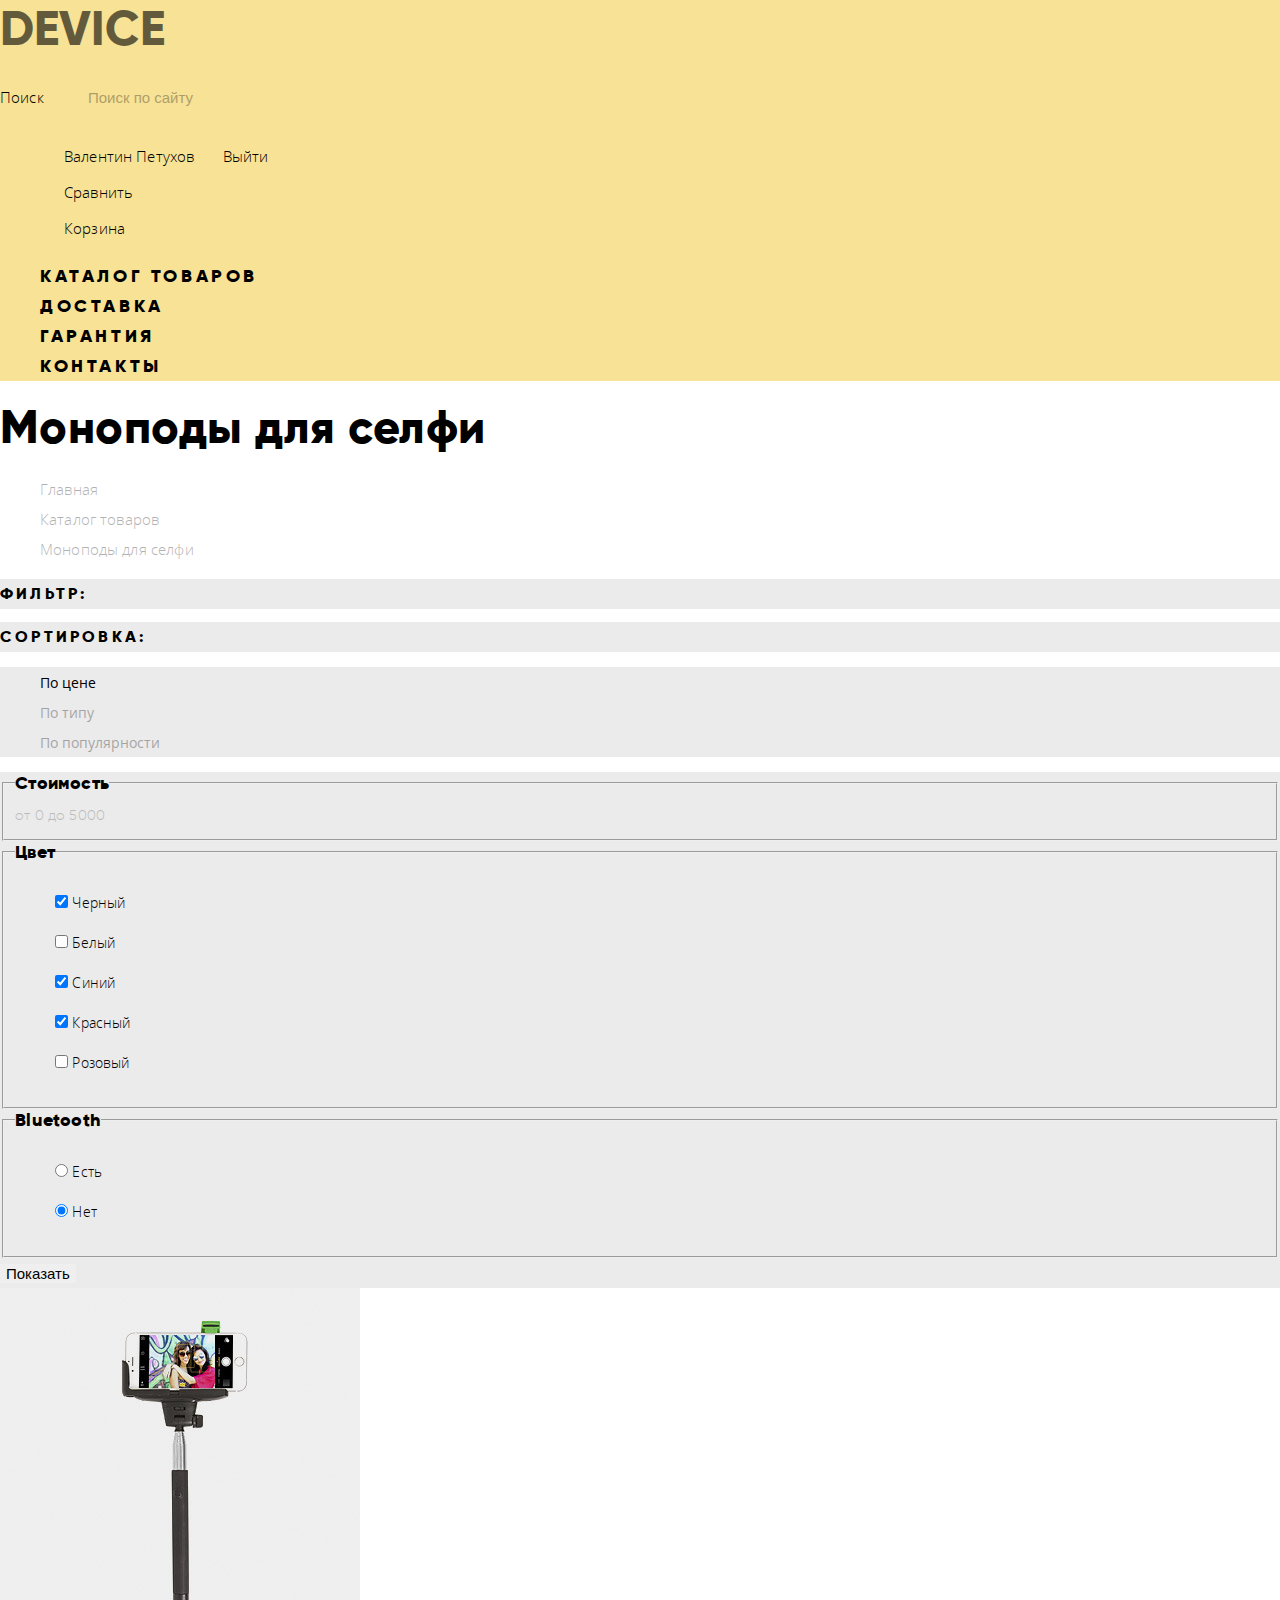
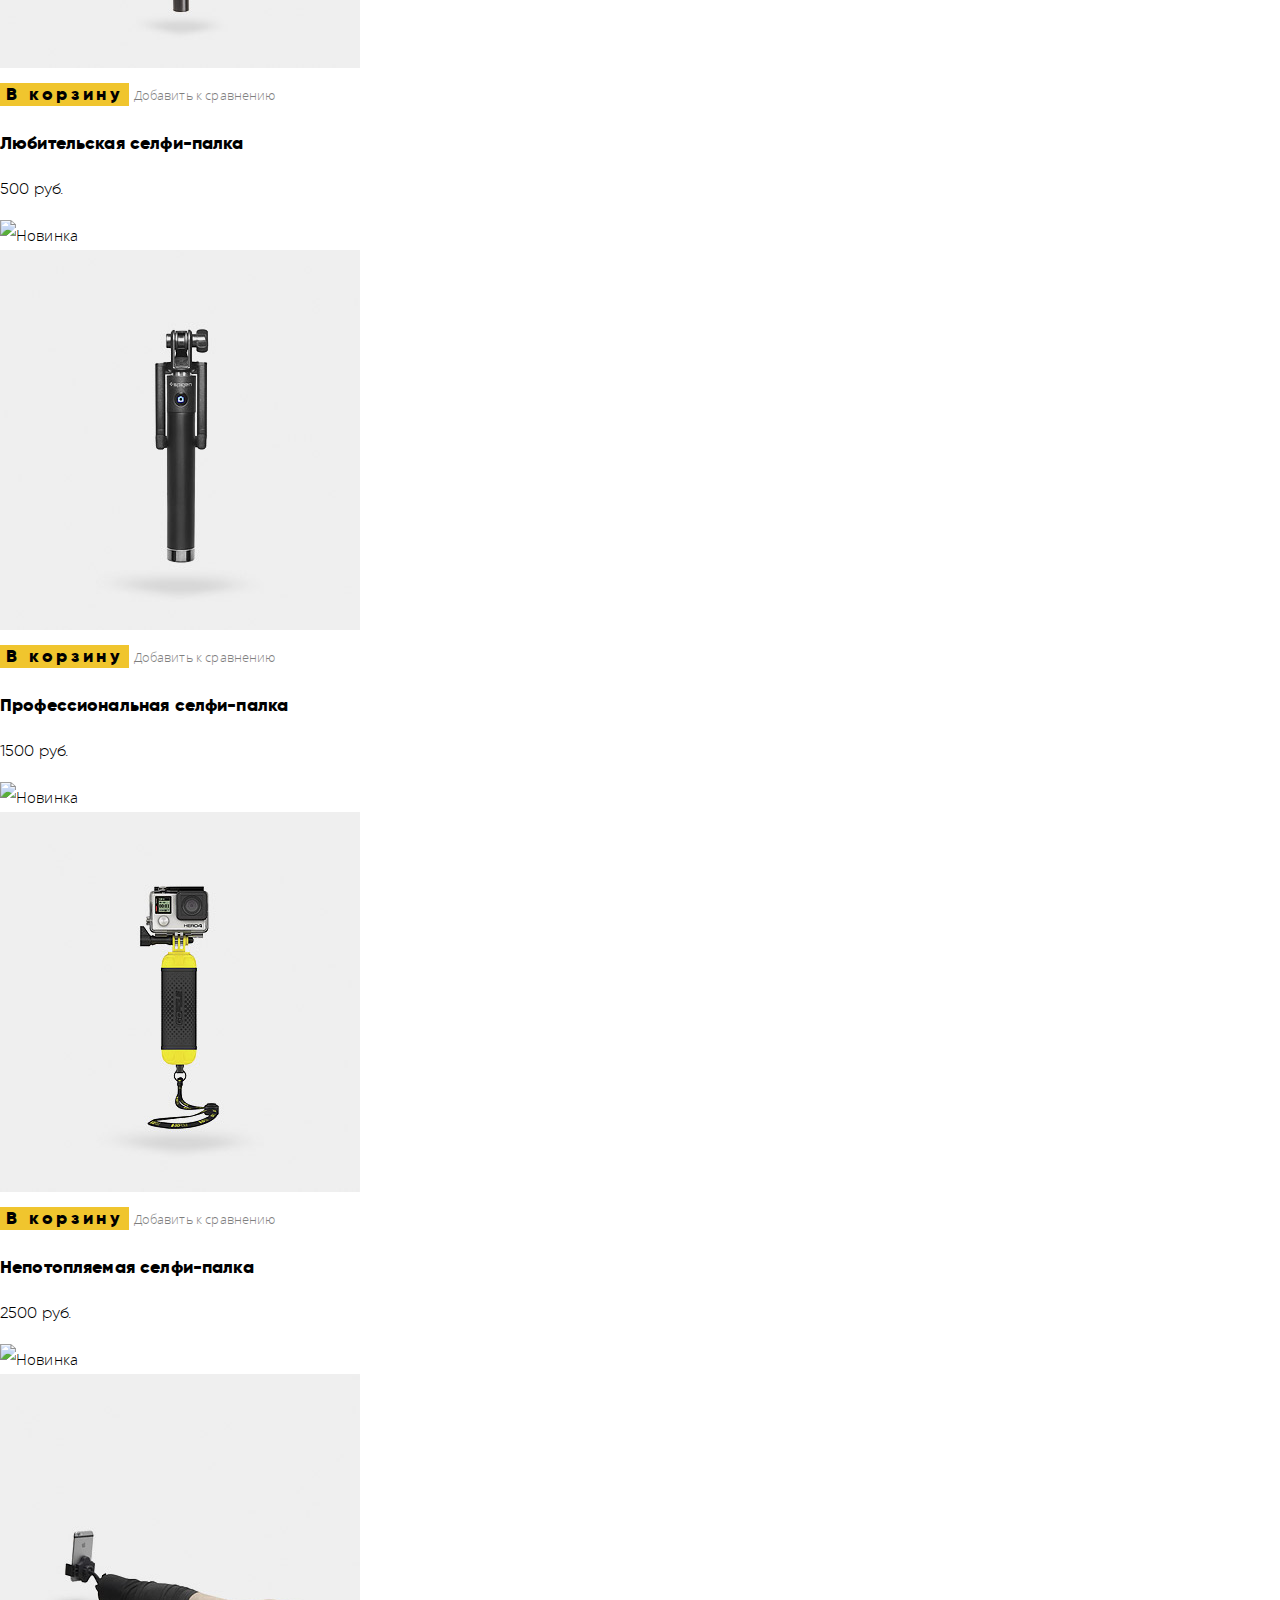
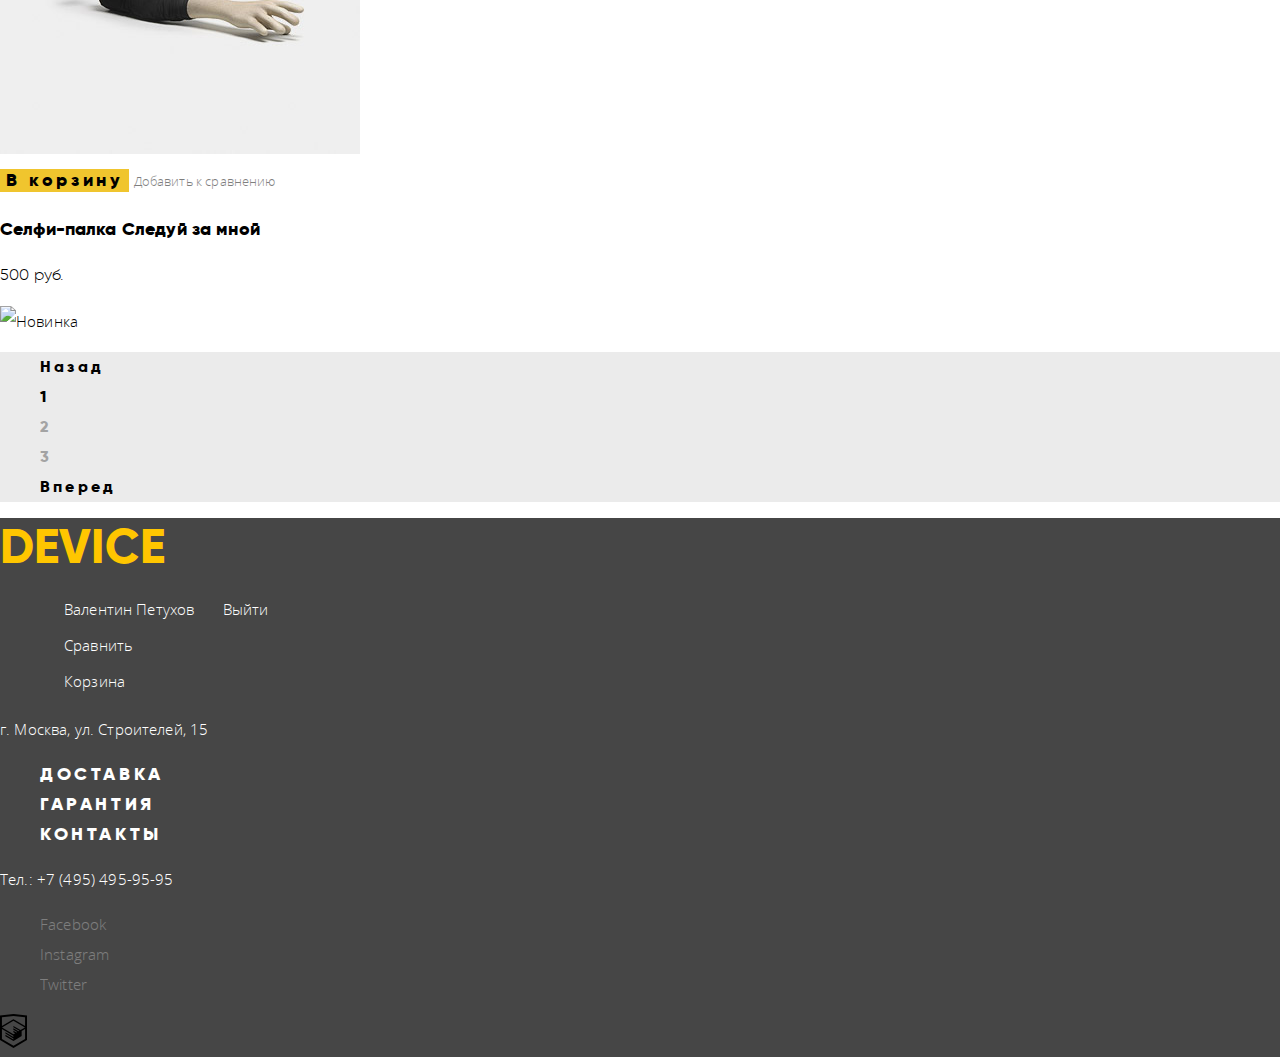
==== catalog.html @ 24349545 "Домашнее задание №5 (Стилизация Часть 5 Заключительная)" ====
<!DOCTYPE html>
<html lang="ru">
<head>
  <meta charset="utf-8">
  <title>Device Catalog</title>
  <link href="css/normalize.css" rel="stylesheet">
  <link href="css/style.css" rel="stylesheet">
</head>
<body>
<header class="main-header">
  <div class="wrapper">
    <a href="#" class="main-header-logo">DEVICE</a>
    <form class="search-form" action="https://echo.htmlacademy.ru" method="post">
      <p class="search-form-item">
        <label class="visually-hidden" for="search-field">Поиск</label>
        <input class="search-form-field" id="search-field" type="search" name="search" placeholder="Поиск по сайту">
        <button class="button" type="submit">Искать</button>
      </p>
    </form>
    <ul class="user-navigation-list">
      <li class="user-navigation-item">
        <a class="user-navigation-link signin" href="profile.html">Валентин Петухов</a>
        <a class="user-navigation-link exit" href="logout.html">Выйти</a>
      </li>
      <li class="user-navigation-item">
        <a class="user-navigation-link compare" href="compare.html">Сравнить</a>
      </li>
      <li class="user-navigation-item">
        <a class="user-navigation-link cart" href="cart.html">Корзина</a>
      </li>
    </ul>
    <nav class="main-navigation">
      <ul class="main-navigation-list">
        <li class="main-navigation-item dropdown">
          <a class="main-navigation-link" href="catalog.html">Каталог товаров</a>
          <ul class="catalog-list">
            <li class="catalog-list-item">
              <a class="catalog-list-link" href="vr.html">Виртуальная реальность</a>
            </li>
            <li class="catalog-list-item">
              <a class="catalog-list-link" href="monopods.html">Моноподы для селфи</a>
            </li>
            <li class="catalog-list-item">
              <a class="catalog-list-link" href="actioncams.html">Экшн-камеры</a>
            </li>
            <li class="catalog-list-item">
              <a class="catalog-list-link" href="bracelets.html">Фитнес-браслеты</a>
            </li>
            <li class="catalog-list-item">
              <a class="catalog-list-link" href="smartwatches.html">Умные часы</a>
            </li>
            <li class="catalog-list-item">
              <a class="catalog-list-link" href="quadrocopters.html">Квадрокоптеры</a>
            </li>
          </ul>
        </li>
        <li class="main-navigation-item">
          <a class="main-navigation-link" href="delivery.html">Доставка</a>
        </li>
        <li class="main-navigation-item">
          <a class="main-navigation-link" href="warranty.html">Гарантия</a>
        </li>
        <li class="main-navigation-item">
          <a class="main-navigation-link" href="contacts.html">Контакты</a>
        </li>
      </ul>
    </nav>
  </div>
</header>

<main class="main-container">
  <section class="catalog-nav-info wrapper">
    <h1 class="catalog-title">Моноподы для селфи</h1>
    <ul class="breadcrumbs">
      <li class="breadcrumbs-item">
        <a class="breadcrumbs-link" href="index.html">Главная</a>
      </li>
      <li class="breadcrumbs-item">
        <a class="breadcrumbs-link" href="catalog.html">Каталог товаров</a>
      </li>
      <li class="breadcrumbs-item breadcrumbs-item-current">
        <a class="breadcrumbs-link">Моноподы для селфи</a>
      </li>
    </ul>
  </section>
  <section class="catalog-header wrapper">
    <h2 class="filter-title">Фильтр:</h2>
      <div class="catalog-sort">
        <h2 class="sort-title">Сортировка:</h2>
        <ul class="sort-type">
          <li class="sort-type-item">
            <a class="sort-type-link filter-current" href="#">По цене</a>
          </li>
          <li class="sort-type-item">
            <a class="sort-type-link" href="#">По типу</a>
          </li>
          <li class="sort-type-item">
            <a class="sort-type-link" href="#">По популярности</a>
          </li>
        </ul>
        <ul class="sort-direction">
          <li class="sort-direction-item">
            <a class="sort-direction-link triangle-up filter-current"></a>
          </li>
          <li class="sort-direction-item">
            <a class="sort-direction-link triangle-down"></a>
          </li>
        </ul>
      </div>
  </section>
  <section class="catalog-main wrapper">
    <div class="catalog-filter">
      <form class="catalog-filter-form" action="https://echo.htmlacademy.ru" method="post">
        <fieldset>
          <legend>Стоимость</legend>
          <div class="coast-range">
            <div class="scale">
              <div class="scale-set"></div>
            </div>
            <div class="coast-range-toggle toggle-min"></div>
            <div class="coast-range-toggle toggle-max"></div>
          </div>
          <div class="coast-range-count">
            <span>от 0</span>
            <span>до 5000</span>
          </div>
        </fieldset>
        <fieldset>
          <legend>Цвет</legend>
          <ul class="filter-list">
            <li class="filter-option">
              <input class="visually-hidden filter-input filter-input-checkbox" type="checkbox" name="black-color" id="filter-black-color" checked>
              <label for="filter-black-color">Черный</label>
            </li>
            <li class="filter-option">
              <input class="visually-hidden filter-input filter-input-checkbox" type="checkbox" name="white-color" id="filter-white-color">
              <label for="filter-white-color">Белый</label>
            </li>
            <li class="filter-option">
              <input class="visually-hidden filter-input filter-input-checkbox" type="checkbox" name="blue-color" id="filter-blue-color" checked>
              <label for="filter-blue-color">Синий</label>
            </li>
            <li class="filter-option">
              <input class="visually-hidden filter-input filter-input-checkbox" type="checkbox" name="red-color" id="filter-red-color" checked>
              <label for="filter-red-color">Красный</label>
            </li>
            <li class="filter-option">
              <input class="visually-hidden filter-input filter-input-checkbox" type="checkbox" name="pink-color" id="filter-pink-color">
              <label for="filter-pink-color">Розовый</label>
            </li>
          </ul>
        </fieldset>
        <fieldset>
          <legend>Bluetooth</legend>
          <ul class="filter-list">
            <li class="filter-option">
              <input class="visually-hidden filter-input filter-input-radio" type="radio" name="bluetooth-avialability" value="yes" id="filter-bluetooth-yes">
              <label for="filter-bluetooth-yes">Есть</label>
            </li>
            <li class="filter-option">
              <input class="visually-hidden filter-input filter-input-radio" type="radio" name="bluetooth-avialability" value="no" id="filter-bluetooth-no" checked>
              <label for="filter-bluetooth-no">Нет</label>
            </li>
          </ul>
        </fieldset>
        <button class="button" type="submit">Показать</button>
      </form>
    </div>
    <div class="catalog-content">
      <div class="catalog-products">
        <article class="product">
          <a class="product-link" href="#">
            <div class="product-image">
              <img src="img/product-1.jpg" width="360" height="380" alt="(Изображение) Любительская селфи-палка">
            </div>
            <div class="product-layout">
              <button class="button">В корзину</button>
              <a class="product-layout-link" href="#">Добавить к сравнению</a>
            </div>
            <div class="product-info">
              <h2 class="product-title">Любительская селфи-палка</h2>
              <p class="product-price">500 руб.</p>
            </div>
            <div class="product-status status-hidden">
              <img src="new.jpg" width="123" height="123" alt="Новинка">
            </div>
          </a>
        </article>

        <article class="product">
          <a class="product-link" href="#">
            <div class="product-image">
              <img src="img/product-2.jpg" width="360" height="380" alt="(Изображение) Профессиональная селфи-палка">
            </div>
            <div class="product-layout">
              <button class="button">В корзину</button>
              <a class="product-layout-link" href="#">Добавить к сравнению</a>
            </div>
            <div class="product-info">
              <h2 class="product-title">Профессиональная селфи-палка</h2>
              <p class="product-price">1500 руб.</p>
            </div>
            <div class="product-status status-hidden">
              <img src="new.jpg" width="123" height="123" alt="Новинка">
            </div>
          </a>
        </article>

        <article class="product">
          <a class="product-link" href="#">
            <div class="product-image">
              <img src="img/product-3.jpg" width="360" height="380" alt="(Изображение) Непотопляемая селфи-палка">
            </div>
            <div class="product-layout">
              <button class="button">В корзину</button>
              <a class="product-layout-link" href="#">Добавить к сравнению</a>
            </div>
            <div class="product-info">
              <h2 class="product-title">Непотопляемая селфи-палка</h2>
              <p class="product-price">2500 руб.</p>
            </div>
            <div class="product-status status-hidden">
              <img src="new.jpg" width="123" height="123" alt="Новинка">
            </div>
          </a>
        </article>

        <article class="product">
          <a class="product-link" href="#">
            <div class="product-image">
              <img src="img/product-4.jpg" width="360" height="380" alt="(Изображение) Селфи-палка Следуй за мной">
            </div>
            <div class="product-layout">
              <button class="button">В корзину</button>
              <a class="product-layout-link" href="#">Добавить к сравнению</a>
            </div>
            <div class="product-info">
              <h2 class="product-title">Селфи-палка Следуй за мной</h2>
              <p class="product-price">500 руб.</p>
            </div>
            <div class="product-status">
              <img src="new.jpg" width="123" height="123" alt="Новинка">
            </div>
          </a>
        </article>
      </div>
      <ul class="pagination-list">
        <li class="pagination-item previous">
          <a class="pagination-link" href="#">Назад</a>
        </li>
        <li class="pagination-item pagination-item-current">
          <a class="pagination-link">1</a>
        </li>
        <li class="pagination-item">
          <a class="pagination-link" href="#">2</a>
        </li>
        <li class="pagination-item">
          <a class="pagination-link" href="#">3</a>
        </li>
        <li class="pagination-item forward">
          <a class="pagination-link" href="#">Вперед</a>
        </li>
      </ul>
    </div>
  </section>
</main>

<footer class="main-footer">
  <div class="footer-top">
    <a href="index.html" class="main-header-logo">DEVICE</a>
    <ul class="user-navigation-list">
      <li class="user-navigation-item">
        <a class="user-navigation-link signin" href="profile.html">Валентин Петухов</a>
        <a class="user-navigation-link exit" href="logout.html">Выйти</a>
      </li>
      <li class="user-navigation-item">
        <a class="user-navigation-link compare" href="compare.html">Сравнить</a>
      </li>
      <li class="user-navigation-item">
        <a class="user-navigation-link cart" href="cart.html">Корзина</a>
      </li>
    </ul>
  </div>
  <div class="footer-middle">
    <p class="address">г. Москва, ул. Строителей, 15</p>
    <nav class="main-navigation">
      <ul class="main-navigation-list">
        <li class="main-navigation-item">
          <a class="main-navigation-link" href="delivery.html">Доставка</a>
        </li>
        <li class="main-navigation-item">
          <a class="main-navigation-link" href="warranty.html">Гарантия</a>
        </li>
        <li class="main-navigation-item">
          <a class="main-navigation-link" href="contacts.html">Контакты</a>
        </li>
      </ul>
    </nav>
    <a class="phone" href="tel:+74954959595">Тел.: +7 (495) 495-95-95</a>
  </div>
  <div class="footer-bottom">
    <ul class="footer-social">
      <li class="footer-social-item">
        <a class="social-link facebook" href="https://ru-ru.facebook.com">Facebook</a>
      </li>
      <li class="footer-social-item">
        <a class="social-link instagram" href="https://www.instagram.com">Instagram</a>
      </li>
      <li class="footer-social-item">
        <a class="social-link twitter" href="https://twitter.com">Twitter</a>
      </li>
    </ul>
    <a href="https://htmlacademy.ru/intensive/htmlcss"><img src="img/logo-html.svg"></a>
  </div>
</footer>
</body>
</html>
---- css/style.css ----
@font-face {
  font-family: "Gilroy ExtraBold";
  src: url("../fonts/gilroyextrabold.woff2") format("woff2"),
       url("../fonts/gilroyextrabold.woff") format("woff");
  font-weight: normal;
  font-style: normal;
}

@font-face {
  font-family: "Gilroy Light";
  src: url("../fonts/gilroylight.woff2") format("woff2"),
  url("../fonts/gilroylight.woff") format("woff");
  font-weight: normal;
  font-style: normal;
}

@font-face {
  font-family: "Open Sans";
  src: url("../fonts/opensans.woff2") format("woff2"),
  url("../fonts/opensans.woff") format("woff");
  font-weight: normal;
  font-style: normal;
}

@font-face {
  font-family: "Open Sans Light";
  src: url("../fonts/opensanslight.woff2") format("woff2"),
  url("../fonts/opensanslight.woff") format("woff");
  font-weight: normal;
  font-style: normal;
}

body {
  margin: 0;
  padding: 0;

  font-family: "Open Sans Light", Arial, sans-serif;
  font-size: 15px;
  line-height: 30px;
  letter-spacing: .01em;
  color: #000000;
}

a {
  text-decoration: none;
  color: #000000;
}

a:hover:not(.phone):not(.slide-info a):not(.sort-type-link):not(.filter-current):not(.pagination-link) {
  opacity: 0.6;
}

a:focus:not(.phone):not(.sort-type-link):not(.pagination-link) {
  opacity: 0.3;
}

input,
button {
  border: none;
}

h1,
.slide-info h3,
.service-item-title,
.info h2,
.contacts h2 {
  font-family: "Gilroy ExtraBold", Arial, sans-serif;
  font-size: 47px;
  letter-spacing: .01em;
}

h3,
.info > a,
.contacts > a {
  font-family: "Gilroy ExtraBold", Arial, sans-serif;
  font-size: 18px;
  letter-spacing: .01em;
}

/*.visually-hidden {*/
  /*display: none;*/
/*}*/

.main-header {
  background-color: #f7e296;
}

.user-navigation-list,
.main-navigation-list,
.catalog-list,
.slider-control,
.info-list,
.category-list,
.service-navigation,
.brands-list,
.breadcrumbs,
.sort-type,
.sort-direction,
.filter-list,
.pagination-list {
  list-style-type: none;
}

.main-header-logo {
  font-family: "Gilroy ExtraBold", Arial, sans-serif;
  font-size: 48px;
  line-height: 58px; /* 48px * 1.2 */
  text-transform: uppercase;
}

.user-navigation-link,
.search-form-field,
.search-form-field + .button,
.catalog-list-link {
  line-height: 36px;
}

.search-form-field {
  width: 352px;
  line-height: 44px;
  padding-left: 40px;
  color: #000000;
  background-color: transparent;
  border: none;
  border-bottom: 2px solid transparent;
  outline: none;
  opacity: 0.3;
}

.search-form-field:hover {
  opacity: 0.6;
}

.search-form-field::placeholder {
  color: #000000;
}

.search-form-field:focus {
  border-color: #000000;
  opacity: 1;
}

.search-form-item .button {
  margin-left: -4px;
  padding: 5px 17px;
  color: #000000;
  background-color: transparent;
  border: 2px solid #000000;
  outline: none;
  visibility: hidden;
}

.search-form-item .button:hover {
  color: #FFFFFF;
  background-color: #000000;
}

.search-form:hover .search-form-item .button:focus {
  color: rgba(255, 255, 255, 0.6);
}

.search-form-field:focus + .button {
  visibility: visible;
}

.search-form:active .search-form-field {
  border-bottom: 2px solid #000000;
  opacity: 1;
}

.search-form:active .search-form-item .button:active {
  visibility: visible;
}

.user-navigation-link {
  padding-left: 24px;
}

.main-navigation-link {
  font-family: "Gilroy ExtraBold", Arial, sans-serif;
  font-size: 18px;
  letter-spacing: .2em;
  /*line-height: 58px; !* 48px * 1.2 *!*/
  text-transform: uppercase;
}

.user-navigation-link:hover,
.main-navigation-link:hover,
.catalog-list-link:hover {
  opacity: 0.6;
}

.user-navigation-link:active,
.main-navigation-link:active,
.catalog-list-link:active {
  opacity: 0.3;
}

.catalog-list {
  display: none;
}

.dropdown:hover > .catalog-list {
  display: block;
}

/* ================ */

.slide-info > a {
  font-family: "Gilroy ExtraBold", Arial, sans-serif;
  font-size: 18px;
  letter-spacing: .2em;
  text-transform: uppercase;
  background-color: #f0c52e;
}

.info-item .info-value {
  font-family: "Gilroy Light", Arial, sans-serif;
  font-size: 36px;
}

.info-item .info-text {
  font-size: 13px;
  line-height: 20px;
}

.slide-info > a:active {
  opacity: 0.3;
}

.category-item-image {
  background-color: #f7e296;
}

.category-item:hover .category-item-image  {
  background-color: #f0c52e;
}

.category-item-link:active img,
.category-item-link:active .category-item-title {
  opacity: 0.3;
}

.services {
  background-color: #e5e5e5;
}

.service-navigation label {
  font-family: "Gilroy ExtraBold", Arial, sans-serif;
  font-size: 18px;
  letter-spacing: .2em;
  color: #000000;
  background-color: #f0c52e;
}

.service-navigation label:active {
  color: #f7e184;
  background-color: #000000;
}

.service-navigation-current label {
  color: #f7e184;
  background-color: #000000;
}

.brands img {
  filter: grayscale(1);
  opacity: 0.2;
}

.brands-item-link:hover img {
  filter: grayscale(0);
  opacity: 1;
}

.deliveries-link {
  font-family: "Gilroy ExtraBold", Arial, sans-serif;
  font-size: 16px;
  line-height: 40px;
  letter-spacing: 0;
}

.slide-info > a,
.info > a,
.contacts > a {
  color: #000000;
  background-color: #f0c52e;
  letter-spacing: .2em;
}

.slide-info > a:active,
.info > a:active,
.contacts > a:active {
  color: #f7e184;
  background-color: #000000;
  opacity: 1;
}

.breadcrumbs-item {
  opacity: 0.3;
}

.breadcrumbs-item:hover {
  opacity: 0.6;
}

.breadcrumbs-item:active {
  opacity: 0.1;
}

.filter-title,
.sort-title {
  font-family: "Gilroy ExtraBold", Arial, sans-serif;
  font-size: 16px;
  letter-spacing: 0.2em;
  text-transform: uppercase;
  background-color: rgba(0, 0, 0, 0.08);
}

.catalog-filter {
  background-color: rgba(0, 0, 0, 0.08);
}

.sort-type {
  background-color: rgba(0, 0, 0, 0.08);
}

.sort-type-link {
  font-family: "Open Sans", Arial, sans-serif;
  font-size: 14px;
  line-height: 18px;
  letter-spacing: 0;
  opacity: 0.3;
}

.sort-type-link:hover:not(.filter-current) {
  opacity: 0.6;
}

.sort-type-link:active:hover,
.filter-current {
  opacity: 1;
}

legend {
  font-family: "Gilroy ExtraBold", Arial, sans-serif;
  font-size: 18px;
  line-height: normal;
  letter-spacing: .01em;
}

.coast-range-count span {
  font-family: "Gilroy Light", Arial, sans-serif;
  font-size: 14px;
  line-height: 22px;
  opacity: 0.2;
}

.filter-option label {
  font-size: 14px;
  line-height: 40px;
}

.filter-option:hover {
  opacity: 0.6;
}

.filter-input:disabled,
.filter-input:disabled + label {
  opacity: 0.25;
}

.product:hover .product-image {
  opacity: 0.7;
}

.product-image {
  cursor: pointer;
}

.product-title {
  font-family: "Gilroy ExtraBold", Arial, sans-serif;
  font-size: 18px;
}

.product-price {
  font-family: "Gilroy Light", Arial, sans-serif;
  font-size: 16px;
}

.product-layout button {
  font-family: "Gilroy ExtraBold", Arial, sans-serif;
  font-size: 18px;
  letter-spacing: .2em;
  color: #000000;
  background-color: #f0c52e;
}

.product-layout button:active {
  color: rgba(0, 0, 0, 0.3);
}

.product-layout-link {
  font-size: 13px;
  line-height: 36px;
  opacity: 0.5;
}

.product-layout-link:hover {
  opacity: 1;
}

.product-layout-link:active {
  opacity: 0.2;
}

.pagination-list {
  font-family: "Gilroy ExtraBold", Arial, sans-serif;
  font-size: 16px;
  letter-spacing: .2em;
  background-color: rgba(0, 0, 0, 0.08);
}

.pagination-link {
  opacity: 0.3;
}

.pagination-link:hover {
  opacity: 0.6;
}

.pagination-link:active,
.pagination-link:focus {
  opacity: 1;
}

.pagination-item-current > .pagination-link,
.pagination-item-current > .pagination-link:hover,
.pagination-item-current > .pagination-link:active {
  opacity: 1;
}

.previous > .pagination-link,
.forward > .pagination-link {
  opacity: 1;
}

.previous:hover,
.forward:hover {
  background-color: rgba(0, 0, 0, 0.08);
}

.previous > .pagination-link:active,
.forward > .pagination-link:active {
  opacity: 0.3;
}


.write-us-form label,
.modal button {
  font-family: "Gilroy ExtraBold", Arial, sans-serif;
  font-size: 18px;
  line-height: 18px;
  letter-spacing: 0;
}

.modal button {
  letter-spacing: .2em;
  color: #000000;
  background-color: #f0c52e;
}

.modal button:active {
  color: #f7e184;
  background-color: #000000;
}

.modal input,
.modal textarea {
  font-family: "Open Sans Light", Arial, sans-serif;
  font-size: 14px;
  line-height: 18px;
  background-color: #e5e5e5;
  opacity: 0.5;
}

.modal input:hover,
.modal textarea:hover {
  opacity: 0.8;
}

.modal input:focus,
.modal textarea:focus {
  border: 2px solid rgba(240, 197, 46, 0.5);
  background-color: #FFFFFF;
  opacity: 1;
  outline: none;
}

.modal input:invalid,
.modal textarea:invalid {
  background-color: #edb5b5;
  border: none;
}

.modal input:invalid:hover,
.modal input:invalid:focus,
.modal textarea:invalid:hover,
.modal textarea:invalid:focus {
  opacity: 0.5;
}
/* ================ */

.main-footer {
  background-color: #464646;
}

.main-footer a,
.main-footer p {
  color: #FFFFFF;
}

.main-footer .main-header-logo {
  color: #ffc600
}

.footer-social {
  list-style-type: none;
}

.footer-social .social-link {
  opacity: 0.3;
}

.footer-social .social-link:hover {
 opacity: 1;
}

.footer-social .social-link:active {
  opacity: 0.1;
}

.footer-bottom > a:hover {
  opacity: 0.6;
}

.footer-bottom > a:active {
  opacity: 0.3;
}
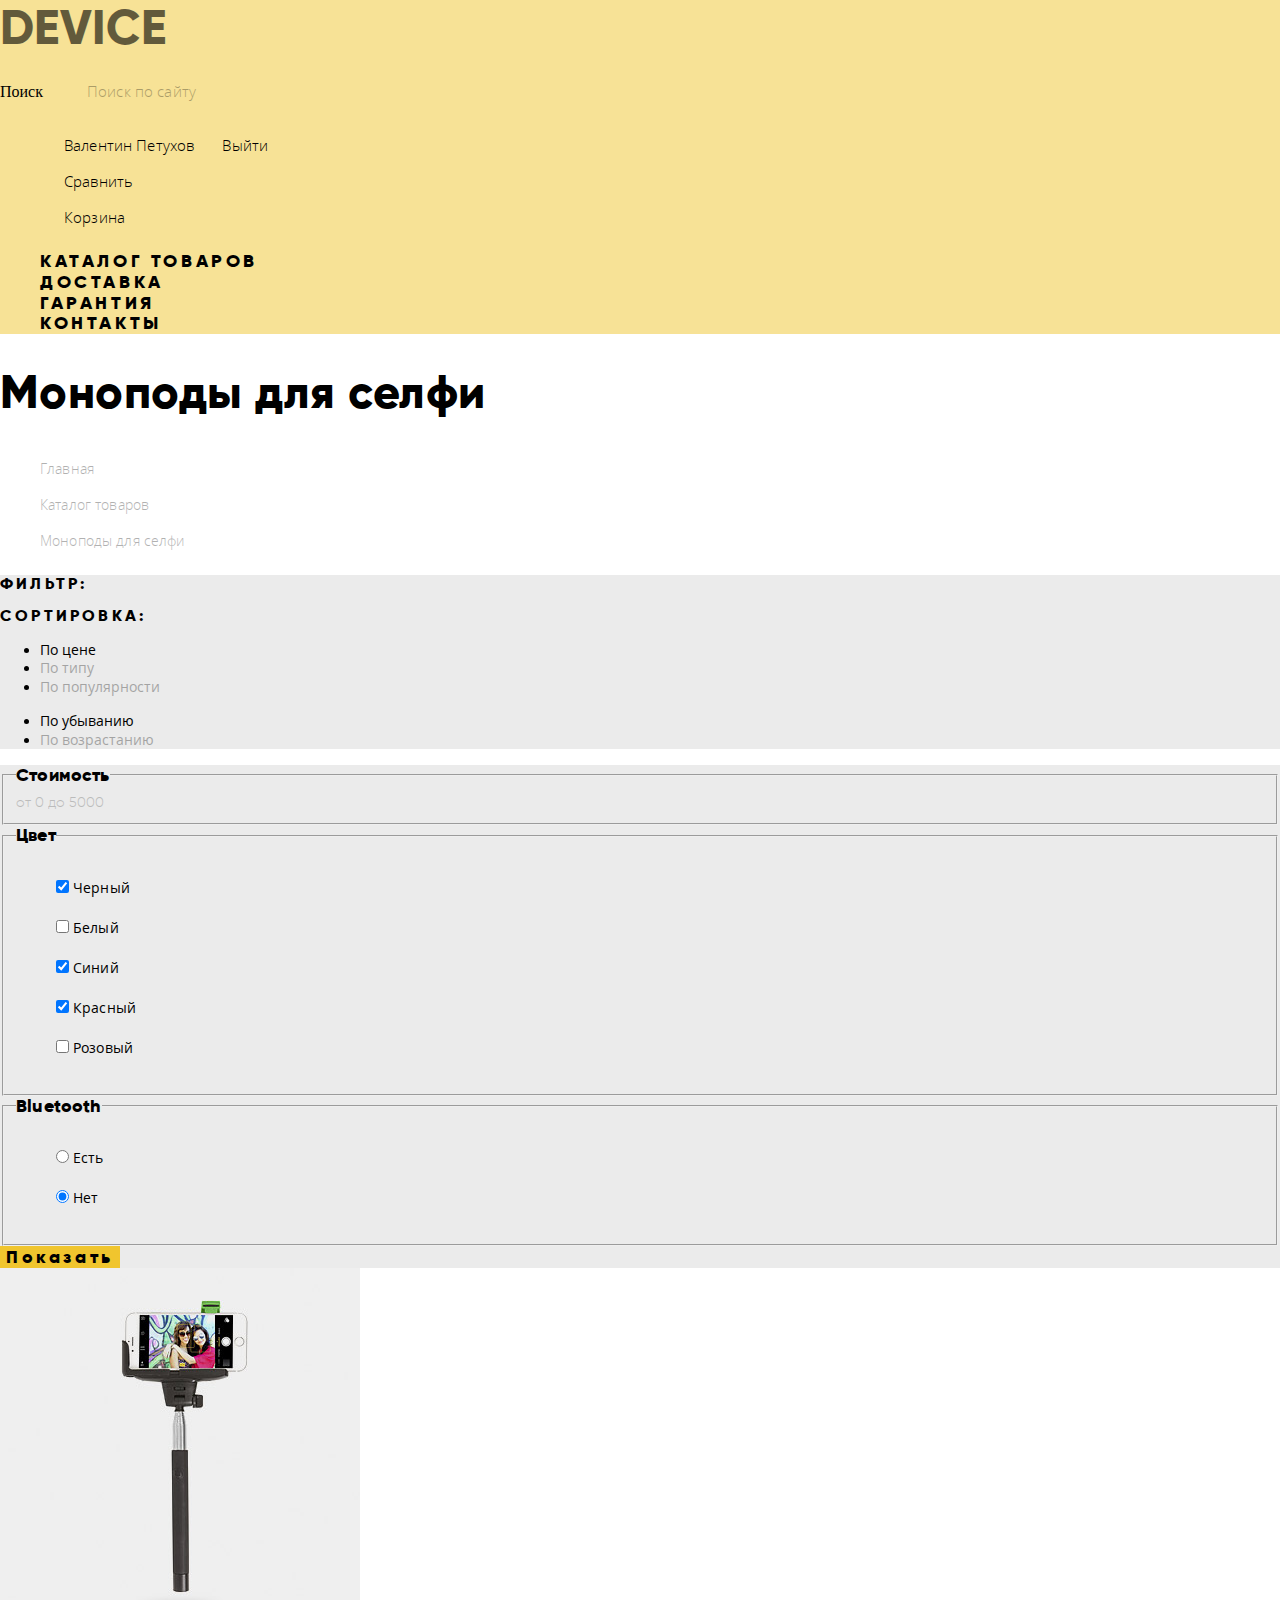
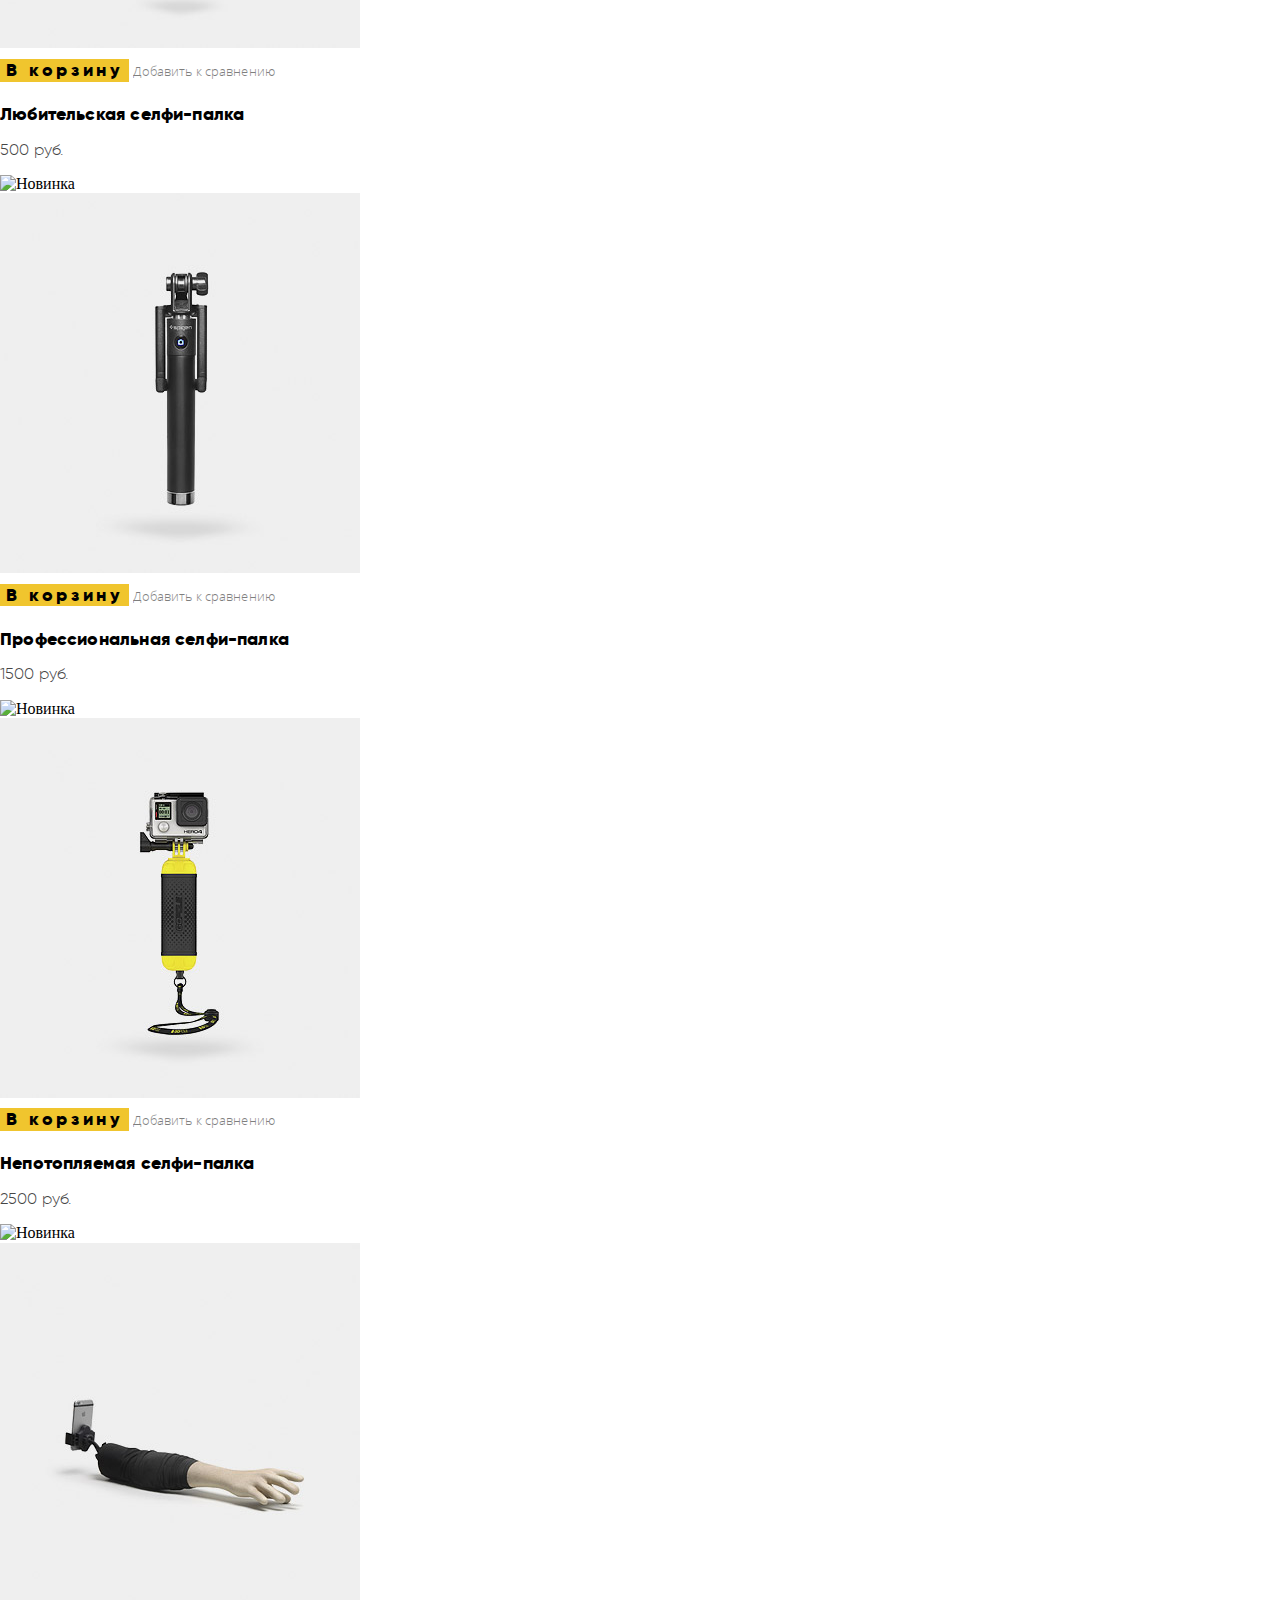
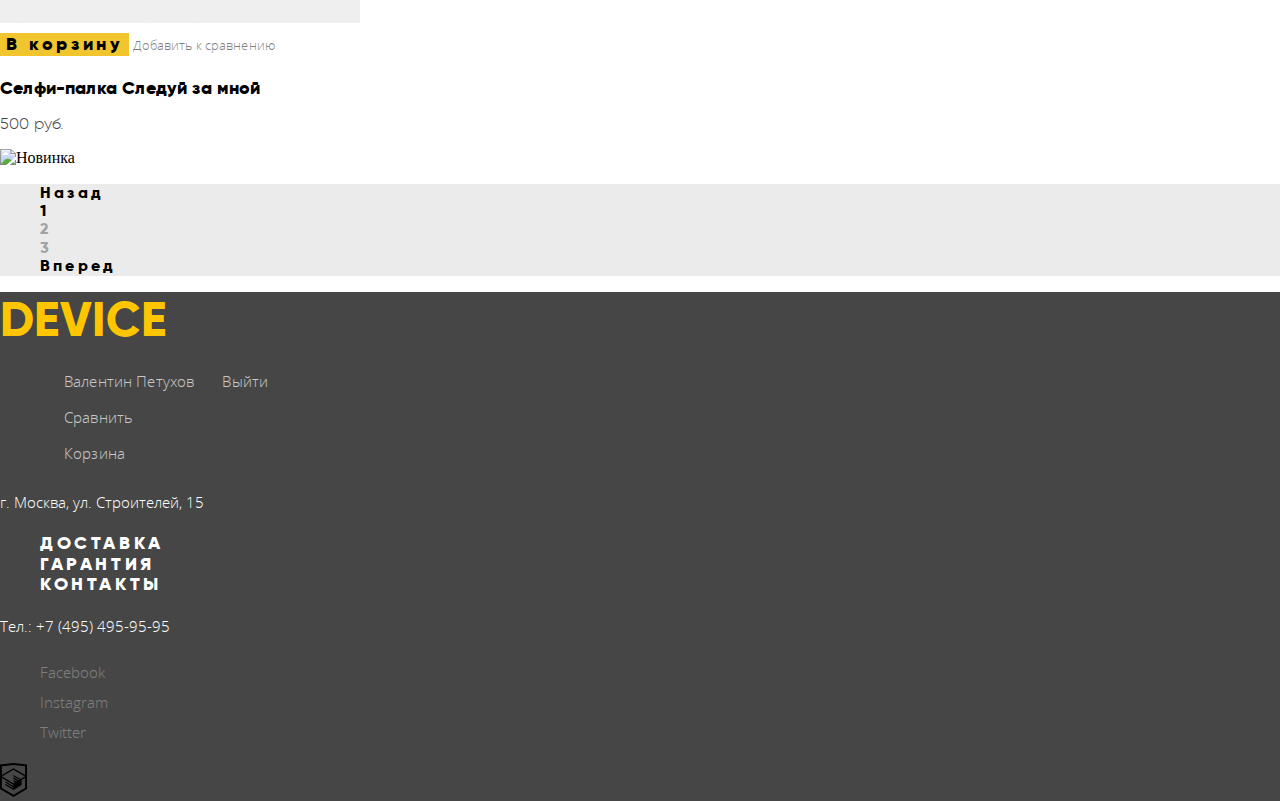
==== commit 6c36ba44: "Домашнее задание №5 (Стилизация Часть 5 Исправление ошибок)" ====
--- a/catalog.html
+++ b/catalog.html
@@ -100,10 +100,10 @@
         </ul>
         <ul class="sort-direction">
           <li class="sort-direction-item">
-            <a class="sort-direction-link triangle-up filter-current"></a>
+            <a class="sort-direction-link triangle-up filter-current">По убыванию</a> <!-- Текст временно пока нет иконок -->
           </li>
           <li class="sort-direction-item">
-            <a class="sort-direction-link triangle-down"></a>
+            <a class="sort-direction-link triangle-down">По возрастанию</a> <!-- Текст временно пока нет иконок -->
           </li>
         </ul>
       </div>
--- a/css/style.css
+++ b/css/style.css
@@ -33,117 +33,87 @@
 body {
   margin: 0;
   padding: 0;
-
-  font-family: "Open Sans Light", Arial, sans-serif;
-  font-size: 15px;
-  line-height: 30px;
-  letter-spacing: .01em;
-  color: #000000;
-}
-
-a {
-  text-decoration: none;
-  color: #000000;
-}
-
-a:hover:not(.phone):not(.slide-info a):not(.sort-type-link):not(.filter-current):not(.pagination-link) {
-  opacity: 0.6;
-}
-
-a:focus:not(.phone):not(.sort-type-link):not(.pagination-link) {
-  opacity: 0.3;
-}
-
-input,
-button {
-  border: none;
-}
-
-h1,
-.slide-info h3,
-.service-item-title,
-.info h2,
-.contacts h2 {
-  font-family: "Gilroy ExtraBold", Arial, sans-serif;
-  font-size: 47px;
-  letter-spacing: .01em;
-}
-
-h3,
-.info > a,
-.contacts > a {
-  font-family: "Gilroy ExtraBold", Arial, sans-serif;
-  font-size: 18px;
-  letter-spacing: .01em;
-}
-
-/*.visually-hidden {*/
-  /*display: none;*/
-/*}*/
+}
 
 .main-header {
   background-color: #f7e296;
 }
 
-.user-navigation-list,
-.main-navigation-list,
-.catalog-list,
-.slider-control,
-.info-list,
-.category-list,
-.service-navigation,
-.brands-list,
-.breadcrumbs,
-.sort-type,
-.sort-direction,
-.filter-list,
-.pagination-list {
-  list-style-type: none;
-}
-
 .main-header-logo {
   font-family: "Gilroy ExtraBold", Arial, sans-serif;
   font-size: 48px;
-  line-height: 58px; /* 48px * 1.2 */
+  letter-spacing: 0.01em;
+  color: #000000;
+  text-decoration: none;
   text-transform: uppercase;
-}
-
-.user-navigation-link,
-.search-form-field,
-.search-form-field + .button,
-.catalog-list-link {
+  outline: none;
+}
+
+.main-header-logo:hover {
+  opacity: 0.6;
+}
+
+.main-header-logo:active {
+  opacity: 0.3;
+}
+
+.search-form:active .search-form-field {
+  border-bottom: 2px solid #000000;
+  opacity: 1;
+}
+
+.search-form:active .search-form-item .button:active {
+  visibility: visible;
+}
+
+.search-form-field {
+  font-family: "Open Sans Light", Arial, sans-serif;
+  font-size: 15px;
   line-height: 36px;
-}
-
-.search-form-field {
-  width: 352px;
-  line-height: 44px;
+  letter-spacing: 0.01em;
+  color: #000000;
+
+  margin: 0;
+  padding: 0;
   padding-left: 40px;
-  color: #000000;
   background-color: transparent;
   border: none;
+  border-top: 2px solid transparent;
   border-bottom: 2px solid transparent;
   outline: none;
   opacity: 0.3;
 }
 
+.search-form-field::placeholder {
+  font-family: "Open Sans Light", Arial, sans-serif;
+  font-size: 15px;
+  line-height: 36px;
+  letter-spacing: 0.01em;
+  color: #000000;
+}
+
 .search-form-field:hover {
   opacity: 0.6;
 }
 
-.search-form-field::placeholder {
-  color: #000000;
-}
-
 .search-form-field:focus {
-  border-color: #000000;
-  opacity: 1;
+  border-bottom-color: #000000;
+  opacity: 1;
+}
+
+.search-form-field:focus + .button {
+  visibility: visible;
 }
 
 .search-form-item .button {
+  font-family: "Open Sans Light", Arial, sans-serif;
+  font-size: 15px;
+  line-height: 36px;
+  letter-spacing: 0.01em;
+  color: #000000;
+
   margin-left: -4px;
-  padding: 5px 17px;
-  color: #000000;
+  padding: 0 21px;
   background-color: transparent;
   border: 2px solid #000000;
   outline: none;
@@ -155,88 +125,156 @@
   background-color: #000000;
 }
 
-.search-form:hover .search-form-item .button:focus {
+.search-form:hover .search-form-item .button:active {
   color: rgba(255, 255, 255, 0.6);
 }
 
-.search-form-field:focus + .button {
-  visibility: visible;
-}
-
-.search-form:active .search-form-field {
-  border-bottom: 2px solid #000000;
-  opacity: 1;
-}
-
-.search-form:active .search-form-item .button:active {
-  visibility: visible;
+.user-navigation-list {
+  list-style-type: none;
 }
 
 .user-navigation-link {
-  padding-left: 24px;
+  font-family: "Open Sans Light", Arial, sans-serif;
+  font-size: 15px;
+  line-height: 36px;
+  letter-spacing: 0.01em;
+  color: #000000;
+  text-decoration: none;
+
+  padding-left: 24px; /* Проверить нахрена */
+}
+
+.user-navigation-link:hover {
+  opacity: 0.6;
+}
+
+.user-navigation-link:active {
+  opacity: 0.3;
+}
+
+.main-navigation-list {
+  list-style-type: none;
 }
 
 .main-navigation-link {
   font-family: "Gilroy ExtraBold", Arial, sans-serif;
   font-size: 18px;
-  letter-spacing: .2em;
-  /*line-height: 58px; !* 48px * 1.2 *!*/
+  letter-spacing: 0.2em;
+  color: #000000;
   text-transform: uppercase;
-}
-
-.user-navigation-link:hover,
-.main-navigation-link:hover,
-.catalog-list-link:hover {
-  opacity: 0.6;
-}
-
-.user-navigation-link:active,
-.main-navigation-link:active,
-.catalog-list-link:active {
-  opacity: 0.3;
+  text-decoration: none;
+}
+
+.main-navigation-link:hover {
+  opacity: 0.6;
+}
+
+.main-navigation-link:active {
+  opacity: 0.3;
+}
+
+.dropdown:hover .catalog-list {
+  display: block;
 }
 
 .catalog-list {
   display: none;
-}
-
-.dropdown:hover > .catalog-list {
-  display: block;
-}
-
-/* ================ */
-
-.slide-info > a {
-  font-family: "Gilroy ExtraBold", Arial, sans-serif;
-  font-size: 18px;
-  letter-spacing: .2em;
+  list-style-type: none;
+}
+
+.catalog-list-link {
+  font-family: "Open Sans Light", Arial, sans-serif;
+  font-size: 15px;
+  line-height: 36px;
+  letter-spacing: 0.01em;
+  color: #000000;
+  text-decoration: none;
+}
+
+.catalog-list-link:hover {
+  opacity: 0.6;
+}
+
+.catalog-list-link:active {
+  opacity: 0.3;
+}
+
+/* Styles for Main block */
+
+.slider-control {
+  list-style-type: none;
+}
+
+.slide-title {
+  font-family: "Gilroy ExtraBold", Arial, sans-serif;
+  font-size: 47px;
+  letter-spacing: 0.01em;
+}
+
+.slide-description {
+  font-family: "Open Sans Light", Arial, sans-serif;
+  font-size: 15px;
+  line-height: 30px;
+  letter-spacing: 0.01em;
+  color: #464646;
+}
+
+.slide-link {
+  font-family: "Gilroy ExtraBold", Arial, sans-serif;
+  font-size: 18px;
+  letter-spacing: 0.2em;
+  color: #000000;
+  text-decoration: none;
   text-transform: uppercase;
-  background-color: #f0c52e;
-}
-
-.info-item .info-value {
+}
+
+.slide-link:active {
+  color: rgba(0, 0, 0, 0.3);
+}
+
+.info-list {
+  list-style-type: none;
+}
+
+.info-value {
   font-family: "Gilroy Light", Arial, sans-serif;
   font-size: 36px;
-}
-
-.info-item .info-text {
+  letter-spacing: 0.01em;
+  color: #000000;
+}
+
+.info-text {
+  font-family: "Open Sans Light", Arial, sans-serif;
   font-size: 13px;
   line-height: 20px;
-}
-
-.slide-info > a:active {
-  opacity: 0.3;
+  letter-spacing: 0.01em;
+  color: #464646;
+}
+
+.category-list {
+  list-style-type: none;
+}
+
+.category-item-link {
+  text-decoration: none;
+  color: #000000;
 }
 
 .category-item-image {
-  background-color: #f7e296;
+  background-color: rgba(240, 197, 46, 0.5);
+}
+
+.category-item-title {
+  font-family: "Gilroy ExtraBold", Arial, sans-serif;
+  font-size: 18px;
+  letter-spacing: 0.01em;
 }
 
 .category-item:hover .category-item-image  {
-  background-color: #f0c52e;
-}
-
-.category-item-link:active img,
+  background-color: rgba(240, 197, 46, 1);
+}
+
+.category-item-link:active .category-item-image img,
 .category-item-link:active .category-item-title {
   opacity: 0.3;
 }
@@ -245,25 +283,50 @@
   background-color: #e5e5e5;
 }
 
+.service-navigation {
+  list-style-type: none;
+}
+
 .service-navigation label {
   font-family: "Gilroy ExtraBold", Arial, sans-serif;
   font-size: 18px;
-  letter-spacing: .2em;
-  color: #000000;
+  letter-spacing: 0.2em;
+  color: #000000;
+
   background-color: #f0c52e;
 }
 
 .service-navigation label:active {
   color: #f7e184;
+
   background-color: #000000;
 }
 
 .service-navigation-current label {
   color: #f7e184;
+
   background-color: #000000;
 }
 
-.brands img {
+.service-item-title {
+  font-family: "Gilroy ExtraBold", Arial, sans-serif;
+  font-size: 47px;
+  letter-spacing: 0.01em;
+}
+
+.service-item-text {
+  font-family: "Open Sans Light", Arial, sans-serif;
+  font-size: 15px;
+  line-height: 30px;
+  letter-spacing: 0.01em;
+  color: #464646;
+}
+
+.brands-list {
+  list-style-type: none;
+}
+
+.brands-item-link img {
   filter: grayscale(1);
   opacity: 0.2;
 }
@@ -273,79 +336,169 @@
   opacity: 1;
 }
 
+.info-title {
+  font-family: "Gilroy ExtraBold", Arial, sans-serif;
+  font-size: 47px;
+  letter-spacing: 0.01em;
+}
+
+.info-text {
+  font-family: "Open Sans Light", Arial, sans-serif;
+  font-size: 15px;
+  line-height: 30px;
+  color: #464646;
+}
+
 .deliveries-link {
   font-family: "Gilroy ExtraBold", Arial, sans-serif;
   font-size: 16px;
   line-height: 40px;
-  letter-spacing: 0;
-}
-
-.slide-info > a,
-.info > a,
-.contacts > a {
-  color: #000000;
+  color: #000000;
+  text-decoration: none;
+}
+
+.info-link {
+  font-family: "Gilroy ExtraBold", Arial, sans-serif;
+  font-size: 18px;
+  letter-spacing: 0.2em;
+  color: #000000;
+  text-decoration: none;
+
   background-color: #f0c52e;
-  letter-spacing: .2em;
-}
-
-.slide-info > a:active,
-.info > a:active,
-.contacts > a:active {
+}
+
+.info-link:active {
   color: #f7e184;
+
   background-color: #000000;
-  opacity: 1;
-}
-
-.breadcrumbs-item {
-  opacity: 0.3;
-}
-
-.breadcrumbs-item:hover {
-  opacity: 0.6;
-}
-
-.breadcrumbs-item:active {
+}
+
+.contacts-title {
+  font-family: "Gilroy ExtraBold", Arial, sans-serif;
+  font-size: 47px;
+  letter-spacing: 0.01em;
+}
+
+.contacts-text {
+  font-family: "Open Sans Light", Arial, sans-serif;
+  font-size: 15px;
+  line-height: 30px;
+  color: #464646;
+}
+
+.contacts-link {
+  font-family: "Gilroy ExtraBold", Arial, sans-serif;
+  font-size: 18px;
+  letter-spacing: 0.2em;
+  color: #000000;
+  text-decoration: none;
+
+  background-color: #f0c52e;
+}
+
+.contacts-link:active {
+  color: #f7e184;
+
+  background-color: #000000;
+}
+
+/* Страница каталога */
+
+.catalog-title {
+  font-family: "Gilroy ExtraBold", Arial, sans-serif;
+  font-size: 47px;
+  letter-spacing: 0.01em;
+}
+
+.breadcrumbs {
+  list-style-type: none;
+}
+
+.breadcrumbs-link {
+  font-family: "Open Sans Light", Arial, sans-serif;
+  font-size: 14px;
+  line-height: 36px;
+  letter-spacing: 0.01em;
+  color: #000000;
+  text-decoration: none;
+  opacity: 0.3;
+}
+
+.breadcrumbs-link:hover {
+  opacity: 0.6;
+}
+
+.breadcrumbs-link:active {
   opacity: 0.1;
 }
 
-.filter-title,
+.catalog-header {
+  background-color: rgba(0, 0, 0, 0.08);
+}
+
+.filter-title {
+  font-family: "Gilroy ExtraBold", Arial, sans-serif;
+  font-size: 16px;
+  letter-spacing: 0.2em;
+  text-transform: uppercase;
+}
+
 .sort-title {
   font-family: "Gilroy ExtraBold", Arial, sans-serif;
   font-size: 16px;
   letter-spacing: 0.2em;
   text-transform: uppercase;
-  background-color: rgba(0, 0, 0, 0.08);
-}
-
-.catalog-filter {
-  background-color: rgba(0, 0, 0, 0.08);
-}
-
-.sort-type {
-  background-color: rgba(0, 0, 0, 0.08);
 }
 
 .sort-type-link {
   font-family: "Open Sans", Arial, sans-serif;
   font-size: 14px;
   line-height: 18px;
-  letter-spacing: 0;
-  opacity: 0.3;
-}
-
-.sort-type-link:hover:not(.filter-current) {
-  opacity: 0.6;
-}
-
-.sort-type-link:active:hover,
-.filter-current {
-  opacity: 1;
+  color: #000000;
+  text-decoration: none;
+  opacity: 0.3;
+}
+
+.sort-type-link:hover {
+  opacity: 0.6;
+}
+
+.sort-type-link:active {
+  opacity: 1;
+}
+
+.sort-type-link.filter-current {
+  opacity: 1;
+}
+
+.sort-direction-link {
+  font-family: "Open Sans", Arial, sans-serif; /* Временно, пока без иконок */
+  font-size: 14px; /* Временно, пока без иконок */
+  line-height: 18px; /* Временно, пока без иконок */
+  color: #000000; /* Временно, пока без иконок */
+  text-decoration: none; /* Временно, пока без иконок */
+  opacity: 0.3;
+}
+
+.sort-direction-link:hover {
+  opacity: 0.6;
+}
+
+.sort-direction-link:active {
+  opacity: 1;
+}
+
+.sort-direction-link.filter-current {
+  opacity: 1;
+}
+
+.catalog-filter {
+  background-color: rgba(0, 0, 0, 0.08);
 }
 
 legend {
   font-family: "Gilroy ExtraBold", Arial, sans-serif;
   font-size: 18px;
-  line-height: normal;
   letter-spacing: .01em;
 }
 
@@ -356,72 +509,116 @@
   opacity: 0.2;
 }
 
-.filter-option label {
+.filter-list {
+  list-style-type: none;
+}
+
+.filter-input:disabled {
+  opacity: 0.25;
+}
+
+.filter-input:disabled + label {
+  color: #a6a6a6;
+}
+
+.filter-input:not(:disabled):hover,
+.filter-input:not(:disabled):hover + label {
+  opacity: 0.6;
+}
+
+.filter-input:not(:disabled):active,
+.filter-input:not(:disabled):active + label {
+  opacity: 1;
+}
+
+.filter-input + label {
+  font-family: "Open Sans", Arial, sans-serif;
   font-size: 14px;
   line-height: 40px;
-}
-
-.filter-option:hover {
-  opacity: 0.6;
-}
-
-.filter-input:disabled,
-.filter-input:disabled + label {
-  opacity: 0.25;
+  letter-spacing: 0.01em;
+}
+
+.catalog-filter-form button {
+  font-family: "Gilroy ExtraBold", Arial, sans-serif;
+  font-size: 18px;
+  letter-spacing: 0.2em;
+
+  background-color: #f0c52e;
+  border: none;
+}
+
+.catalog-filter-form button:active {
+  color: #f7e184;
+
+  background-color: #000000;
+  outline: none;
 }
 
 .product:hover .product-image {
   opacity: 0.7;
 }
 
-.product-image {
-  cursor: pointer;
+.product-link {
+  color: #000000;
+  text-decoration: none;
+}
+
+.product-layout button {
+  font-family: "Gilroy ExtraBold", Arial, sans-serif;
+  font-size: 18px;
+  letter-spacing: 0.2em;
+
+  background-color: #f0c52e;
+  border: none;
+  outline: none;
+}
+
+.product-layout button:active {
+  color: rgba(0, 0, 0, 0.3);
+}
+
+.product-layout-link {
+  font-family: "Open Sans Light", Arial, sans-serif;
+  font-size: 13px;
+  line-height: 36px;
+  letter-spacing: 0.01em;
+  color: #000000;
+  text-decoration: none;
+  opacity: 0.5;
+}
+
+.product-layout-link:hover {
+  opacity: 1;
+}
+
+.product-layout-link:active {
+  opacity: 0.2;
 }
 
 .product-title {
   font-family: "Gilroy ExtraBold", Arial, sans-serif;
   font-size: 18px;
+  letter-spacing: 0.01em;
 }
 
 .product-price {
   font-family: "Gilroy Light", Arial, sans-serif;
   font-size: 16px;
-}
-
-.product-layout button {
-  font-family: "Gilroy ExtraBold", Arial, sans-serif;
-  font-size: 18px;
-  letter-spacing: .2em;
-  color: #000000;
-  background-color: #f0c52e;
-}
-
-.product-layout button:active {
-  color: rgba(0, 0, 0, 0.3);
-}
-
-.product-layout-link {
-  font-size: 13px;
-  line-height: 36px;
-  opacity: 0.5;
-}
-
-.product-layout-link:hover {
-  opacity: 1;
-}
-
-.product-layout-link:active {
-  opacity: 0.2;
+  letter-spacing: 0.01em;
+  color: #464646;
 }
 
 .pagination-list {
+  list-style-type: none;
+  background-color: rgba(0, 0, 0, 0.08);
+}
+
+.pagination-link {
   font-family: "Gilroy ExtraBold", Arial, sans-serif;
   font-size: 16px;
-  letter-spacing: .2em;
-  background-color: rgba(0, 0, 0, 0.08);
-}
-
-.pagination-link {
+  letter-spacing: 0.2em;
+  color: #000000;
+  text-decoration: none;
   opacity: 0.3;
 }
 
@@ -434,14 +631,14 @@
   opacity: 1;
 }
 
-.pagination-item-current > .pagination-link,
-.pagination-item-current > .pagination-link:hover,
-.pagination-item-current > .pagination-link:active {
-  opacity: 1;
-}
-
-.previous > .pagination-link,
-.forward > .pagination-link {
+.pagination-item-current .pagination-link
+/*.pagination-item-current .pagination-link:hover,*/
+/*.pagination-item-current .pagination-link:active {*/ {
+  opacity: 1;
+}
+
+.previous .pagination-link,
+.forward .pagination-link {
   opacity: 1;
 }
 
@@ -450,24 +647,79 @@
   background-color: rgba(0, 0, 0, 0.08);
 }
 
-.previous > .pagination-link:active,
-.forward > .pagination-link:active {
-  opacity: 0.3;
-}
-
-
-.write-us-form label,
+.previous .pagination-link:active,
+.forward .pagination-link:active {
+  opacity: 0.3;
+}
+
+.write-us-form label {
+  font-family: "Gilroy ExtraBold", Arial, sans-serif;
+  font-size: 18px;
+  line-height: 18px;
+}
+
+.write-us-form input,
+.write-us-form textarea {
+  font-family: "Open Sans", Arial, sans-serif;
+  font-size: 14px;
+  line-height: 18px;
+  color: #464646;
+
+  background-color: #e5e5e5;
+  border: 2px solid transparent;
+  opacity: 0.5;
+  outline: none;
+}
+
+.write-us-form input::placeholder,
+.write-us-form textarea::placeholder {
+  opacity: 0.4;
+}
+
+.write-us-form input:hover,
+.write-us-form textarea:hover {
+  opacity: 0.8;
+}
+
+.write-us-form input:hover::placeholder,
+.write-us-form textarea:hover::placeholder {
+  opacity: 0.4;
+}
+
+.write-us-form input:focus,
+.write-us-form textarea:focus {
+  border-color: rgba(240, 197, 46, 0.5);
+  background-color: #FFFFFF;
+  opacity: 1;
+  outline: none;
+}
+
+.write-us-form input:focus::placeholder,
+.write-us-form textarea:focus::placeholder {
+  opacity: 1;
+}
+
+.write-us-form input:invalid,
+.write-us-form textarea:invalid {
+  background-color: rgba(237, 181, 181, 0.5);
+  border-color: transparent;
+}
+
+.write-us-form input:invalid:hover,
+.write-us-form input:invalid:focus,
+.write-us-form textarea:invalid:hover,
+.write-us-form textarea:invalid:focus {
+  opacity: 0.5;
+}
+
 .modal button {
   font-family: "Gilroy ExtraBold", Arial, sans-serif;
   font-size: 18px;
-  line-height: 18px;
-  letter-spacing: 0;
-}
-
-.modal button {
-  letter-spacing: .2em;
-  color: #000000;
+  letter-spacing: 0.2em;
+
   background-color: #f0c52e;
+  border: none;
+  outline: none;
 }
 
 .modal button:active {
@@ -475,75 +727,65 @@
   background-color: #000000;
 }
 
-.modal input,
-.modal textarea {
-  font-family: "Open Sans Light", Arial, sans-serif;
-  font-size: 14px;
-  line-height: 18px;
-  background-color: #e5e5e5;
-  opacity: 0.5;
-}
-
-.modal input:hover,
-.modal textarea:hover {
-  opacity: 0.8;
-}
-
-.modal input:focus,
-.modal textarea:focus {
-  border: 2px solid rgba(240, 197, 46, 0.5);
-  background-color: #FFFFFF;
-  opacity: 1;
-  outline: none;
-}
-
-.modal input:invalid,
-.modal textarea:invalid {
-  background-color: #edb5b5;
-  border: none;
-}
-
-.modal input:invalid:hover,
-.modal input:invalid:focus,
-.modal textarea:invalid:hover,
-.modal textarea:invalid:focus {
-  opacity: 0.5;
-}
-/* ================ */
+/* Styles for Footer block */
 
 .main-footer {
   background-color: #464646;
 }
 
-.main-footer a,
-.main-footer p {
+.main-footer .main-header-logo {
+  color: #ffc600;
+}
+
+.main-footer .user-navigation-link {
   color: #FFFFFF;
-}
-
-.main-footer .main-header-logo {
-  color: #ffc600
+  opacity: 0.7;
+}
+
+.main-footer .address {
+  font-family: "Open Sans Light", Arial, sans-serif;
+  font-size: 15px;
+  line-height: 30px;
+  color: #FFFFFF;
+}
+
+.main-footer .main-navigation-link {
+  color: #FFFFFF;
+}
+
+.main-footer .phone {
+  font-family: "Open Sans Light", Arial, sans-serif;
+  font-size: 15px;
+  line-height: 30px;
+  color: #FFFFFF;
+  text-decoration: none;
 }
 
 .footer-social {
   list-style-type: none;
 }
 
-.footer-social .social-link {
-  opacity: 0.3;
-}
-
-.footer-social .social-link:hover {
- opacity: 1;
-}
-
-.footer-social .social-link:active {
+.social-link {
+  font-family: "Open Sans Light", Arial, sans-serif; /* Временно, пока без иконок */
+  font-size: 15px; /* Временно, пока без иконок */
+  line-height: 30px; /* Временно, пока без иконок */
+  color: #FFFFFF; /* Временно, пока без иконок */
+  text-decoration: none; /* Временно, пока без иконок */
+  opacity: 0.3;
+}
+
+.social-link:hover {
+  opacity: 0.6;
+}
+
+.social-link:active {
   opacity: 0.1;
 }
 
-.footer-bottom > a:hover {
-  opacity: 0.6;
-}
-
-.footer-bottom > a:active {
-  opacity: 0.3;
-}
+.htmlacademy-link:hover {
+  opacity: 0.6;
+}
+
+.htmlacademy-link:active {
+  opacity: 0.3;
+}
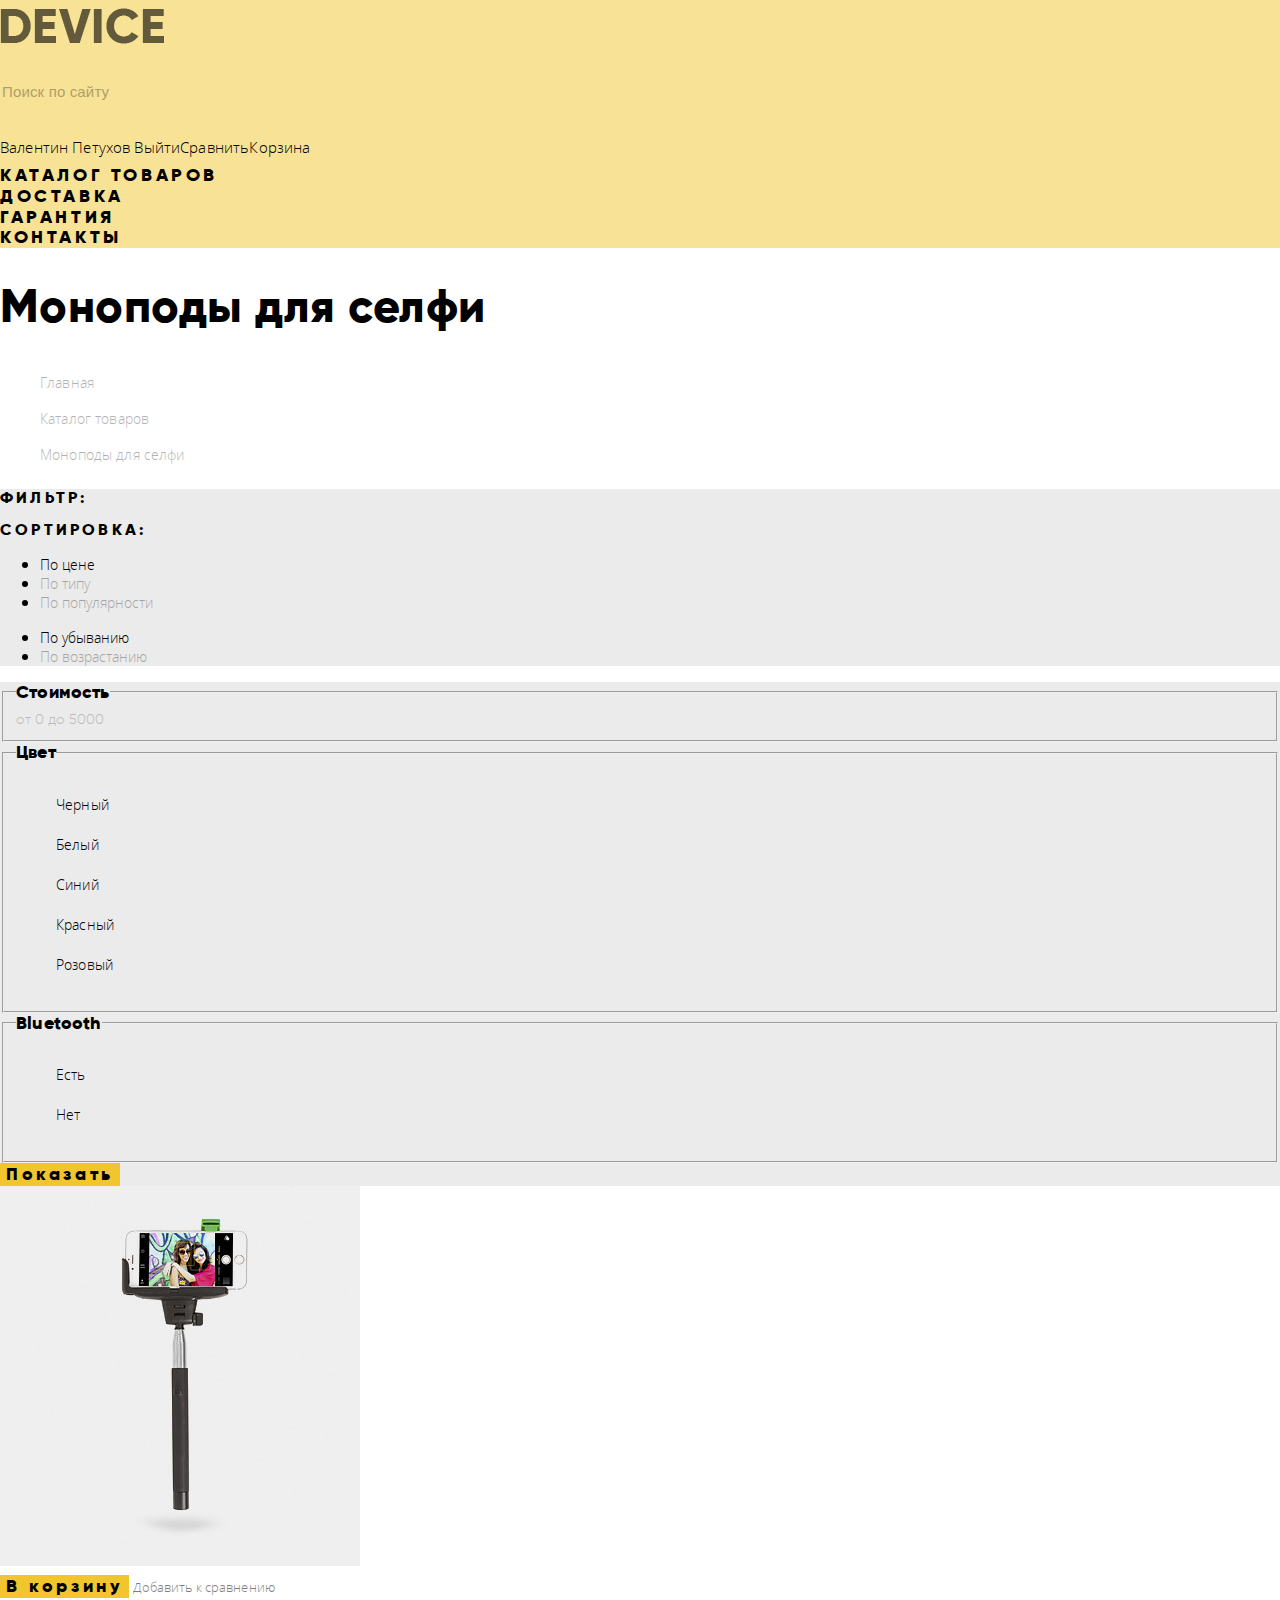
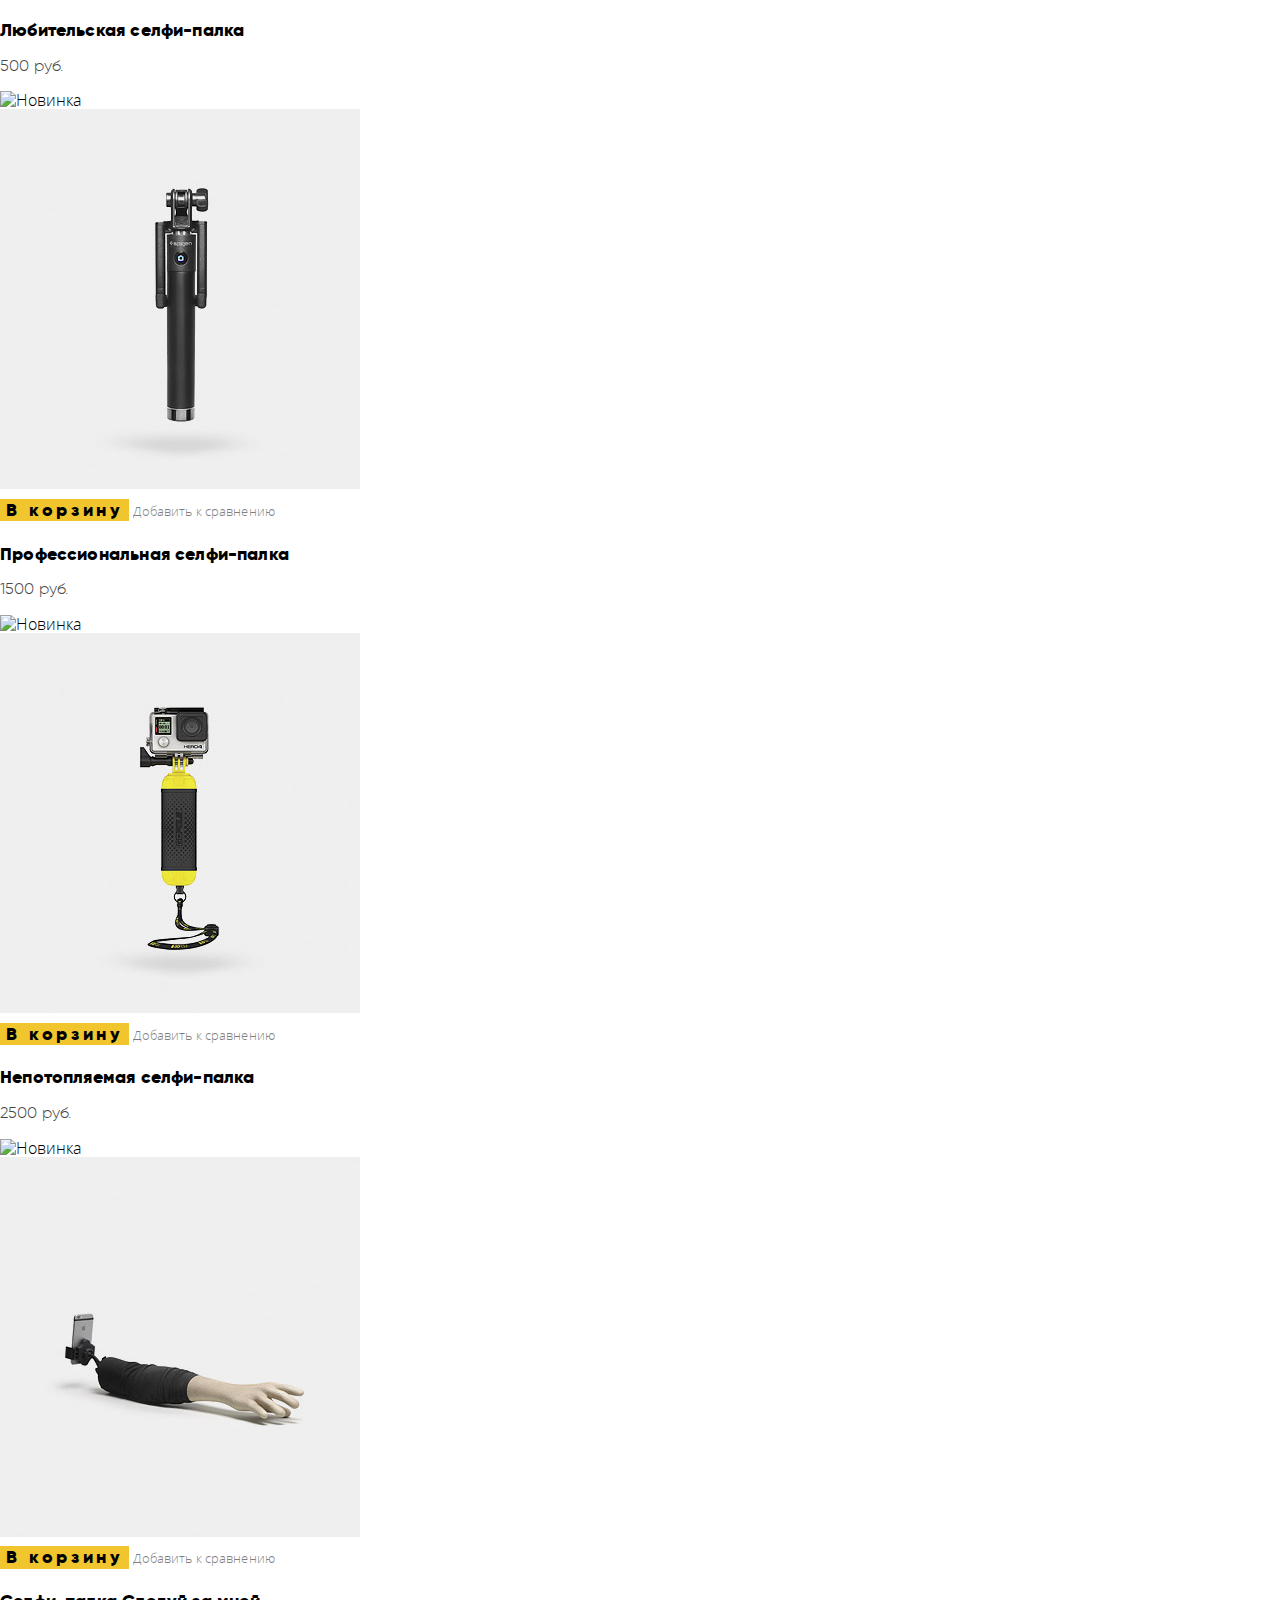
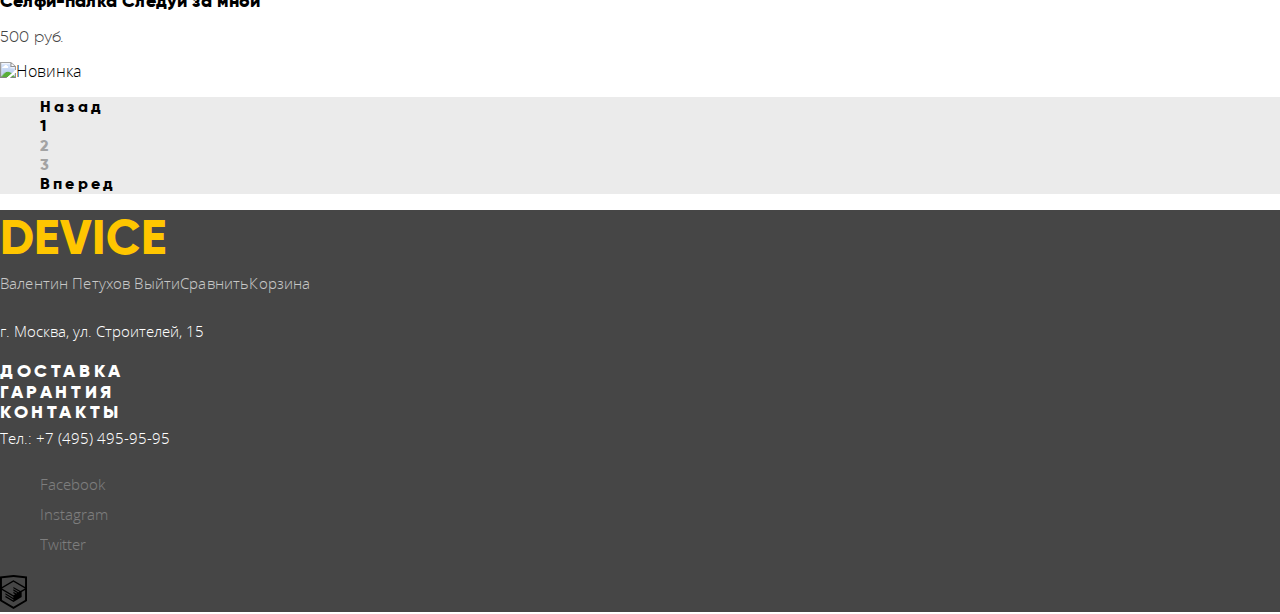
==== commit 2f15ae7a: "Домашнее задание №6 (Часть 2)" ====
--- a/catalog.html
+++ b/catalog.html
@@ -9,7 +9,9 @@
 <body>
 <header class="main-header">
   <div class="wrapper">
-    <a href="#" class="main-header-logo">DEVICE</a>
+    <a class="main-header-logo" href="/">
+      <img src="img/logo.png" width="164" height="36" alt="Логотип сайта Device">
+    </a>
     <form class="search-form" action="https://echo.htmlacademy.ru" method="post">
       <p class="search-form-item">
         <label class="visually-hidden" for="search-field">Поиск</label>
@@ -267,7 +269,7 @@
 
 <footer class="main-footer">
   <div class="footer-top">
-    <a href="index.html" class="main-header-logo">DEVICE</a>
+    <a class="main-header-logo" href="index.html">DEVICE</a>
     <ul class="user-navigation-list">
       <li class="user-navigation-item">
         <a class="user-navigation-link signin" href="profile.html">Валентин Петухов</a>
@@ -310,7 +312,9 @@
         <a class="social-link twitter" href="https://twitter.com">Twitter</a>
       </li>
     </ul>
-    <a href="https://htmlacademy.ru/intensive/htmlcss"><img src="img/logo-html.svg"></a>
+    <a href="https://htmlacademy.ru/intensive/htmlcss">
+      <img src="img/logo-html.svg" alt="Интенсив HTML Academy">
+    </a>
   </div>
 </footer>
 </body>
--- a/css/style.css
+++ b/css/style.css
@@ -1,47 +1,56 @@
 @font-face {
-  font-family: "Gilroy ExtraBold";
-  src: url("../fonts/gilroyextrabold.woff2") format("woff2"),
-       url("../fonts/gilroyextrabold.woff") format("woff");
-  font-weight: normal;
+  font-family: "Gilroy";
+  font-weight: 800;
   font-style: normal;
+  src: local("Gilroy Extrabold"),
+        url("../fonts/gilroyextrabold.woff2") format("woff2"),
+        url("../fonts/gilroyextrabold.woff") format("woff");
 }
 
 @font-face {
-  font-family: "Gilroy Light";
-  src: url("../fonts/gilroylight.woff2") format("woff2"),
-  url("../fonts/gilroylight.woff") format("woff");
-  font-weight: normal;
+  font-family: "Gilroy";
+  font-weight: 300;
   font-style: normal;
+  src: local("Gilroy Light"),
+        url("../fonts/gilroylight.woff2") format("woff2"),
+        url("../fonts/gilroylight.woff") format("woff");
 }
 
 @font-face {
   font-family: "Open Sans";
-  src: url("../fonts/opensans.woff2") format("woff2"),
-  url("../fonts/opensans.woff") format("woff");
-  font-weight: normal;
+  font-weight: 300;
   font-style: normal;
+  src: local("Open Sans Regular"),
+        url("../fonts/opensans.woff2") format("woff2"),
+        url("../fonts/opensans.woff") format("woff");
 }
 
 @font-face {
-  font-family: "Open Sans Light";
-  src: url("../fonts/opensanslight.woff2") format("woff2"),
-  url("../fonts/opensanslight.woff") format("woff");
-  font-weight: normal;
+  font-family: "Open Sans";
+  font-weight: 300;
   font-style: normal;
+  src: local("Open Sans Light"),
+        url("../fonts/opensanslight.woff2") format("woff2"),
+        url("../fonts/opensanslight.woff") format("woff");
 }
 
 body {
-  margin: 0;
-  padding: 0;
+  font-family: "Open Sans", Arial, sans-serif;
+}
+
+.visually-hidden {
+  display: none;
 }
 
 .main-header {
+  min-width: 1160px;
   background-color: #f7e296;
 }
 
 .main-header-logo {
-  font-family: "Gilroy ExtraBold", Arial, sans-serif;
+  font-family: "Gilroy", Arial, sans-serif;
   font-size: 48px;
+  font-weight: 800;
   letter-spacing: 0.01em;
   color: #000000;
   text-decoration: none;
@@ -67,15 +76,15 @@
 }
 
 .search-form-field {
-  font-family: "Open Sans Light", Arial, sans-serif;
-  font-size: 15px;
+  font-size: 15px;
+  font-weight: 300;
   line-height: 36px;
   letter-spacing: 0.01em;
   color: #000000;
 
-  margin: 0;
-  padding: 0;
-  padding-left: 40px;
+  /*margin: 0;*/
+  /*padding: 0;*/
+  /*padding-left: 40px;*/
   background-color: transparent;
   border: none;
   border-top: 2px solid transparent;
@@ -85,8 +94,8 @@
 }
 
 .search-form-field::placeholder {
-  font-family: "Open Sans Light", Arial, sans-serif;
-  font-size: 15px;
+  font-size: 15px;
+  font-weight: 300;
   line-height: 36px;
   letter-spacing: 0.01em;
   color: #000000;
@@ -106,8 +115,8 @@
 }
 
 .search-form-item .button {
-  font-family: "Open Sans Light", Arial, sans-serif;
-  font-size: 15px;
+  font-size: 15px;
+  font-weight: 300;
   line-height: 36px;
   letter-spacing: 0.01em;
   color: #000000;
@@ -131,17 +140,19 @@
 
 .user-navigation-list {
   list-style-type: none;
+  display: flex;
+  max-width: 500px;
+  margin: 0;
+  padding: 0;
 }
 
 .user-navigation-link {
-  font-family: "Open Sans Light", Arial, sans-serif;
   font-size: 15px;
   line-height: 36px;
-  letter-spacing: 0.01em;
-  color: #000000;
-  text-decoration: none;
-
-  padding-left: 24px; /* Проверить нахрена */
+  font-weight: 300;
+  letter-spacing: 0.01em;
+  color: #000000;
+  text-decoration: none;
 }
 
 .user-navigation-link:hover {
@@ -153,12 +164,16 @@
 }
 
 .main-navigation-list {
+  margin: 0;
+  padding: 0;
+
   list-style-type: none;
 }
 
 .main-navigation-link {
-  font-family: "Gilroy ExtraBold", Arial, sans-serif;
-  font-size: 18px;
+  font-family: "Gilroy", Arial, sans-serif;
+  font-size: 18px;
+  font-weight: 800;
   letter-spacing: 0.2em;
   color: #000000;
   text-transform: uppercase;
@@ -179,12 +194,15 @@
 
 .catalog-list {
   display: none;
+  margin: 0;
+  padding: 0;
+
   list-style-type: none;
 }
 
 .catalog-list-link {
-  font-family: "Open Sans Light", Arial, sans-serif;
-  font-size: 15px;
+  font-size: 15px;
+  font-weight: 300;
   line-height: 36px;
   letter-spacing: 0.01em;
   color: #000000;
@@ -206,22 +224,24 @@
 }
 
 .slide-title {
-  font-family: "Gilroy ExtraBold", Arial, sans-serif;
+  font-family: "Gilroy", Arial, sans-serif;
   font-size: 47px;
+  font-weight: 800;
   letter-spacing: 0.01em;
 }
 
 .slide-description {
-  font-family: "Open Sans Light", Arial, sans-serif;
-  font-size: 15px;
+  font-size: 15px;
+  font-weight: 300;
   line-height: 30px;
   letter-spacing: 0.01em;
   color: #464646;
 }
 
 .slide-link {
-  font-family: "Gilroy ExtraBold", Arial, sans-serif;
-  font-size: 18px;
+  font-family: "Gilroy", Arial, sans-serif;
+  font-size: 18px;
+  font-weight: 800;
   letter-spacing: 0.2em;
   color: #000000;
   text-decoration: none;
@@ -237,15 +257,16 @@
 }
 
 .info-value {
-  font-family: "Gilroy Light", Arial, sans-serif;
+  font-family: "Gilroy", Arial, sans-serif;
   font-size: 36px;
+  font-weight: 300;
   letter-spacing: 0.01em;
   color: #000000;
 }
 
 .info-text {
-  font-family: "Open Sans Light", Arial, sans-serif;
   font-size: 13px;
+  font-weight: 300;
   line-height: 20px;
   letter-spacing: 0.01em;
   color: #464646;
@@ -265,8 +286,9 @@
 }
 
 .category-item-title {
-  font-family: "Gilroy ExtraBold", Arial, sans-serif;
-  font-size: 18px;
+  font-family: "Gilroy", Arial, sans-serif;
+  font-size: 18px;
+  font-weight: 800;
   letter-spacing: 0.01em;
 }
 
@@ -288,8 +310,9 @@
 }
 
 .service-navigation label {
-  font-family: "Gilroy ExtraBold", Arial, sans-serif;
-  font-size: 18px;
+  font-family: "Gilroy", Arial, sans-serif;
+  font-size: 18px;
+  font-weight: 800;
   letter-spacing: 0.2em;
   color: #000000;
 
@@ -309,14 +332,15 @@
 }
 
 .service-item-title {
-  font-family: "Gilroy ExtraBold", Arial, sans-serif;
+  font-family: "Gilroy", Arial, sans-serif;
   font-size: 47px;
+  font-weight: 800;
   letter-spacing: 0.01em;
 }
 
 .service-item-text {
-  font-family: "Open Sans Light", Arial, sans-serif;
-  font-size: 15px;
+  font-size: 15px;
+  font-weight: 300;
   line-height: 30px;
   letter-spacing: 0.01em;
   color: #464646;
@@ -337,29 +361,32 @@
 }
 
 .info-title {
-  font-family: "Gilroy ExtraBold", Arial, sans-serif;
+  font-family: "Gilroy", Arial, sans-serif;
   font-size: 47px;
+  font-weight: 800;
   letter-spacing: 0.01em;
 }
 
 .info-text {
-  font-family: "Open Sans Light", Arial, sans-serif;
-  font-size: 15px;
+  font-size: 15px;
+  font-weight: 300;
   line-height: 30px;
   color: #464646;
 }
 
 .deliveries-link {
-  font-family: "Gilroy ExtraBold", Arial, sans-serif;
+  font-family: "Gilroy", Arial, sans-serif;
   font-size: 16px;
+  font-weight: 800;
   line-height: 40px;
   color: #000000;
   text-decoration: none;
 }
 
 .info-link {
-  font-family: "Gilroy ExtraBold", Arial, sans-serif;
-  font-size: 18px;
+  font-family: "Gilroy", Arial, sans-serif;
+  font-size: 18px;
+  font-weight: 800;
   letter-spacing: 0.2em;
   color: #000000;
   text-decoration: none;
@@ -374,21 +401,23 @@
 }
 
 .contacts-title {
-  font-family: "Gilroy ExtraBold", Arial, sans-serif;
+  font-family: "Gilroy", Arial, sans-serif;
   font-size: 47px;
+  font-weight: 800;
   letter-spacing: 0.01em;
 }
 
 .contacts-text {
-  font-family: "Open Sans Light", Arial, sans-serif;
-  font-size: 15px;
+  font-size: 15px;
+  font-weight: 300;
   line-height: 30px;
   color: #464646;
 }
 
 .contacts-link {
-  font-family: "Gilroy ExtraBold", Arial, sans-serif;
-  font-size: 18px;
+  font-family: "Gilroy", Arial, sans-serif;
+  font-size: 18px;
+  font-weight: 800;
   letter-spacing: 0.2em;
   color: #000000;
   text-decoration: none;
@@ -405,8 +434,9 @@
 /* Страница каталога */
 
 .catalog-title {
-  font-family: "Gilroy ExtraBold", Arial, sans-serif;
+  font-family: "Gilroy", Arial, sans-serif;
   font-size: 47px;
+  font-weight: 800;
   letter-spacing: 0.01em;
 }
 
@@ -415,8 +445,8 @@
 }
 
 .breadcrumbs-link {
-  font-family: "Open Sans Light", Arial, sans-serif;
   font-size: 14px;
+  font-weight: 300;
   line-height: 36px;
   letter-spacing: 0.01em;
   color: #000000;
@@ -437,22 +467,24 @@
 }
 
 .filter-title {
-  font-family: "Gilroy ExtraBold", Arial, sans-serif;
+  font-family: "Gilroy", Arial, sans-serif;
   font-size: 16px;
+  font-weight: 800;
   letter-spacing: 0.2em;
   text-transform: uppercase;
 }
 
 .sort-title {
-  font-family: "Gilroy ExtraBold", Arial, sans-serif;
+  font-family: "Gilroy", Arial, sans-serif;
   font-size: 16px;
+  font-weight: 800;
   letter-spacing: 0.2em;
   text-transform: uppercase;
 }
 
 .sort-type-link {
-  font-family: "Open Sans", Arial, sans-serif;
   font-size: 14px;
+  font-weight: 400;
   line-height: 18px;
   color: #000000;
   text-decoration: none;
@@ -472,8 +504,8 @@
 }
 
 .sort-direction-link {
-  font-family: "Open Sans", Arial, sans-serif; /* Временно, пока без иконок */
   font-size: 14px; /* Временно, пока без иконок */
+  font-weight: 400; /* Временно, пока без иконок */
   line-height: 18px; /* Временно, пока без иконок */
   color: #000000; /* Временно, пока без иконок */
   text-decoration: none; /* Временно, пока без иконок */
@@ -497,14 +529,16 @@
 }
 
 legend {
-  font-family: "Gilroy ExtraBold", Arial, sans-serif;
-  font-size: 18px;
+  font-family: "Gilroy", Arial, sans-serif;
+  font-size: 18px;
+  font-weight: 800;
   letter-spacing: .01em;
 }
 
 .coast-range-count span {
-  font-family: "Gilroy Light", Arial, sans-serif;
+  font-family: "Gilroy", Arial, sans-serif;
   font-size: 14px;
+  font-weight: 300;
   line-height: 22px;
   opacity: 0.2;
 }
@@ -532,15 +566,16 @@
 }
 
 .filter-input + label {
-  font-family: "Open Sans", Arial, sans-serif;
   font-size: 14px;
+  font-weight: 400;
   line-height: 40px;
   letter-spacing: 0.01em;
 }
 
 .catalog-filter-form button {
-  font-family: "Gilroy ExtraBold", Arial, sans-serif;
-  font-size: 18px;
+  font-family: "Gilroy", Arial, sans-serif;
+  font-size: 18px;
+  font-weight: 800;
   letter-spacing: 0.2em;
 
   background-color: #f0c52e;
@@ -564,8 +599,9 @@
 }
 
 .product-layout button {
-  font-family: "Gilroy ExtraBold", Arial, sans-serif;
-  font-size: 18px;
+  font-family: "Gilroy", Arial, sans-serif;
+  font-size: 18px;
+  font-weight: 800;
   letter-spacing: 0.2em;
 
   background-color: #f0c52e;
@@ -578,8 +614,8 @@
 }
 
 .product-layout-link {
-  font-family: "Open Sans Light", Arial, sans-serif;
   font-size: 13px;
+  font-weight: 300;
   line-height: 36px;
   letter-spacing: 0.01em;
   color: #000000;
@@ -596,14 +632,16 @@
 }
 
 .product-title {
-  font-family: "Gilroy ExtraBold", Arial, sans-serif;
-  font-size: 18px;
+  font-family: "Gilroy", Arial, sans-serif;
+  font-size: 18px;
+  font-weight: 800;
   letter-spacing: 0.01em;
 }
 
 .product-price {
-  font-family: "Gilroy Light", Arial, sans-serif;
+  font-family: "Gilroy", Arial, sans-serif;
   font-size: 16px;
+  font-weight: 300;
   letter-spacing: 0.01em;
   color: #464646;
 }
@@ -614,8 +652,9 @@
 }
 
 .pagination-link {
-  font-family: "Gilroy ExtraBold", Arial, sans-serif;
+  font-family: "Gilroy", Arial, sans-serif;
   font-size: 16px;
+  font-weight: 800;
   letter-spacing: 0.2em;
   color: #000000;
   text-decoration: none;
@@ -631,9 +670,7 @@
   opacity: 1;
 }
 
-.pagination-item-current .pagination-link
-/*.pagination-item-current .pagination-link:hover,*/
-/*.pagination-item-current .pagination-link:active {*/ {
+.pagination-item-current .pagination-link {
   opacity: 1;
 }
 
@@ -653,15 +690,16 @@
 }
 
 .write-us-form label {
-  font-family: "Gilroy ExtraBold", Arial, sans-serif;
-  font-size: 18px;
+  font-family: "Gilroy", Arial, sans-serif;
+  font-size: 18px;
+  font-weight: 800;
   line-height: 18px;
 }
 
 .write-us-form input,
 .write-us-form textarea {
-  font-family: "Open Sans", Arial, sans-serif;
   font-size: 14px;
+  font-weight: 400;
   line-height: 18px;
   color: #464646;
 
@@ -713,8 +751,9 @@
 }
 
 .modal button {
-  font-family: "Gilroy ExtraBold", Arial, sans-serif;
-  font-size: 18px;
+  font-family: "Gilroy", Arial, sans-serif;
+  font-size: 18px;
+  font-weight: 800;
   letter-spacing: 0.2em;
 
   background-color: #f0c52e;
@@ -743,8 +782,8 @@
 }
 
 .main-footer .address {
-  font-family: "Open Sans Light", Arial, sans-serif;
-  font-size: 15px;
+  font-size: 15px;
+  font-weight: 300;
   line-height: 30px;
   color: #FFFFFF;
 }
@@ -754,8 +793,8 @@
 }
 
 .main-footer .phone {
-  font-family: "Open Sans Light", Arial, sans-serif;
-  font-size: 15px;
+  font-size: 15px;
+  font-weight: 300;
   line-height: 30px;
   color: #FFFFFF;
   text-decoration: none;
@@ -766,8 +805,8 @@
 }
 
 .social-link {
-  font-family: "Open Sans Light", Arial, sans-serif; /* Временно, пока без иконок */
   font-size: 15px; /* Временно, пока без иконок */
+  font-weight: 300; /* Временно, пока без иконок */
   line-height: 30px; /* Временно, пока без иконок */
   color: #FFFFFF; /* Временно, пока без иконок */
   text-decoration: none; /* Временно, пока без иконок */
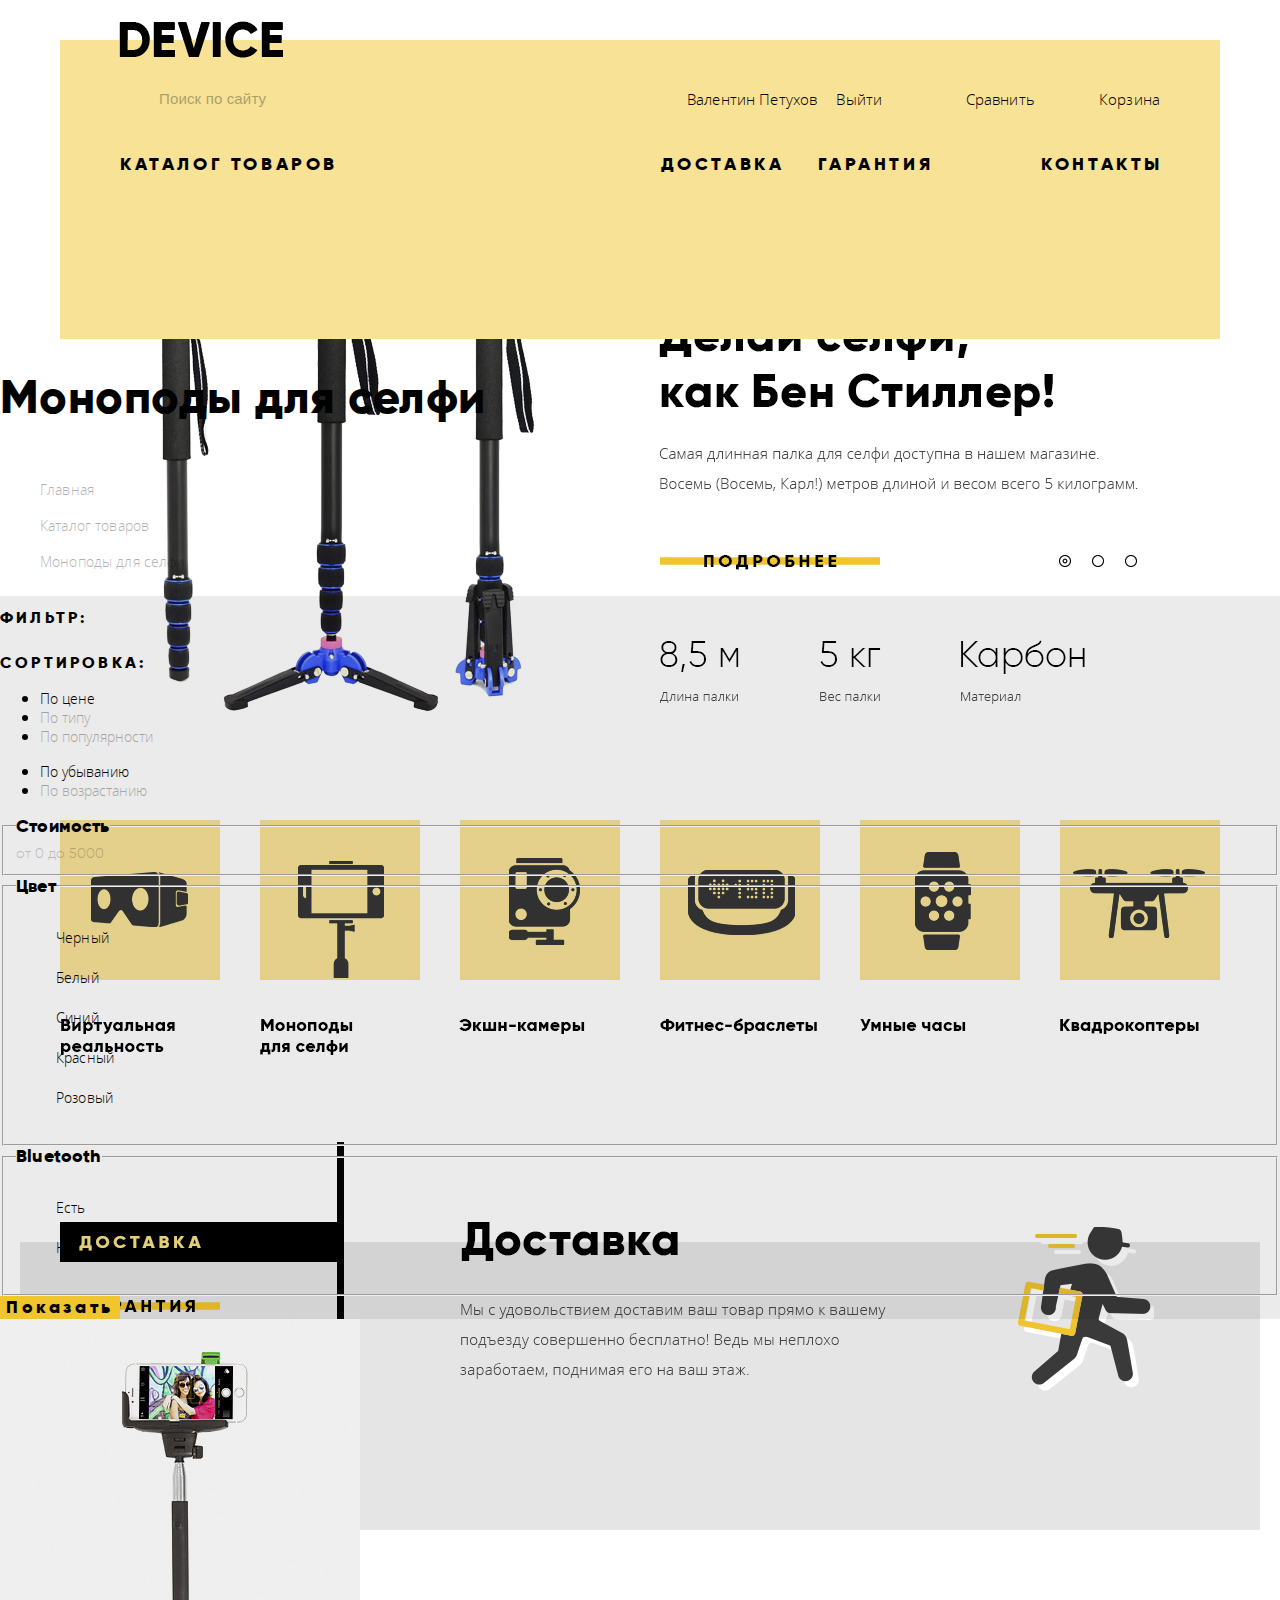
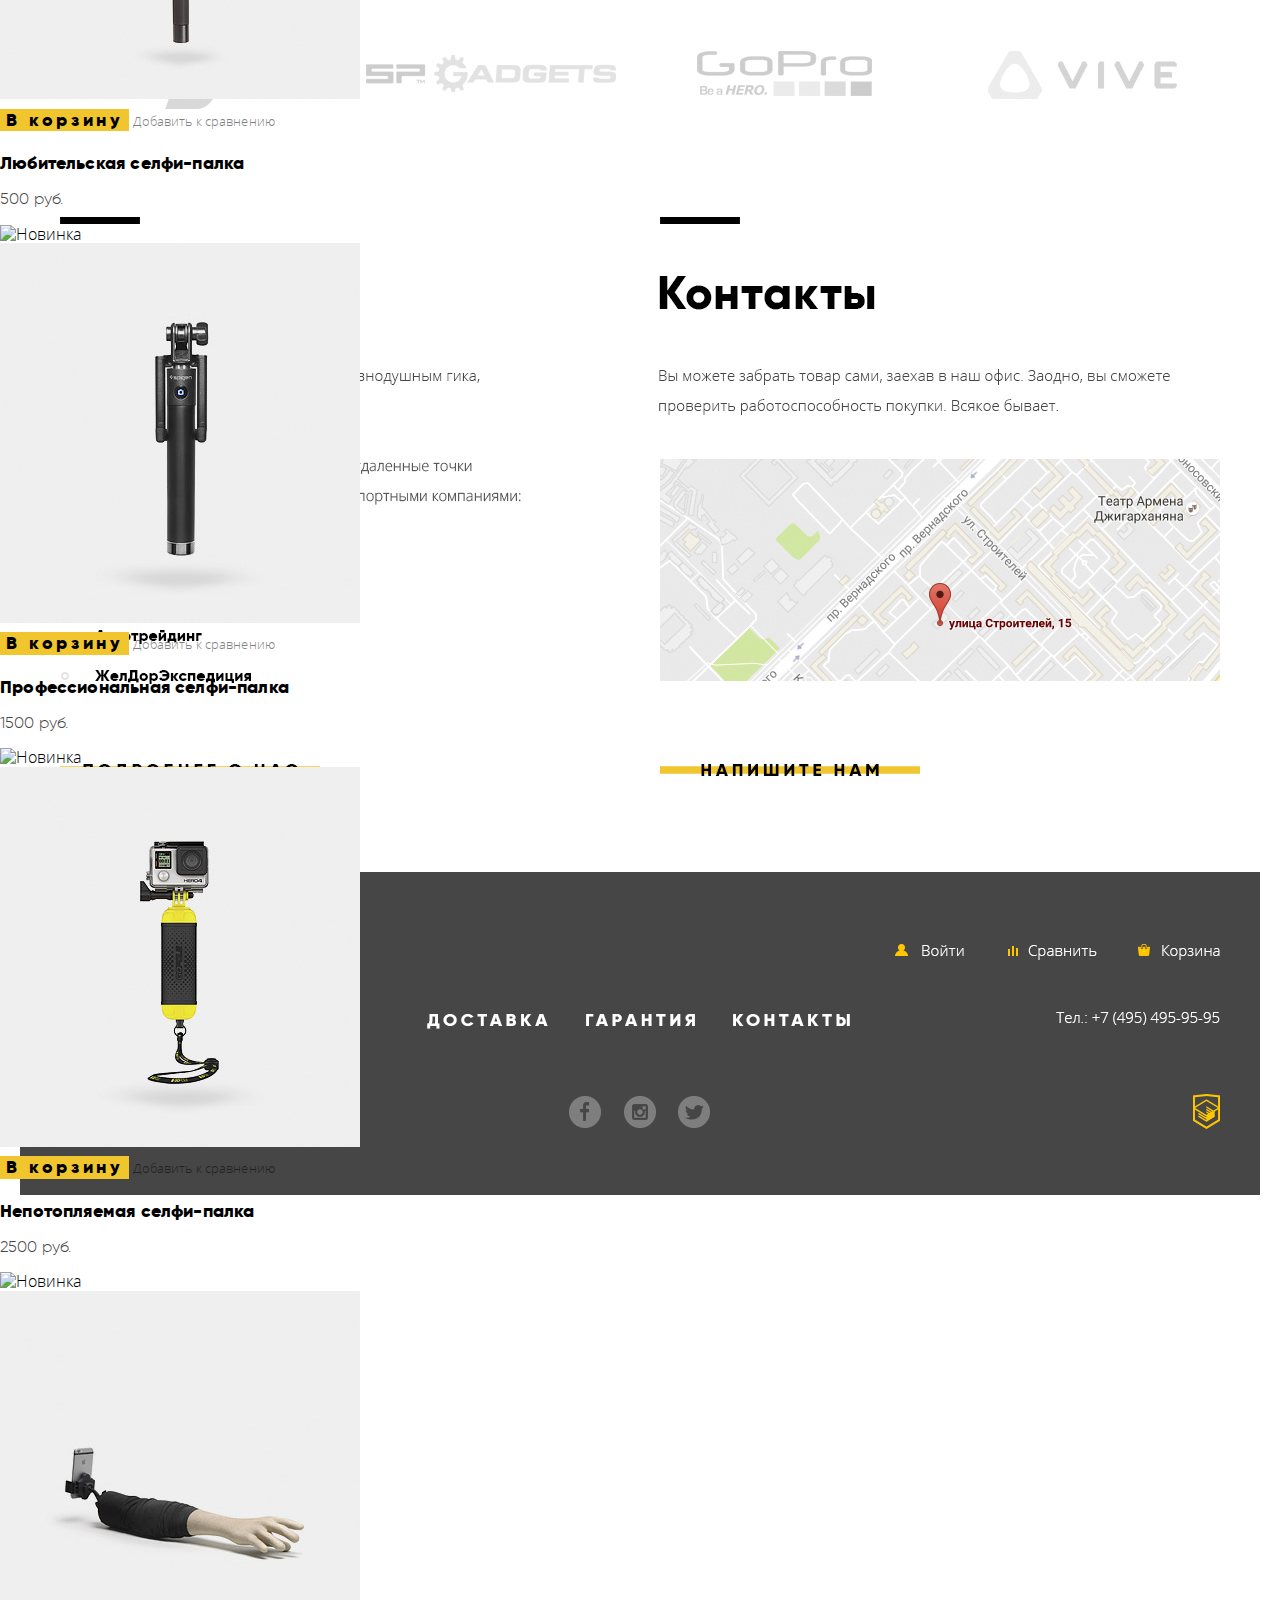
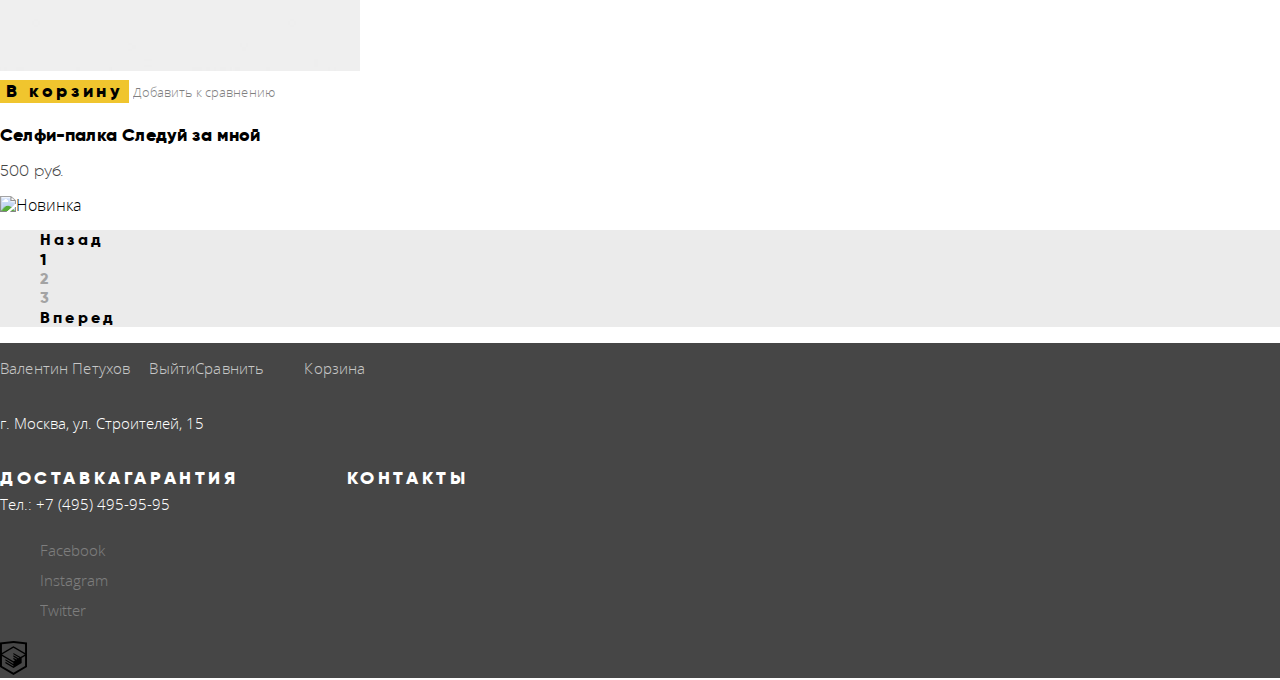
==== commit fa3fe28e: "Домашнее задание №6 (Часть 4)" ====
--- a/catalog.html
+++ b/catalog.html
@@ -7,53 +7,61 @@
   <link href="css/style.css" rel="stylesheet">
 </head>
 <body>
-<header class="main-header">
+<header class="main-header centerer">
   <div class="wrapper">
     <a class="main-header-logo" href="/">
       <img src="img/logo.png" width="164" height="36" alt="Логотип сайта Device">
     </a>
-    <form class="search-form" action="https://echo.htmlacademy.ru" method="post">
-      <p class="search-form-item">
-        <label class="visually-hidden" for="search-field">Поиск</label>
-        <input class="search-form-field" id="search-field" type="search" name="search" placeholder="Поиск по сайту">
-        <button class="button" type="submit">Искать</button>
-      </p>
-    </form>
-    <ul class="user-navigation-list">
-      <li class="user-navigation-item">
-        <a class="user-navigation-link signin" href="profile.html">Валентин Петухов</a>
-        <a class="user-navigation-link exit" href="logout.html">Выйти</a>
-      </li>
-      <li class="user-navigation-item">
-        <a class="user-navigation-link compare" href="compare.html">Сравнить</a>
-      </li>
-      <li class="user-navigation-item">
-        <a class="user-navigation-link cart" href="cart.html">Корзина</a>
-      </li>
-    </ul>
+    <div class="row-container">
+      <form class="search-form" action="https://echo.htmlacademy.ru" method="post">
+        <p class="search-form-item">
+          <label class="visually-hidden" for="search-field">Поиск</label>
+          <input class="search-form-field" id="search-field" type="search" name="search" placeholder="Поиск по сайту">
+          <button class="button" type="submit">Искать</button>
+        </p>
+      </form>
+      <ul class="user-navigation-list">
+        <li class="user-navigation-item signin">
+          <a class="user-navigation-link" href="profile.html">Валентин Петухов</a>
+          <a class="user-navigation-link exit" href="logout.html">Выйти</a>
+        </li>
+        <li class="user-navigation-item compare">
+          <a class="user-navigation-link" href="compare.html">Сравнить</a>
+        </li>
+        <li class="user-navigation-item cart">
+          <a class="user-navigation-link" href="cart.html">Корзина</a>
+        </li>
+      </ul>
+    </div>
     <nav class="main-navigation">
       <ul class="main-navigation-list">
         <li class="main-navigation-item dropdown">
           <a class="main-navigation-link" href="catalog.html">Каталог товаров</a>
           <ul class="catalog-list">
-            <li class="catalog-list-item">
-              <a class="catalog-list-link" href="vr.html">Виртуальная реальность</a>
-            </li>
-            <li class="catalog-list-item">
-              <a class="catalog-list-link" href="monopods.html">Моноподы для селфи</a>
-            </li>
-            <li class="catalog-list-item">
-              <a class="catalog-list-link" href="actioncams.html">Экшн-камеры</a>
-            </li>
-            <li class="catalog-list-item">
-              <a class="catalog-list-link" href="bracelets.html">Фитнес-браслеты</a>
-            </li>
-            <li class="catalog-list-item">
-              <a class="catalog-list-link" href="smartwatches.html">Умные часы</a>
-            </li>
-            <li class="catalog-list-item">
-              <a class="catalog-list-link" href="quadrocopters.html">Квадрокоптеры</a>
-            </li>
+            <div class="column">
+              <li class="catalog-list-item">
+                <a class="catalog-list-link" href="vr.html">Виртуальная реальность</a>
+              </li>
+              <li class="catalog-list-item">
+                <a class="catalog-list-link" href="monopods.html">Моноподы для селфи</a>
+              </li>
+              <li class="catalog-list-item">
+                <a class="catalog-list-link" href="actioncams.html">Экшн-камеры</a>
+              </li>
+            </div>
+            <div class="column">
+              <li class="catalog-list-item">
+                <a class="catalog-list-link" href="bracelets.html">Фитнес-браслеты</a>
+              </li>
+              <li class="catalog-list-item">
+                <a class="catalog-list-link" href="smartwatches.html">Умные часы</a>
+              </li>
+            </div>
+            <div class="column">
+              <li class="catalog-list-item">
+                <a class="catalog-list-link" href="quadrocopters.html">Квадрокоптеры</a>
+              </li>
+            </div>
           </ul>
         </li>
         <li class="main-navigation-item">
--- a/css/style.css
+++ b/css/style.css
@@ -34,27 +34,55 @@
         url("../fonts/opensanslight.woff") format("woff");
 }
 
+html,
+body {
+  min-width: 1240px;
+  min-height: 2795px;
+}
+
 body {
   font-family: "Open Sans", Arial, sans-serif;
+
+  background-image: url("../img/device-index.jpg");
+  background-size: 1240px auto;
+  background-repeat: no-repeat;
+  background-position: 50% 0;
 }
 
 .visually-hidden {
   display: none;
 }
 
+.centerer {
+  width: 1160px;
+  margin: 0 auto;
+}
+
 .main-header {
-  min-width: 1160px;
+  position: relative;
+  height: 299px;
+  margin-top: 40px;
+  padding: 34px 60px 0;
+
   background-color: #f7e296;
+  box-sizing: border-box;
+  /*opacity: 0.5;*/
+  /*z-index: 2;*/
+}
+
+.wrapper {
+  display: flex;
+  flex-direction: column;
+  flex-wrap: wrap;
 }
 
 .main-header-logo {
-  font-family: "Gilroy", Arial, sans-serif;
-  font-size: 48px;
-  font-weight: 800;
-  letter-spacing: 0.01em;
-  color: #000000;
-  text-decoration: none;
-  text-transform: uppercase;
+  position: absolute;
+  top: -18px;
+  left: 59px;
+  display: block;
+  width: 164px;
+  height: 36px;
   outline: none;
 }
 
@@ -66,29 +94,36 @@
   opacity: 0.3;
 }
 
-.search-form:active .search-form-field {
-  border-bottom: 2px solid #000000;
-  opacity: 1;
-}
-
-.search-form:active .search-form-item .button:active {
-  visibility: visible;
+.row-container {
+  display: flex;
+  flex-direction: row;
+  justify-content: space-between;
+  margin-bottom: 15px;
+}
+
+.search-form {
+  width: 440px;
+}
+
+.search-form-item {
+  margin: 0;
 }
 
 .search-form-field {
+  height: 47px;
+  width: 354px;
+  padding-left: 39px;
+  border: none;
+  border-bottom: 2px solid transparent;
+
   font-size: 15px;
   font-weight: 300;
   line-height: 36px;
   letter-spacing: 0.01em;
   color: #000000;
 
-  /*margin: 0;*/
-  /*padding: 0;*/
-  /*padding-left: 40px;*/
   background-color: transparent;
-  border: none;
-  border-top: 2px solid transparent;
-  border-bottom: 2px solid transparent;
+
   outline: none;
   opacity: 0.3;
 }
@@ -110,11 +145,9 @@
   opacity: 1;
 }
 
-.search-form-field:focus + .button {
-  visibility: visible;
-}
-
 .search-form-item .button {
+  height: 49px;
+  width: 85px;
   font-size: 15px;
   font-weight: 300;
   line-height: 36px;
@@ -122,9 +155,9 @@
   color: #000000;
 
   margin-left: -4px;
-  padding: 0 21px;
   background-color: transparent;
   border: 2px solid #000000;
+  border-radius: 0;
   outline: none;
   visibility: hidden;
 }
@@ -134,16 +167,33 @@
   background-color: #000000;
 }
 
+.search-form-field:focus + .button {
+  visibility: visible;
+}
+
 .search-form:hover .search-form-item .button:active {
   color: rgba(255, 255, 255, 0.6);
 }
 
+.search-form:active .search-form-field {
+  border-bottom-color: #000000;
+  opacity: 1;
+}
+
+.search-form:active .search-form-item .button:active {
+  visibility: visible;
+}
+
 .user-navigation-list {
-  list-style-type: none;
-  display: flex;
-  max-width: 500px;
+  display: flex;
+  flex-direction: row;
+  align-items: center;
+  width: 500px;
+  min-height: 50px;
   margin: 0;
   padding: 0;
+
+  list-style-type: none;
 }
 
 .user-navigation-link {
@@ -163,11 +213,68 @@
   opacity: 0.3;
 }
 
+.signin {
+  margin-right: auto;
+}
+
+.signin .user-navigation-link {
+  padding-left: 27px;
+}
+
+.user-navigation-item .exit {
+  padding-left: 0;
+  margin-left: 15px;
+}
+
+.compare {
+  margin-right: 40px;
+}
+
+.compare .user-navigation-link {
+  padding-left: 20px;
+}
+
+.cart .user-navigation-link {
+  padding-left: 24px;
+}
+
+.main-navigation {
+  position: relative;
+  width: 1040px;
+}
+
 .main-navigation-list {
+  display: flex;
+  flex-direction: row;
+  align-items: center;
   margin: 0;
   padding: 0;
-
-  list-style-type: none;
+  padding-top: 15px; /* Часть костыля для работы dropdown-menu, хотя я говорил можно было бы обойтись line-height 50 */
+  list-style-type: none;
+}
+
+.main-navigation-item:last-child {
+  margin-right: -3px;
+  margin-left: 108px;
+}
+
+.dropdown + .main-navigation-item {
+  margin-right: 34px;
+}
+
+.dropdown {
+  margin-right: auto;
+}
+
+.dropdown .main-navigation-link {
+  padding-right: 30px;
+}
+
+.dropdown:hover .catalog-list {
+  display: flex;
+  margin-top: -13px; /* У main-navigation-link по шаблону нет line-height 50px (могло бы решить проблему) */
+  padding-top: 13px; /* поэтому костыль, чтобы dropdown-menu нормально появлялось и работало */
+  z-index: 3;
 }
 
 .main-navigation-link {
@@ -176,6 +283,9 @@
   font-weight: 800;
   letter-spacing: 0.2em;
   color: #000000;
+
+  /*line-height: 50px; !* То самое решение, которое нельзя применить *!*/
+
   text-transform: uppercase;
   text-decoration: none;
 }
@@ -188,54 +298,163 @@
   opacity: 0.3;
 }
 
-.dropdown:hover .catalog-list {
-  display: block;
-}
-
 .catalog-list {
+  position: absolute;
   display: none;
+  flex-direction: row;
+  top: 48px;
+  left: -60px;
+  width: 1040px;
+  min-height: 152px;
+  padding: 0 60px;
+  background-color: #f7e296;
+
+  list-style-type: none;
+  z-index: 3;
+}
+
+.catalog-list-link {
+  font-size: 15px;
+  font-weight: 300;
+  line-height: 36px;
+  letter-spacing: 0.01em;
+  color: #000000;
+  text-decoration: none;
+}
+
+.catalog-list-link:hover {
+  opacity: 0.6;
+}
+
+.catalog-list-link:active {
+  opacity: 0.3;
+}
+
+.column {
+  display: flex;
+  flex-direction: column;
+
+  padding-top: 10px;
+  opacity: 0.5;
+}
+
+.column:first-child {
+  margin-right: 58px;
+}
+
+.column:last-child {
+  margin-left: 76px;
+}
+
+/* Styles for Main block */
+
+main.container {
+  position: relative;
+  z-index: 1;
+}
+
+.slider {
+  position: relative;
+  height: 486px;
+}
+
+.slider-control {
+  position: absolute;
+  right: 82px;
+  bottom: 245px;
+  display: flex;
+  flex-direction: row;
+  justify-content: space-between;
+  width: 80px;
+  height: 12px;
+
+  list-style-type: none;
+  z-index: 2;
+}
+
+.slide {
+  position: relative;
+  top: -111px;
+  display: flex;
+  flex-direction: row;
+  justify-content: space-between;
+  min-height: 497px;
+}
+
+
+.slide-image {
+  display: flex;
+  justify-content: flex-end;
+  align-items: center;
+  width: 580px;
+  min-height: 497px;
+}
+
+.slide-info {
+  display: flex;
+  flex-direction: column;
+  justify-content: flex-end;
+  align-items: flex-start;
+  width: 560px;
+  min-height: 497px;
+}
+
+.slide-title {
+  font-family: "Gilroy", Arial, sans-serif;
+  font-size: 47px;
+  line-height: 55px; /* Временно */
+  font-weight: 800;
+  letter-spacing: 0.01em;
+
+  margin: 0;
+  margin-bottom: 20px; /* Временно */
+}
+
+.slide-description {
+  font-size: 15px;
+  font-weight: 300;
+  line-height: 30px;
+  letter-spacing: 0.01em;
+  color: #464646;
+
+  margin: 0;
+  margin-bottom: 44px;
+}
+
+.info-list {
+  display: flex;
+  flex-direction: row;
+  justify-content: space-between;
+  height: 91px;
   margin: 0;
   padding: 0;
 
   list-style-type: none;
 }
 
-.catalog-list-link {
-  font-size: 15px;
-  font-weight: 300;
-  line-height: 36px;
-  letter-spacing: 0.01em;
-  color: #000000;
-  text-decoration: none;
-}
-
-.catalog-list-link:hover {
-  opacity: 0.6;
-}
-
-.catalog-list-link:active {
-  opacity: 0.3;
-}
-
-/* Styles for Main block */
-
-.slider-control {
-  list-style-type: none;
-}
-
-.slide-title {
-  font-family: "Gilroy", Arial, sans-serif;
-  font-size: 47px;
-  font-weight: 800;
-  letter-spacing: 0.01em;
-}
-
-.slide-description {
-  font-size: 15px;
-  font-weight: 300;
-  line-height: 30px;
+.info-item:not(:last-child) {
+  margin-right: 77px;
+}
+
+.info-value {
+  font-family: "Gilroy", Arial, sans-serif;
+  font-size: 36px;
+  font-weight: 300;
+  letter-spacing: 0.01em;
+  color: #000000;
+
+  margin: 0;
+  margin-bottom: 11px;
+}
+
+.slide-info-text {
+  font-size: 13px;
+  font-weight: 300;
+  line-height: 20px;
   letter-spacing: 0.01em;
   color: #464646;
+
+  margin: 0;
 }
 
 .slide-link {
@@ -246,34 +465,30 @@
   color: #000000;
   text-decoration: none;
   text-transform: uppercase;
+
+  display: block;
+  padding: 10px 43px;
+  margin-bottom: 52px;
 }
 
 .slide-link:active {
   color: rgba(0, 0, 0, 0.3);
 }
 
-.info-list {
-  list-style-type: none;
-}
-
-.info-value {
-  font-family: "Gilroy", Arial, sans-serif;
-  font-size: 36px;
-  font-weight: 300;
-  letter-spacing: 0.01em;
-  color: #000000;
-}
-
-.info-text {
-  font-size: 13px;
-  font-weight: 300;
-  line-height: 20px;
-  letter-spacing: 0.01em;
-  color: #464646;
-}
-
 .category-list {
-  list-style-type: none;
+  position: relative;
+  top: -5px;
+  display: flex;
+  flex-direction: row;
+  justify-content: space-between;
+  margin: 0;
+  padding: 0;
+
+  list-style-type: none;
+}
+
+.category-item {
+  width: 160px;
 }
 
 .category-item-link {
@@ -282,6 +497,10 @@
 }
 
 .category-item-image {
+  width: 160px;
+  height: 160px;
+  margin-bottom: 35px;
+
   background-color: rgba(240, 197, 46, 0.5);
 }
 
@@ -290,7 +509,22 @@
   font-size: 18px;
   font-weight: 800;
   letter-spacing: 0.01em;
-}
+
+  word-wrap: break-word;
+}
+/* ----- Сделал до сюда ----- */
+
+
+
+
+
+
+
+
+
+
+
+
 
 .category-item:hover .category-item-image  {
   background-color: rgba(240, 197, 46, 1);
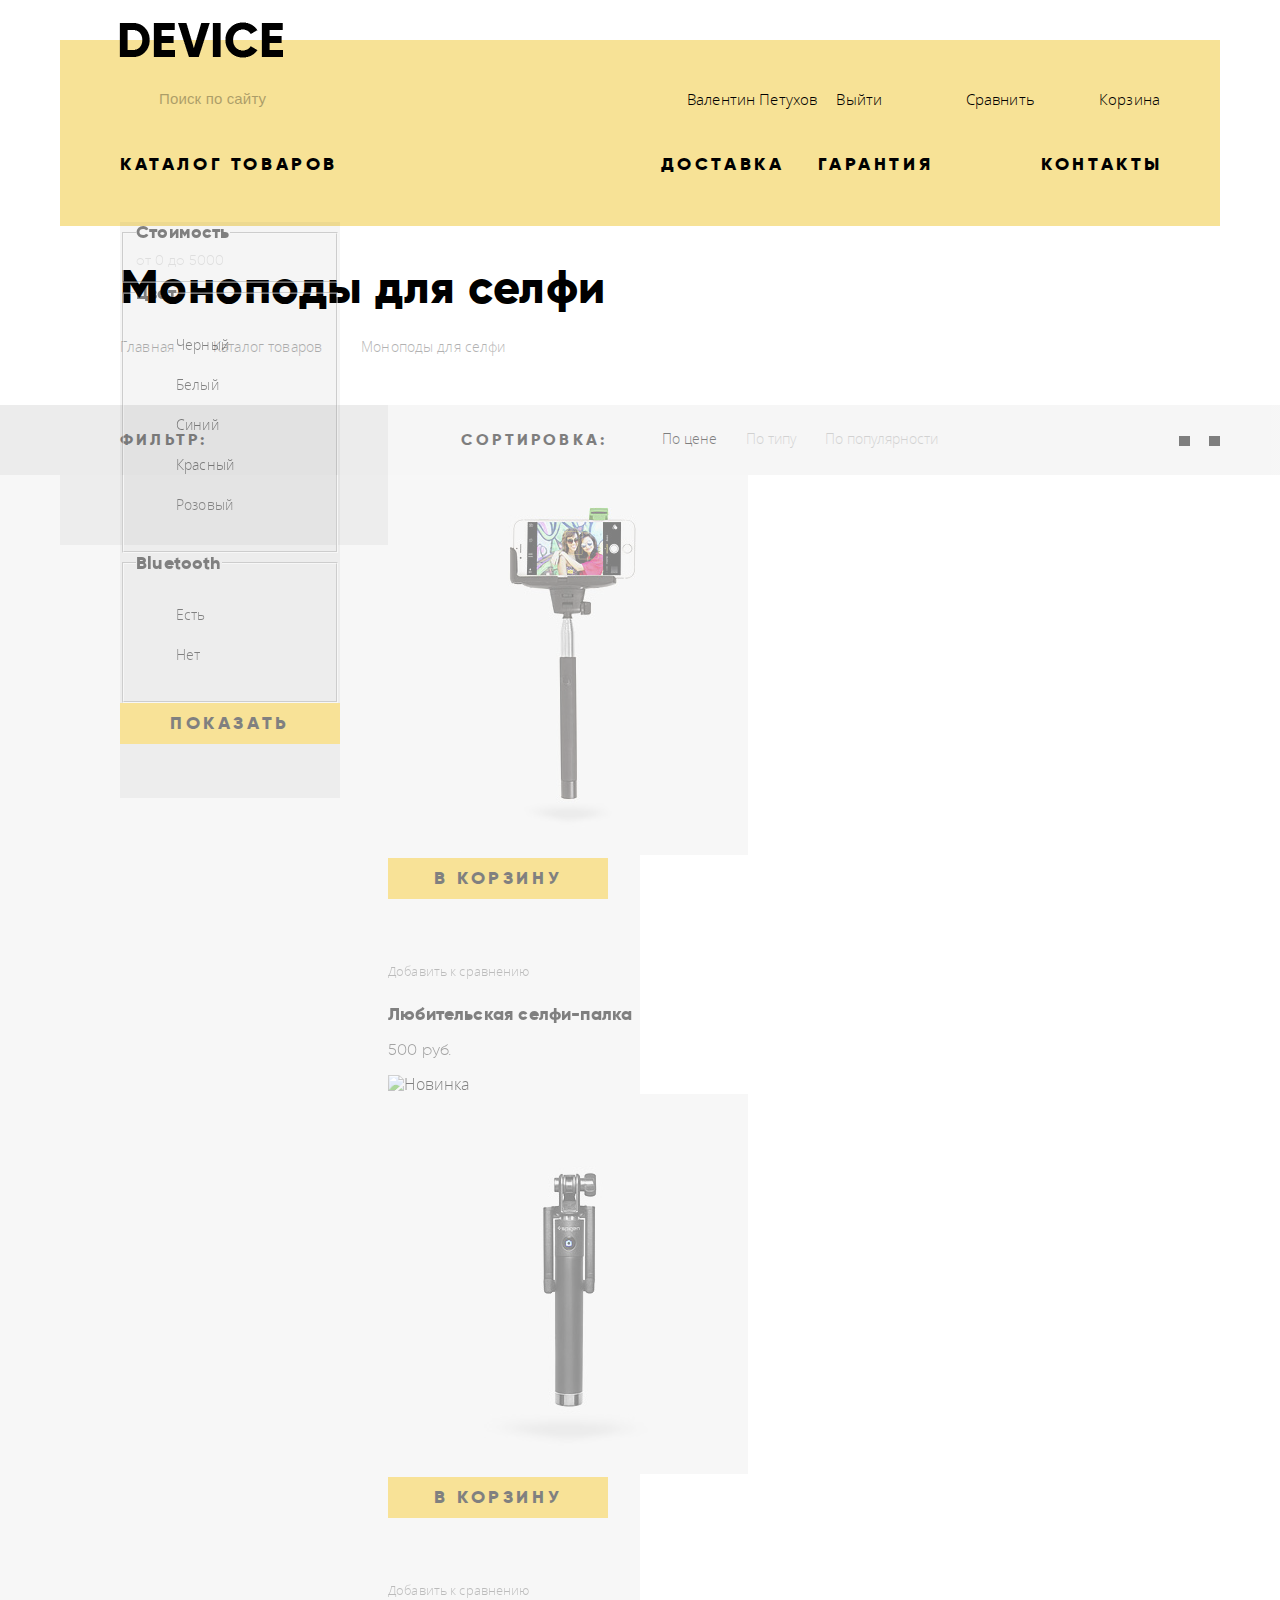
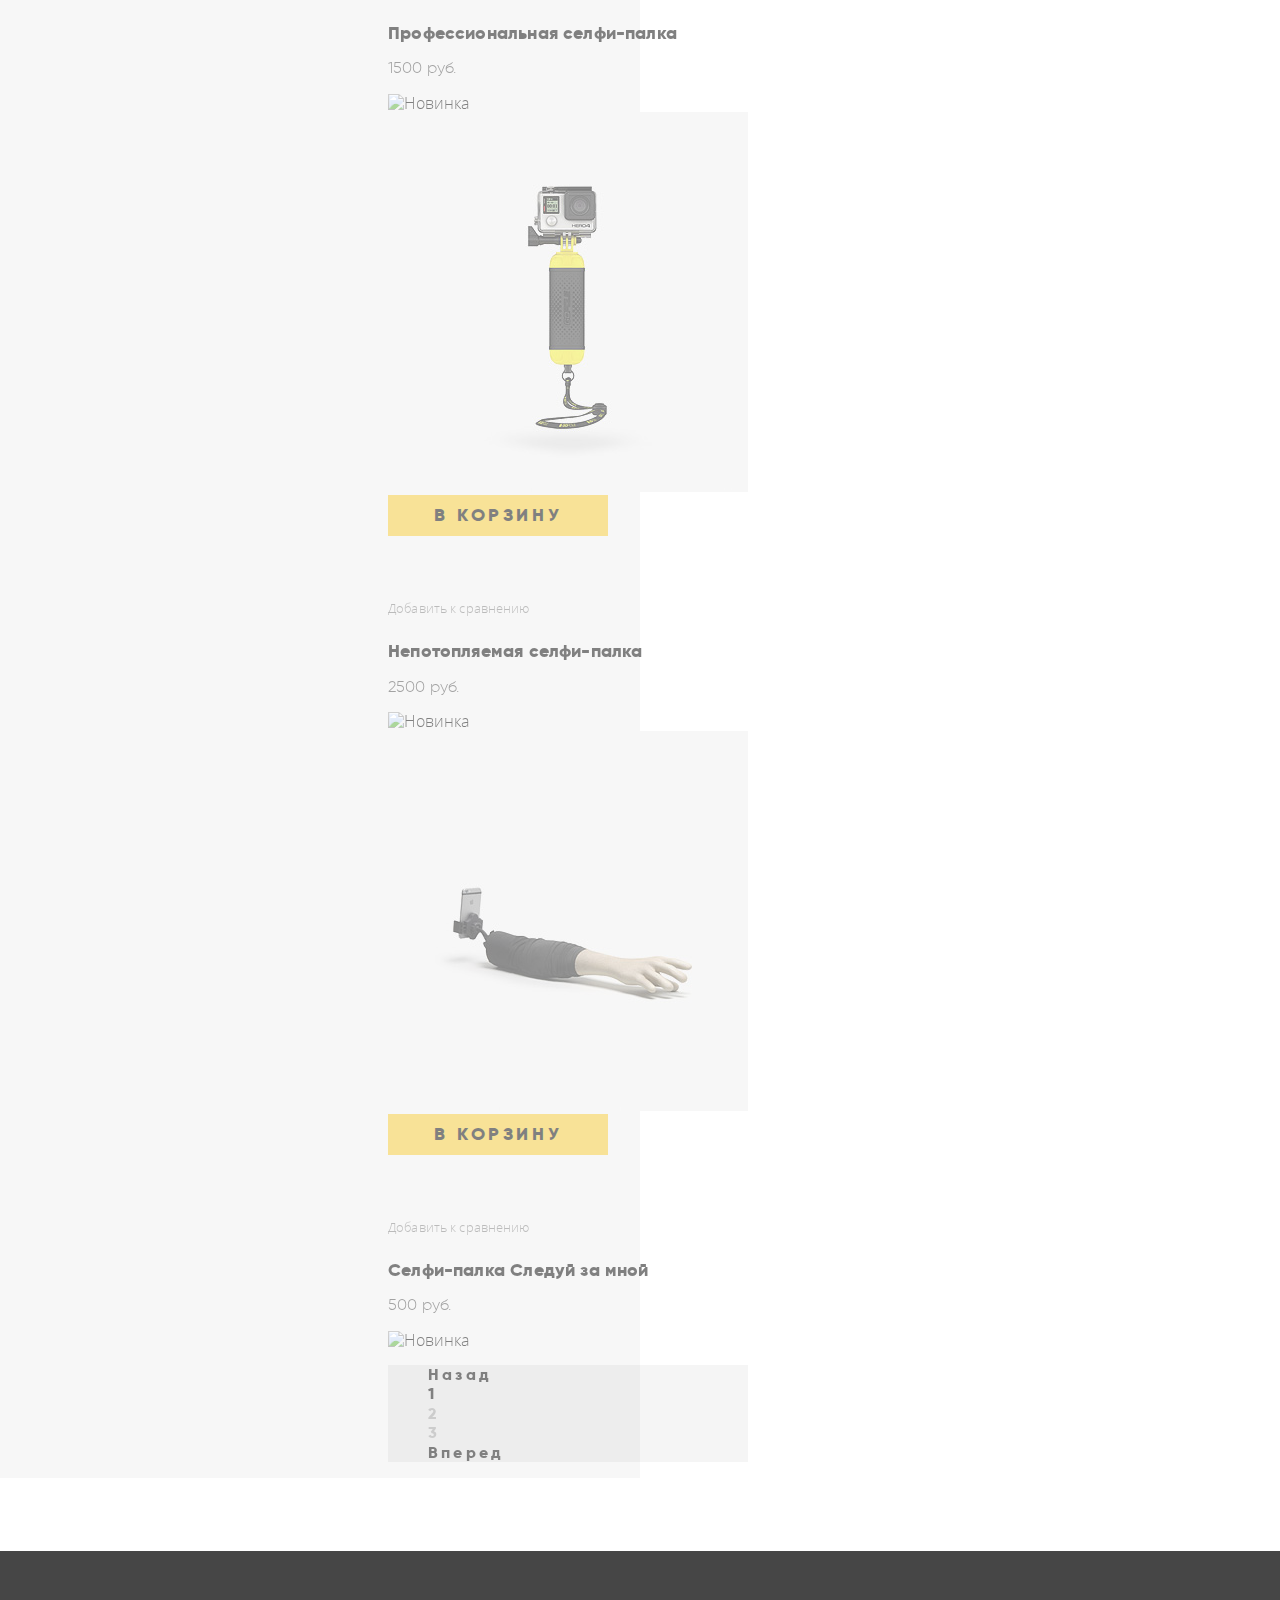
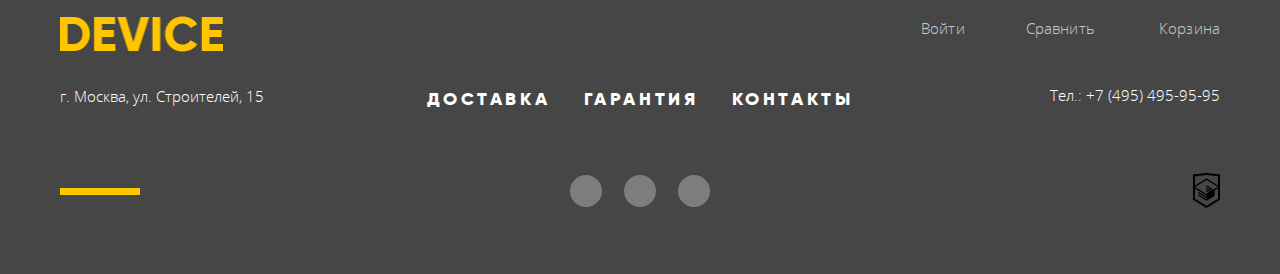
==== commit fd9f3f19: "Домашнее задание №6 (Часть 7)" ====
--- a/catalog.html
+++ b/catalog.html
@@ -17,7 +17,7 @@
         <p class="search-form-item">
           <label class="visually-hidden" for="search-field">Поиск</label>
           <input class="search-form-field" id="search-field" type="search" name="search" placeholder="Поиск по сайту">
-          <button class="button" type="submit">Искать</button>
+          <button class="search-button" type="submit">Искать</button>
         </p>
       </form>
       <ul class="user-navigation-list">
@@ -79,7 +79,7 @@
 </header>
 
 <main class="main-container">
-  <section class="catalog-nav-info wrapper">
+  <section class="catalog-nav-info centerer">
     <h1 class="catalog-title">Моноподы для селфи</h1>
     <ul class="breadcrumbs">
       <li class="breadcrumbs-item">
@@ -93,236 +93,254 @@
       </li>
     </ul>
   </section>
-  <section class="catalog-header wrapper">
-    <h2 class="filter-title">Фильтр:</h2>
-      <div class="catalog-sort">
-        <h2 class="sort-title">Сортировка:</h2>
-        <ul class="sort-type">
-          <li class="sort-type-item">
-            <a class="sort-type-link filter-current" href="#">По цене</a>
+
+
+  <section class="catalog-header">
+    <div class="catalog-wrapper centerer">
+      <div class="catalog-left">
+        <h2 class="filter-title">Фильтр:</h2>
+      </div>
+      <div class="catalog-right">
+        <div class="catalog-sort">
+          <h2 class="sort-title">Сортировка:</h2>
+          <ul class="sort-type">
+            <li class="sort-type-item">
+              <a class="sort-type-link filter-current" href="#">По цене</a>
+            </li>
+            <li class="sort-type-item">
+              <a class="sort-type-link" href="#">По типу</a>
+            </li>
+            <li class="sort-type-item">
+              <a class="sort-type-link" href="#">По популярности</a>
+            </li>
+          </ul>
+          <ul class="sort-direction">
+            <li class="sort-direction-item">
+              <!--<a class="sort-direction-link triangle-up filter-current">По убыванию</a> &lt;!&ndash; Текст временно пока нет иконок &ndash;&gt;-->
+            </li>
+            <li class="sort-direction-item">
+              <!--<a class="sort-direction-link triangle-down">По возрастанию</a> &lt;!&ndash; Текст временно пока нет иконок &ndash;&gt;-->
+            </li>
+          </ul>
+        </div>
+      </div>
+    </div>
+  </section>
+
+  <section class="catalog-main">
+    <div class="catalog-wrapper centerer">
+      <div class="catalog-left">
+        <div class="catalog-filter">
+          <form class="catalog-filter-form" action="https://echo.htmlacademy.ru" method="post">
+            <fieldset>
+              <legend>Стоимость</legend>
+              <div class="coast-range">
+                <div class="scale">
+                  <div class="scale-set"></div>
+                </div>
+                <div class="coast-range-toggle toggle-min"></div>
+                <div class="coast-range-toggle toggle-max"></div>
+              </div>
+              <div class="coast-range-count">
+                <span>от 0</span>
+                <span>до 5000</span>
+              </div>
+            </fieldset>
+            <fieldset>
+              <legend>Цвет</legend>
+              <ul class="filter-list">
+                <li class="filter-option">
+                  <input class="visually-hidden filter-input filter-input-checkbox" type="checkbox" name="black-color" id="filter-black-color" checked>
+                  <label for="filter-black-color">Черный</label>
+                </li>
+                <li class="filter-option">
+                  <input class="visually-hidden filter-input filter-input-checkbox" type="checkbox" name="white-color" id="filter-white-color">
+                  <label for="filter-white-color">Белый</label>
+                </li>
+                <li class="filter-option">
+                  <input class="visually-hidden filter-input filter-input-checkbox" type="checkbox" name="blue-color" id="filter-blue-color" checked>
+                  <label for="filter-blue-color">Синий</label>
+                </li>
+                <li class="filter-option">
+                  <input class="visually-hidden filter-input filter-input-checkbox" type="checkbox" name="red-color" id="filter-red-color" checked>
+                  <label for="filter-red-color">Красный</label>
+                </li>
+                <li class="filter-option">
+                  <input class="visually-hidden filter-input filter-input-checkbox" type="checkbox" name="pink-color" id="filter-pink-color">
+                  <label for="filter-pink-color">Розовый</label>
+                </li>
+              </ul>
+            </fieldset>
+            <fieldset>
+              <legend>Bluetooth</legend>
+              <ul class="filter-list">
+                <li class="filter-option">
+                  <input class="visually-hidden filter-input filter-input-radio" type="radio" name="bluetooth-avialability" value="yes" id="filter-bluetooth-yes">
+                  <label for="filter-bluetooth-yes">Есть</label>
+                </li>
+                <li class="filter-option">
+                  <input class="visually-hidden filter-input filter-input-radio" type="radio" name="bluetooth-avialability" value="no" id="filter-bluetooth-no" checked>
+                  <label for="filter-bluetooth-no">Нет</label>
+                </li>
+              </ul>
+            </fieldset>
+            <button class="button" type="submit">Показать</button>
+          </form>
+        </div>
+      </div>
+      <div class="catalog-right">
+        <div class="catalog-content">
+          <div class="catalog-products">
+            <article class="product">
+              <a class="product-link" href="#">
+                <div class="product-image">
+                  <img src="img/product-1.jpg" width="360" height="380" alt="(Изображение) Любительская селфи-палка">
+                </div>
+                <div class="product-layout">
+                  <button class="button">В корзину</button>
+                  <a class="product-layout-link" href="#">Добавить к сравнению</a>
+                </div>
+                <div class="product-info">
+                  <h2 class="product-title">Любительская селфи-палка</h2>
+                  <p class="product-price">500 руб.</p>
+                </div>
+                <div class="product-status status-hidden">
+                  <img src="new.jpg" width="123" height="123" alt="Новинка">
+                </div>
+              </a>
+            </article>
+
+            <article class="product">
+              <a class="product-link" href="#">
+                <div class="product-image">
+                  <img src="img/product-2.jpg" width="360" height="380" alt="(Изображение) Профессиональная селфи-палка">
+                </div>
+                <div class="product-layout">
+                  <button class="button">В корзину</button>
+                  <a class="product-layout-link" href="#">Добавить к сравнению</a>
+                </div>
+                <div class="product-info">
+                  <h2 class="product-title">Профессиональная селфи-палка</h2>
+                  <p class="product-price">1500 руб.</p>
+                </div>
+                <div class="product-status status-hidden">
+                  <img src="new.jpg" width="123" height="123" alt="Новинка">
+                </div>
+              </a>
+            </article>
+
+            <article class="product">
+              <a class="product-link" href="#">
+                <div class="product-image">
+                  <img src="img/product-3.jpg" width="360" height="380" alt="(Изображение) Непотопляемая селфи-палка">
+                </div>
+                <div class="product-layout">
+                  <button class="button">В корзину</button>
+                  <a class="product-layout-link" href="#">Добавить к сравнению</a>
+                </div>
+                <div class="product-info">
+                  <h2 class="product-title">Непотопляемая селфи-палка</h2>
+                  <p class="product-price">2500 руб.</p>
+                </div>
+                <div class="product-status status-hidden">
+                  <img src="new.jpg" width="123" height="123" alt="Новинка">
+                </div>
+              </a>
+            </article>
+
+            <article class="product">
+              <a class="product-link" href="#">
+                <div class="product-image">
+                  <img src="img/product-4.jpg" width="360" height="380" alt="(Изображение) Селфи-палка Следуй за мной">
+                </div>
+                <div class="product-layout">
+                  <button class="button">В корзину</button>
+                  <a class="product-layout-link" href="#">Добавить к сравнению</a>
+                </div>
+                <div class="product-info">
+                  <h2 class="product-title">Селфи-палка Следуй за мной</h2>
+                  <p class="product-price">500 руб.</p>
+                </div>
+                <div class="product-status">
+                  <img src="new.jpg" width="123" height="123" alt="Новинка">
+                </div>
+              </a>
+            </article>
+          </div>
+          <ul class="pagination-list">
+            <li class="pagination-item previous">
+              <a class="pagination-link" href="#">Назад</a>
+            </li>
+            <li class="pagination-item pagination-item-current">
+              <a class="pagination-link">1</a>
+            </li>
+            <li class="pagination-item">
+              <a class="pagination-link" href="#">2</a>
+            </li>
+            <li class="pagination-item">
+              <a class="pagination-link" href="#">3</a>
+            </li>
+            <li class="pagination-item forward">
+              <a class="pagination-link" href="#">Вперед</a>
+            </li>
+          </ul>
+        </div>
+      </div>
+    </div>
+  </section>
+</main>
+
+<footer class="main-footer">
+  <div class="wrapper">
+    <div class="footer-left">
+      <a class="main-footer-logo" href="/">
+        <img src="img/logo-footer.png" width="164" height="36" alt="Логотип сайта Device">
+      </a>
+      <p class="address">г. Москва, ул. Строителей, 15</p>
+    </div>
+    <div class="footer-middle">
+      <nav class="main-navigation">
+        <ul class="main-navigation-list">
+          <li class="main-navigation-item">
+            <a class="main-navigation-link" href="delivery.html">Доставка</a>
           </li>
-          <li class="sort-type-item">
-            <a class="sort-type-link" href="#">По типу</a>
+          <li class="main-navigation-item">
+            <a class="main-navigation-link" href="warranty.html">Гарантия</a>
           </li>
-          <li class="sort-type-item">
-            <a class="sort-type-link" href="#">По популярности</a>
+          <li class="main-navigation-item">
+            <a class="main-navigation-link" href="contacts.html">Контакты</a>
           </li>
         </ul>
-        <ul class="sort-direction">
-          <li class="sort-direction-item">
-            <a class="sort-direction-link triangle-up filter-current">По убыванию</a> <!-- Текст временно пока нет иконок -->
-          </li>
-          <li class="sort-direction-item">
-            <a class="sort-direction-link triangle-down">По возрастанию</a> <!-- Текст временно пока нет иконок -->
-          </li>
-        </ul>
-      </div>
-  </section>
-  <section class="catalog-main wrapper">
-    <div class="catalog-filter">
-      <form class="catalog-filter-form" action="https://echo.htmlacademy.ru" method="post">
-        <fieldset>
-          <legend>Стоимость</legend>
-          <div class="coast-range">
-            <div class="scale">
-              <div class="scale-set"></div>
-            </div>
-            <div class="coast-range-toggle toggle-min"></div>
-            <div class="coast-range-toggle toggle-max"></div>
-          </div>
-          <div class="coast-range-count">
-            <span>от 0</span>
-            <span>до 5000</span>
-          </div>
-        </fieldset>
-        <fieldset>
-          <legend>Цвет</legend>
-          <ul class="filter-list">
-            <li class="filter-option">
-              <input class="visually-hidden filter-input filter-input-checkbox" type="checkbox" name="black-color" id="filter-black-color" checked>
-              <label for="filter-black-color">Черный</label>
-            </li>
-            <li class="filter-option">
-              <input class="visually-hidden filter-input filter-input-checkbox" type="checkbox" name="white-color" id="filter-white-color">
-              <label for="filter-white-color">Белый</label>
-            </li>
-            <li class="filter-option">
-              <input class="visually-hidden filter-input filter-input-checkbox" type="checkbox" name="blue-color" id="filter-blue-color" checked>
-              <label for="filter-blue-color">Синий</label>
-            </li>
-            <li class="filter-option">
-              <input class="visually-hidden filter-input filter-input-checkbox" type="checkbox" name="red-color" id="filter-red-color" checked>
-              <label for="filter-red-color">Красный</label>
-            </li>
-            <li class="filter-option">
-              <input class="visually-hidden filter-input filter-input-checkbox" type="checkbox" name="pink-color" id="filter-pink-color">
-              <label for="filter-pink-color">Розовый</label>
-            </li>
-          </ul>
-        </fieldset>
-        <fieldset>
-          <legend>Bluetooth</legend>
-          <ul class="filter-list">
-            <li class="filter-option">
-              <input class="visually-hidden filter-input filter-input-radio" type="radio" name="bluetooth-avialability" value="yes" id="filter-bluetooth-yes">
-              <label for="filter-bluetooth-yes">Есть</label>
-            </li>
-            <li class="filter-option">
-              <input class="visually-hidden filter-input filter-input-radio" type="radio" name="bluetooth-avialability" value="no" id="filter-bluetooth-no" checked>
-              <label for="filter-bluetooth-no">Нет</label>
-            </li>
-          </ul>
-        </fieldset>
-        <button class="button" type="submit">Показать</button>
-      </form>
-    </div>
-    <div class="catalog-content">
-      <div class="catalog-products">
-        <article class="product">
-          <a class="product-link" href="#">
-            <div class="product-image">
-              <img src="img/product-1.jpg" width="360" height="380" alt="(Изображение) Любительская селфи-палка">
-            </div>
-            <div class="product-layout">
-              <button class="button">В корзину</button>
-              <a class="product-layout-link" href="#">Добавить к сравнению</a>
-            </div>
-            <div class="product-info">
-              <h2 class="product-title">Любительская селфи-палка</h2>
-              <p class="product-price">500 руб.</p>
-            </div>
-            <div class="product-status status-hidden">
-              <img src="new.jpg" width="123" height="123" alt="Новинка">
-            </div>
-          </a>
-        </article>
-
-        <article class="product">
-          <a class="product-link" href="#">
-            <div class="product-image">
-              <img src="img/product-2.jpg" width="360" height="380" alt="(Изображение) Профессиональная селфи-палка">
-            </div>
-            <div class="product-layout">
-              <button class="button">В корзину</button>
-              <a class="product-layout-link" href="#">Добавить к сравнению</a>
-            </div>
-            <div class="product-info">
-              <h2 class="product-title">Профессиональная селфи-палка</h2>
-              <p class="product-price">1500 руб.</p>
-            </div>
-            <div class="product-status status-hidden">
-              <img src="new.jpg" width="123" height="123" alt="Новинка">
-            </div>
-          </a>
-        </article>
-
-        <article class="product">
-          <a class="product-link" href="#">
-            <div class="product-image">
-              <img src="img/product-3.jpg" width="360" height="380" alt="(Изображение) Непотопляемая селфи-палка">
-            </div>
-            <div class="product-layout">
-              <button class="button">В корзину</button>
-              <a class="product-layout-link" href="#">Добавить к сравнению</a>
-            </div>
-            <div class="product-info">
-              <h2 class="product-title">Непотопляемая селфи-палка</h2>
-              <p class="product-price">2500 руб.</p>
-            </div>
-            <div class="product-status status-hidden">
-              <img src="new.jpg" width="123" height="123" alt="Новинка">
-            </div>
-          </a>
-        </article>
-
-        <article class="product">
-          <a class="product-link" href="#">
-            <div class="product-image">
-              <img src="img/product-4.jpg" width="360" height="380" alt="(Изображение) Селфи-палка Следуй за мной">
-            </div>
-            <div class="product-layout">
-              <button class="button">В корзину</button>
-              <a class="product-layout-link" href="#">Добавить к сравнению</a>
-            </div>
-            <div class="product-info">
-              <h2 class="product-title">Селфи-палка Следуй за мной</h2>
-              <p class="product-price">500 руб.</p>
-            </div>
-            <div class="product-status">
-              <img src="new.jpg" width="123" height="123" alt="Новинка">
-            </div>
-          </a>
-        </article>
-      </div>
-      <ul class="pagination-list">
-        <li class="pagination-item previous">
-          <a class="pagination-link" href="#">Назад</a>
-        </li>
-        <li class="pagination-item pagination-item-current">
-          <a class="pagination-link">1</a>
-        </li>
-        <li class="pagination-item">
-          <a class="pagination-link" href="#">2</a>
-        </li>
-        <li class="pagination-item">
-          <a class="pagination-link" href="#">3</a>
-        </li>
-        <li class="pagination-item forward">
-          <a class="pagination-link" href="#">Вперед</a>
+      </nav>
+      <ul class="footer-social">
+        <li class="footer-social-item">
+          <a class="social-link facebook" href="https://ru-ru.facebook.com"><!-- Facebook --></a>
+        </li>
+        <li class="footer-social-item">
+          <a class="social-link instagram" href="https://www.instagram.com"><!-- Instagram --></a>
+        </li>
+        <li class="footer-social-item">
+          <a class="social-link twitter" href="https://twitter.com"><!-- Twitter --></a>
         </li>
       </ul>
     </div>
-  </section>
-</main>
-
-<footer class="main-footer">
-  <div class="footer-top">
-    <a class="main-header-logo" href="index.html">DEVICE</a>
-    <ul class="user-navigation-list">
-      <li class="user-navigation-item">
-        <a class="user-navigation-link signin" href="profile.html">Валентин Петухов</a>
-        <a class="user-navigation-link exit" href="logout.html">Выйти</a>
-      </li>
-      <li class="user-navigation-item">
-        <a class="user-navigation-link compare" href="compare.html">Сравнить</a>
-      </li>
-      <li class="user-navigation-item">
-        <a class="user-navigation-link cart" href="cart.html">Корзина</a>
-      </li>
-    </ul>
-  </div>
-  <div class="footer-middle">
-    <p class="address">г. Москва, ул. Строителей, 15</p>
-    <nav class="main-navigation">
-      <ul class="main-navigation-list">
-        <li class="main-navigation-item">
-          <a class="main-navigation-link" href="delivery.html">Доставка</a>
-        </li>
-        <li class="main-navigation-item">
-          <a class="main-navigation-link" href="warranty.html">Гарантия</a>
-        </li>
-        <li class="main-navigation-item">
-          <a class="main-navigation-link" href="contacts.html">Контакты</a>
+    <div class="footer-right">
+      <ul class="user-navigation-list">
+        <li class="user-navigation-item signin">
+          <a class="user-navigation-link" href="login.html">Войти</a>
+        </li>
+        <li class="user-navigation-item compare">
+          <a class="user-navigation-link" href="compare.html">Сравнить</a>
+        </li>
+        <li class="user-navigation-item cart">
+          <a class="user-navigation-link" href="cart.html">Корзина</a>
         </li>
       </ul>
-    </nav>
-    <a class="phone" href="tel:+74954959595">Тел.: +7 (495) 495-95-95</a>
-  </div>
-  <div class="footer-bottom">
-    <ul class="footer-social">
-      <li class="footer-social-item">
-        <a class="social-link facebook" href="https://ru-ru.facebook.com">Facebook</a>
-      </li>
-      <li class="footer-social-item">
-        <a class="social-link instagram" href="https://www.instagram.com">Instagram</a>
-      </li>
-      <li class="footer-social-item">
-        <a class="social-link twitter" href="https://twitter.com">Twitter</a>
-      </li>
-    </ul>
-    <a href="https://htmlacademy.ru/intensive/htmlcss">
-      <img src="img/logo-html.svg" alt="Интенсив HTML Academy">
-    </a>
+      <a class="phone" href="tel:+74954959595">Тел.: +7 (495) 495-95-95</a>
+      <a class="htmlacademy-link" href="https://htmlacademy.ru/intensive/htmlcss">
+        <img src="img/logo-html.svg" alt="Интенсив HTML Academy">
+      </a>
+    </div>
   </div>
 </footer>
 </body>
--- a/css/style.css
+++ b/css/style.css
@@ -37,13 +37,13 @@
 html,
 body {
   min-width: 1240px;
-  min-height: 2795px;
+  min-height: 2755px;
 }
 
 body {
   font-family: "Open Sans", Arial, sans-serif;
 
-  background-image: url("../img/device-index.jpg");
+  background-image: url("../img/device-catalog21.jpg");
   background-size: 1240px auto;
   background-repeat: no-repeat;
   background-position: 50% 0;
@@ -56,6 +56,50 @@
 .centerer {
   width: 1160px;
   margin: 0 auto;
+}
+
+.button {
+  position: relative;
+  display: block;
+  width: 220px;
+  margin-bottom: 54px;
+  padding: 10px 0px;
+
+  font-family: "Gilroy", Arial, sans-serif;
+  font-size: 18px;
+  font-weight: 800;
+  letter-spacing: 0.2em;
+  color: #000000;
+  text-transform: uppercase;
+  text-align: center;
+  text-decoration: none;
+
+  background-color: transparent;
+  border: none;
+  z-index: 1;
+}
+
+.button::after {
+  content: "";
+  position: absolute;
+  left: 0;
+  top: 16px;
+  display: block;
+  width: 220px;
+  height: 8px;
+  background-color: #f0c52e;
+  z-index: -1;
+}
+
+.button:hover::after {
+  top: 0;
+  height: 40px;
+}
+
+.button:active {
+  color: rgba(0, 0, 0, 0.3);
+
+  background-color: #f0c52e;
 }
 
 .main-header {
@@ -145,7 +189,7 @@
   opacity: 1;
 }
 
-.search-form-item .button {
+.search-form-item .search-button {
   height: 49px;
   width: 85px;
   font-size: 15px;
@@ -162,16 +206,16 @@
   visibility: hidden;
 }
 
-.search-form-item .button:hover {
+.search-form-item .search-button:hover {
   color: #FFFFFF;
   background-color: #000000;
 }
 
-.search-form-field:focus + .button {
+.search-form-field:focus + .search-button {
   visibility: visible;
 }
 
-.search-form:hover .search-form-item .button:active {
+.search-form:hover .search-form-item .search-button:active {
   color: rgba(255, 255, 255, 0.6);
 }
 
@@ -180,7 +224,7 @@
   opacity: 1;
 }
 
-.search-form:active .search-form-item .button:active {
+.search-form:active .search-form-item .search-button:active {
   visibility: visible;
 }
 
@@ -353,131 +397,204 @@
   z-index: 1;
 }
 
+/* Slider start */
+
 .slider {
   position: relative;
-  height: 486px;
-}
-
-.slider-control {
+  top: -111px;
+  width: 1160px;
+  margin: 0 auto;
+  padding: 0;
+  background-color: transparent;
+  box-sizing: border-box;
+  z-index: 2;
+}
+
+.slider-controls {
   position: absolute;
-  right: 82px;
-  bottom: 245px;
+  right: 40px;
+  bottom: 163px;
+  z-index: 2;
+
+  height: 12px;
+
+  text-align: center;
+  font-size: 0;
+  transform: translateX(-50%);
+}
+
+.slider-controls .active:before {
+  content: "";
+
+  position: absolute;
+  left: 50%;
+  top: 50%;
+  z-index: 2;
+
+  width: 4px;
+  height: 4px;
+  margin: -3px;
+
+  background-color: inherit;
+  border: 1px solid #000000;
+  border-radius: 50%;
+}
+
+.slider-controls label {
+  position: relative;
+
+  display: inline-block;
+  width: 8px;
+  height: 8px;
+  padding: 4px;
+  /*border: 1px solid #000000;*/
+  border-radius: 50%;
+  cursor: pointer;
+
+  /*background-color: #ffffff;*/
+  background-color: #ffffff;
+}
+
+.slider-controls label:nth-child(2) {
+  margin: 0 17px;
+}
+
+.slider-controls label::after {
+  content: "";
+
+  position: absolute;
+  top: 2px;
+  left: 2px;
+  width: 10px;
+  height: 10px;
+  border: 1px solid #000000;
+  border-radius: 50%;
+
+  background-color: #ffffff;
+  z-index: 1;
+}
+
+.slider-list {
+  margin: 0;
+  padding: 0;
+
+  list-style-type: none;
+}
+
+.slider-item {
+  display: none;
+}
+
+#product-1:checked ~ .slider-list .slider-item:nth-child(1) {
   display: flex;
   flex-direction: row;
   justify-content: space-between;
-  width: 80px;
-  height: 12px;
-
-  list-style-type: none;
-  z-index: 2;
-}
-
-.slide {
-  position: relative;
-  top: -111px;
+}
+
+#product-2:checked ~ .slider-list .slider-item:nth-child(2) {
   display: flex;
   flex-direction: row;
   justify-content: space-between;
-  min-height: 497px;
-}
-
-
-.slide-image {
-  display: flex;
-  justify-content: flex-end;
-  align-items: center;
+}
+
+#product-3:checked ~ .slider-list .slider-item:nth-child(3) {
+  display: flex;
+  flex-direction: row;
+  justify-content: space-between;
+}
+
+#product-1:checked ~ .slider-controls .slider-controls-item--1::before,
+#product-2:checked ~ .slider-controls .slider-controls-item--2::before,
+#product-3:checked ~ .slider-controls .slider-controls-item--3::before {
+  content: "";
+  position: absolute;
+  left: 50%;
+  top: 50%;
+  z-index: 2;
+  width: 4px;
+  height: 4px;
+  margin: -3px;
+  background-color: #ffffff;
+  border: 1px solid #000000;
+  border-radius: 50%;
+}
+
+.slider-item-info .slider-item-title {
+  margin: 0;
+  margin-bottom: 18px;
+
+  font-family: "Gilroy", Arial, sans-serif;
+  font-size: 47px;
+  font-weight: 800;
+  line-height: normal;
+  letter-spacing: 0.01em;
+  color: #000000;
+}
+
+.slider-item-info .slider-item-description {
+  margin: 0;
+  margin-bottom: 43px;
+
+  font-size: 15px;
+  line-height: 30px;
+  font-weight: 300;
+  letter-spacing: 0.01em;
+  color: #464646;
+}
+
+.slider-item-image {
   width: 580px;
-  min-height: 497px;
-}
-
-.slide-info {
+}
+
+.slider-item-info {
   display: flex;
   flex-direction: column;
   justify-content: flex-end;
   align-items: flex-start;
   width: 560px;
-  min-height: 497px;
-}
-
-.slide-title {
-  font-family: "Gilroy", Arial, sans-serif;
-  font-size: 47px;
-  line-height: 55px; /* Временно */
-  font-weight: 800;
-  letter-spacing: 0.01em;
-
-  margin: 0;
-  margin-bottom: 20px; /* Временно */
-}
-
-.slide-description {
-  font-size: 15px;
-  font-weight: 300;
-  line-height: 30px;
-  letter-spacing: 0.01em;
+}
+
+.slider-properties {
+  display: flex;
+  flex-direction: row;
+  padding: 0;
+
+  list-style-type: none;
+}
+
+.slider-properties-item {
+  margin-right: 77px;
+}
+
+.properties-item-value {
+  margin: 0;
+  margin-bottom: 10px;
+
+  font-family: "Gilroy", Arial, sans-serif;
+  font-size: 36px;
+  font-weight: 300;
+  letter-spacing: 0.01em;
+  color: #000000;
+}
+
+.properties-item-title {
+  margin: 0;
+  margin-bottom: 22px;
+
+  font-size: 13px;
+  line-height: 20px;
   color: #464646;
-
-  margin: 0;
-  margin-bottom: 44px;
-}
-
-.info-list {
-  display: flex;
-  flex-direction: row;
-  justify-content: space-between;
-  height: 91px;
-  margin: 0;
-  padding: 0;
-
-  list-style-type: none;
-}
-
-.info-item:not(:last-child) {
-  margin-right: 77px;
-}
-
-.info-value {
-  font-family: "Gilroy", Arial, sans-serif;
-  font-size: 36px;
-  font-weight: 300;
-  letter-spacing: 0.01em;
-  color: #000000;
-
-  margin: 0;
-  margin-bottom: 11px;
-}
-
-.slide-info-text {
-  font-size: 13px;
-  font-weight: 300;
-  line-height: 20px;
-  letter-spacing: 0.01em;
-  color: #464646;
-
-  margin: 0;
-}
-
-.slide-link {
-  font-family: "Gilroy", Arial, sans-serif;
-  font-size: 18px;
-  font-weight: 800;
-  letter-spacing: 0.2em;
-  color: #000000;
-  text-decoration: none;
-  text-transform: uppercase;
-
-  display: block;
-  padding: 10px 43px;
-  margin-bottom: 52px;
-}
-
-.slide-link:active {
-  color: rgba(0, 0, 0, 0.3);
+}
+
+/* Slider end */
+
+.category {
+  margin-bottom: 150px;
 }
 
 .category-list {
   position: relative;
-  top: -5px;
+  top: -19px;
   display: flex;
   flex-direction: row;
   justify-content: space-between;
@@ -512,19 +629,6 @@
 
   word-wrap: break-word;
 }
-/* ----- Сделал до сюда ----- */
-
-
-
-
-
-
-
-
-
-
-
-
 
 .category-item:hover .category-item-image  {
   background-color: rgba(240, 197, 46, 1);
@@ -536,51 +640,180 @@
 }
 
 .services {
+  width: 100%;
+  height: 288px;
+  margin-bottom: 94px;
+  z-index: 1;
+
   background-color: #e5e5e5;
 }
 
-.service-navigation {
+.services .wrapper {
+  position: relative;
+}
+
+.service-slider {
+  position: absolute;
+  top: -100px;
+  display: flex;
+  flex-direction: row;
+}
+
+.service-slider-controls {
+  display: flex;
+  flex-direction: column;
+  width: 284px;
+  min-height: 320px;
+  padding-top: 80px;
+  border-right: 7px solid #000000;
+  box-sizing: border-box;
+}
+
+.service-slider-controls-item {
+  position: relative;
+  width: 160px;
+  height: 40px;
+  margin-bottom: 24px;
+
+  font-family: "Gilroy", Arial, sans-serif;
+  font-size: 18px;
+  font-weight: 800;
+  letter-spacing: 0.2em;
+  line-height: 40px;
+  text-transform: uppercase;
+  text-align: center;
+  color: #000000;
+
+  /*background-color: transparent;*/
+  z-index: 2;
+}
+
+.service-slider-controls-item::before {
+  content: "";
+  position: absolute;
+  top: 16px;
+  left: 0;
+  width: 160px;
+  height: 8px;
+  background-color: #f0c52e;
+  z-index: -1;
+}
+
+.service-slider-controls-item:hover::before {
+  top: 0;
+  height: 40px;
+}
+
+.service-slider-controls-item:active {
+  color: #f7e184;
+}
+
+.service-slider-controls-item:active::before {
+  top: 0;
+  width: 277px;
+  height: 40px;
+  background-color: #000000;
+}
+
+#service-1:checked ~ .service-slider-controls .service-slider-controls-item--1 {
+  color: #f7e184;
+  transition: none;
+}
+
+#service-1:checked ~ .service-slider-controls .service-slider-controls-item--1::before {
+  top: 0;
+  height: 40px;
+  width: 277px;
+  background-color: #000000;
+}
+
+#service-2:checked ~ .service-slider-controls .service-slider-controls-item--2 {
+  color: #f7e184;
+  transition: none;
+}
+
+#service-2:checked ~ .service-slider-controls .service-slider-controls-item--2::before {
+  top: 0;
+  height: 40px;
+  width: 277px;
+  background-color: #000000;
+}
+
+#service-3:checked ~ .service-slider-controls .service-slider-controls-item--3 {
+  color: #f7e184;
+  transition: none;
+}
+
+#service-3:checked ~ .service-slider-controls .service-slider-controls-item--3::before {
+  top: 0;
+  height: 40px;
+  width: 277px;
+  background-color: #000000;
+}
+
+#service-1:checked ~ .service-slider-list .service-slider-item:nth-child(1) {
+  display: flex;
+}
+
+#service-2:checked ~ .service-slider-list .service-slider-item:nth-child(2) {
+  display: flex;
+}
+
+#service-3:checked ~ .service-slider-list .service-slider-item:nth-child(3) {
+  display: flex;
+}
+
+.service-slider-list {
+  width: 876px;
+  min-height: 320px;
+  margin: 0;
+  padding: 0;
+  padding-left: 116px;
+
+  box-sizing: border-box;
   list-style-type: none;
 }
 
-.service-navigation label {
-  font-family: "Gilroy", Arial, sans-serif;
-  font-size: 18px;
-  font-weight: 800;
-  letter-spacing: 0.2em;
-  color: #000000;
-
-  background-color: #f0c52e;
-}
-
-.service-navigation label:active {
-  color: #f7e184;
-
-  background-color: #000000;
-}
-
-.service-navigation-current label {
-  color: #f7e184;
-
-  background-color: #000000;
-}
-
-.service-item-title {
+.service-slider-item {
+  display: none;
+  flex-direction: column;
+  justify-content: flex-end;
+  align-items: flex-start;
+  min-height: 320px;
+}
+
+.service-slider-item-title {
+  margin: 0;
+  margin-bottom: 27px;
+
   font-family: "Gilroy", Arial, sans-serif;
   font-size: 47px;
   font-weight: 800;
   letter-spacing: 0.01em;
-}
-
-.service-item-text {
+  color: #000000;
+}
+
+.service-slider-item-description {
+  margin: 0;
+  margin-bottom: 78px;
+
   font-size: 15px;
-  font-weight: 300;
   line-height: 30px;
+  font-weight: 300;
   letter-spacing: 0.01em;
   color: #464646;
 }
 
+.brands {
+  margin-bottom: 90px;
+}
+
 .brands-list {
+  display: flex;
+  flex-direction: row;
+  justify-content: space-between;
+  padding: 0;
+
   list-style-type: none;
 }
 
@@ -594,7 +827,38 @@
   opacity: 1;
 }
 
+.information {
+  display: flex;
+  flex-direction: row;
+  justify-content: space-between;
+
+  margin-bottom: 81px;
+}
+
+.info {
+  position: relative;
+  display: flex;
+  flex-direction: column;
+  justify-content: flex-end;
+  align-items: flex-start;
+  height: 573px;
+  width: 560px;
+}
+
+.info::before {
+  content: "";
+  position: absolute;
+  top: 0;
+  left: 0;
+  width: 80px;
+  height: 7px;
+  background-color: #000000;
+}
+
 .info-title {
+  margin: 0;
+  margin-bottom: 40px;
+
   font-family: "Gilroy", Arial, sans-serif;
   font-size: 47px;
   font-weight: 800;
@@ -602,12 +866,31 @@
 }
 
 .info-text {
+  margin: 0;
+
   font-size: 15px;
   font-weight: 300;
   line-height: 30px;
   color: #464646;
 }
 
+.info-text:first-of-type {
+  margin-bottom: 31px;
+}
+
+.info-text:last-of-type {
+  margin-bottom: 65px;
+}
+
+.deliveries-list {
+  margin: 0;
+  margin-bottom: 55px;
+  padding: 0;
+  padding-left: 36px;
+
+  list-style-type: none;
+}
+
 .deliveries-link {
   font-family: "Gilroy", Arial, sans-serif;
   font-size: 16px;
@@ -617,24 +900,39 @@
   text-decoration: none;
 }
 
-.info-link {
-  font-family: "Gilroy", Arial, sans-serif;
-  font-size: 18px;
-  font-weight: 800;
-  letter-spacing: 0.2em;
-  color: #000000;
-  text-decoration: none;
-
-  background-color: #f0c52e;
-}
-
-.info-link:active {
-  color: #f7e184;
-
+.info-link.button {
+  width: 260px;
+  margin: 0;
+}
+
+.info-link.button::after {
+  width: 260px;
+}
+
+.contacts {
+  position: relative;
+  display: flex;
+  flex-direction: column;
+  justify-content: flex-end;
+  align-items: flex-start;
+  height: 573px;
+  width: 560px;
+}
+
+.contacts::before {
+  content: "";
+  position: absolute;
+  top: 0;
+  left: 0;
+  width: 80px;
+  height: 7px;
   background-color: #000000;
 }
 
 .contacts-title {
+  margin: 0;
+  margin-bottom: 40px;
+
   font-family: "Gilroy", Arial, sans-serif;
   font-size: 47px;
   font-weight: 800;
@@ -642,32 +940,55 @@
 }
 
 .contacts-text {
+  margin: 0;
+  margin-bottom: 40px;
+
   font-size: 15px;
   font-weight: 300;
   line-height: 30px;
   color: #464646;
 }
 
-.contacts-link {
+.contacts-image {
+  margin: 0;
+  margin-bottom: 66px;
+}
+
+.contacts-link.button {
+  width: 260px;
+  margin: 0;
+
   font-family: "Gilroy", Arial, sans-serif;
   font-size: 18px;
   font-weight: 800;
   letter-spacing: 0.2em;
-  color: #000000;
   text-decoration: none;
-
-  background-color: #f0c52e;
-}
-
-.contacts-link:active {
-  color: #f7e184;
-
-  background-color: #000000;
-}
+}
+
+.contacts-link.button::after {
+  width: 260px;
+}
+
+/* ----- Сделал до сюда ----- */
 
 /* Страница каталога */
 
+.catalog-nav-info {
+  position: relative;
+  left: 0;
+  top: -113px;
+
+  padding: 0 60px;
+  padding-top: 34px;
+  box-sizing: border-box;
+
+  background-color: #ffffff;
+}
+
 .catalog-title {
+  margin: 0;
+  margin-bottom: 15px;
+
   font-family: "Gilroy", Arial, sans-serif;
   font-size: 47px;
   font-weight: 800;
@@ -675,10 +996,21 @@
 }
 
 .breadcrumbs {
+  display: flex;
+  flex-direction: row;
+  margin: 0;
+  padding: 0;
+
   list-style-type: none;
 }
 
+.breadcrumbs-item:not(:last-child) {
+  margin-right: 19px;
+}
+
 .breadcrumbs-link {
+  padding-right: 20px;
+
   font-size: 14px;
   font-weight: 300;
   line-height: 36px;
@@ -697,8 +1029,118 @@
 }
 
 .catalog-header {
-  background-color: rgba(0, 0, 0, 0.08);
-}
+  position: relative;
+  top: -73px;
+  width: 100%;
+  height: 70px;
+  opacity: 0.5;
+
+  background: linear-gradient(to right, #dbdbdb 0%, #dbdbdb 50%, #eeeeee 50%, #eeeeee 100%);
+}
+
+.catalog-wrapper {
+  display: flex;
+  flex-direction: row;
+}
+
+.catalog-left {
+  display: flex;
+  align-items: center;
+  width: 328px;
+  height: 70px;
+  padding-left: 60px;
+  box-sizing: border-box;
+
+  background-color: #dbdbdb;
+}
+
+.catalog-header .catalog-right {
+  display: flex;
+  align-items: center;
+  width: 832px;
+  height: 70px;
+  padding-left: 73px;
+  box-sizing: border-box;
+
+  background-color: #eeeeee;
+}
+
+.catalog-sort {
+  display: flex;
+  flex-direction: row;
+  align-items: center;
+  width: 100%;
+}
+
+.sort-type {
+  margin: 0;
+  margin-bottom: 4px;
+  padding: 0;
+  padding-left: 55px;
+
+  list-style-type: none;
+}
+
+.sort-type-item {
+  display: inline-block;
+}
+
+.sort-type-item:not(:last-child) {
+  margin-right: 25px;
+}
+
+.sort-direction {
+  margin: 0;
+  margin-left: auto;
+  padding: 0;
+
+  list-style-type: none;
+}
+
+.sort-direction-item {
+  display: inline-block;
+  width: 11px;
+  height: 10px;
+  background-color: #000000; /* Временно */
+}
+
+.sort-direction-item:first-child {
+  margin-right: 15px;
+}
+
+.catalog-main {
+  position: relative;
+  top: -73px;
+  width: 100%;
+  min-height: 1217px;
+
+  opacity: 0.5;
+
+  background: linear-gradient(to right, #eeeeee 0%, #eeeeee 50%, #ffffff 50%, #ffffff 100%);
+}
+
+.catalog-main .catalog-left {
+
+}
+
+
+
+
+
+
+
+
+
+
+
+
+
+
+
+
+
+
+
 
 .filter-title {
   font-family: "Gilroy", Arial, sans-serif;
@@ -1003,47 +1445,117 @@
 /* Styles for Footer block */
 
 .main-footer {
+  width: 100%;
+
   background-color: #464646;
-}
-
-.main-footer .main-header-logo {
+
+  /*opacity: 0.5;*/
+}
+
+.main-footer .wrapper {
+  display: flex;
+  flex-direction: column;
+  justify-content: flex-end;
+  align-items: flex-start;
+  width: 1160px;
+  height: 323px;
+  margin: 0 auto;
+}
+
+.footer-left {
+  position: relative;
+  display: flex;
+  flex-direction: column;
+  justify-content: flex-end;
+  align-items: flex-start;
+  width: 360px;
+  height: 323px;
+}
+
+.footer-left::before {
+  content: "";
+  position: absolute;
+  left: 0;
+  bottom: 79px;
+  width: 80px;
+  height: 7px;
+
+  background-color: #ffc601;
+}
+
+.main-footer-logo {
+  margin-bottom: 26px;
+
   color: #ffc600;
 }
 
-.main-footer .user-navigation-link {
-  color: #FFFFFF;
-  opacity: 0.7;
-}
-
-.main-footer .address {
+.address {
+  width: 260px;
+  margin: 0;
+  margin-bottom: 163px;
+
   font-size: 15px;
   font-weight: 300;
   line-height: 30px;
   color: #FFFFFF;
 }
 
+.footer-middle {
+  display: flex;
+  flex-direction: column;
+  justify-content: flex-end;
+  align-items: center;
+  width: 440px;
+  height: 323px;
+}
+
+.main-footer .main-navigation {
+  width: 427px;
+  margin: 0 auto;
+  margin-bottom: 65px;
+}
+
+.main-footer .main-navigation .main-navigation-list {
+  justify-content: space-between;
+  padding: 0;
+  padding-top: 13px;
+}
+
+.main-footer .main-navigation-item {
+  margin: 0;
+}
+
 .main-footer .main-navigation-link {
   color: #FFFFFF;
 }
 
-.main-footer .phone {
-  font-size: 15px;
-  font-weight: 300;
-  line-height: 30px;
-  color: #FFFFFF;
-  text-decoration: none;
-}
-
 .footer-social {
+  display: flex;
+  flex-direction: row;
+  justify-content: space-between;
+  align-items: center;
+  width: 140px;
+
+  margin: 0;
+  margin-bottom: 67px;
+  padding: 0;
+
   list-style-type: none;
 }
 
 .social-link {
+  display: block;
+  width: 32px;
+  height: 32px;
+  border-radius: 50%;
+
   font-size: 15px; /* Временно, пока без иконок */
   font-weight: 300; /* Временно, пока без иконок */
   line-height: 30px; /* Временно, пока без иконок */
   color: #FFFFFF; /* Временно, пока без иконок */
   text-decoration: none; /* Временно, пока без иконок */
+
+  background-color: #ffffff;
   opacity: 0.3;
 }
 
@@ -1055,6 +1567,47 @@
   opacity: 0.1;
 }
 
+.footer-right {
+  display: flex;
+  flex-direction: column;
+  justify-content: flex-end;
+  align-items: flex-end;
+  width: 360px;
+  height: 323px;
+}
+
+.main-footer .user-navigation-list {
+  justify-content: flex-end;
+  width: 360px;
+  margin-bottom: 27px;
+}
+
+.main-footer .user-navigation-link {
+  color: #FFFFFF;
+  opacity: 0.7;
+  margin: 0;
+}
+
+.main-footer .user-navigation-item.signin {
+  margin-left: 34px;
+}
+
+.main-footer .phone {
+  width: 260px;
+  margin-bottom: 63px;
+
+  font-size: 15px;
+  font-weight: 300;
+  line-height: 30px;
+  color: #FFFFFF;
+  text-decoration: none;
+  text-align: right;
+}
+
+.htmlacademy-link {
+  margin-bottom: 63px;
+}
+
 .htmlacademy-link:hover {
   opacity: 0.6;
 }
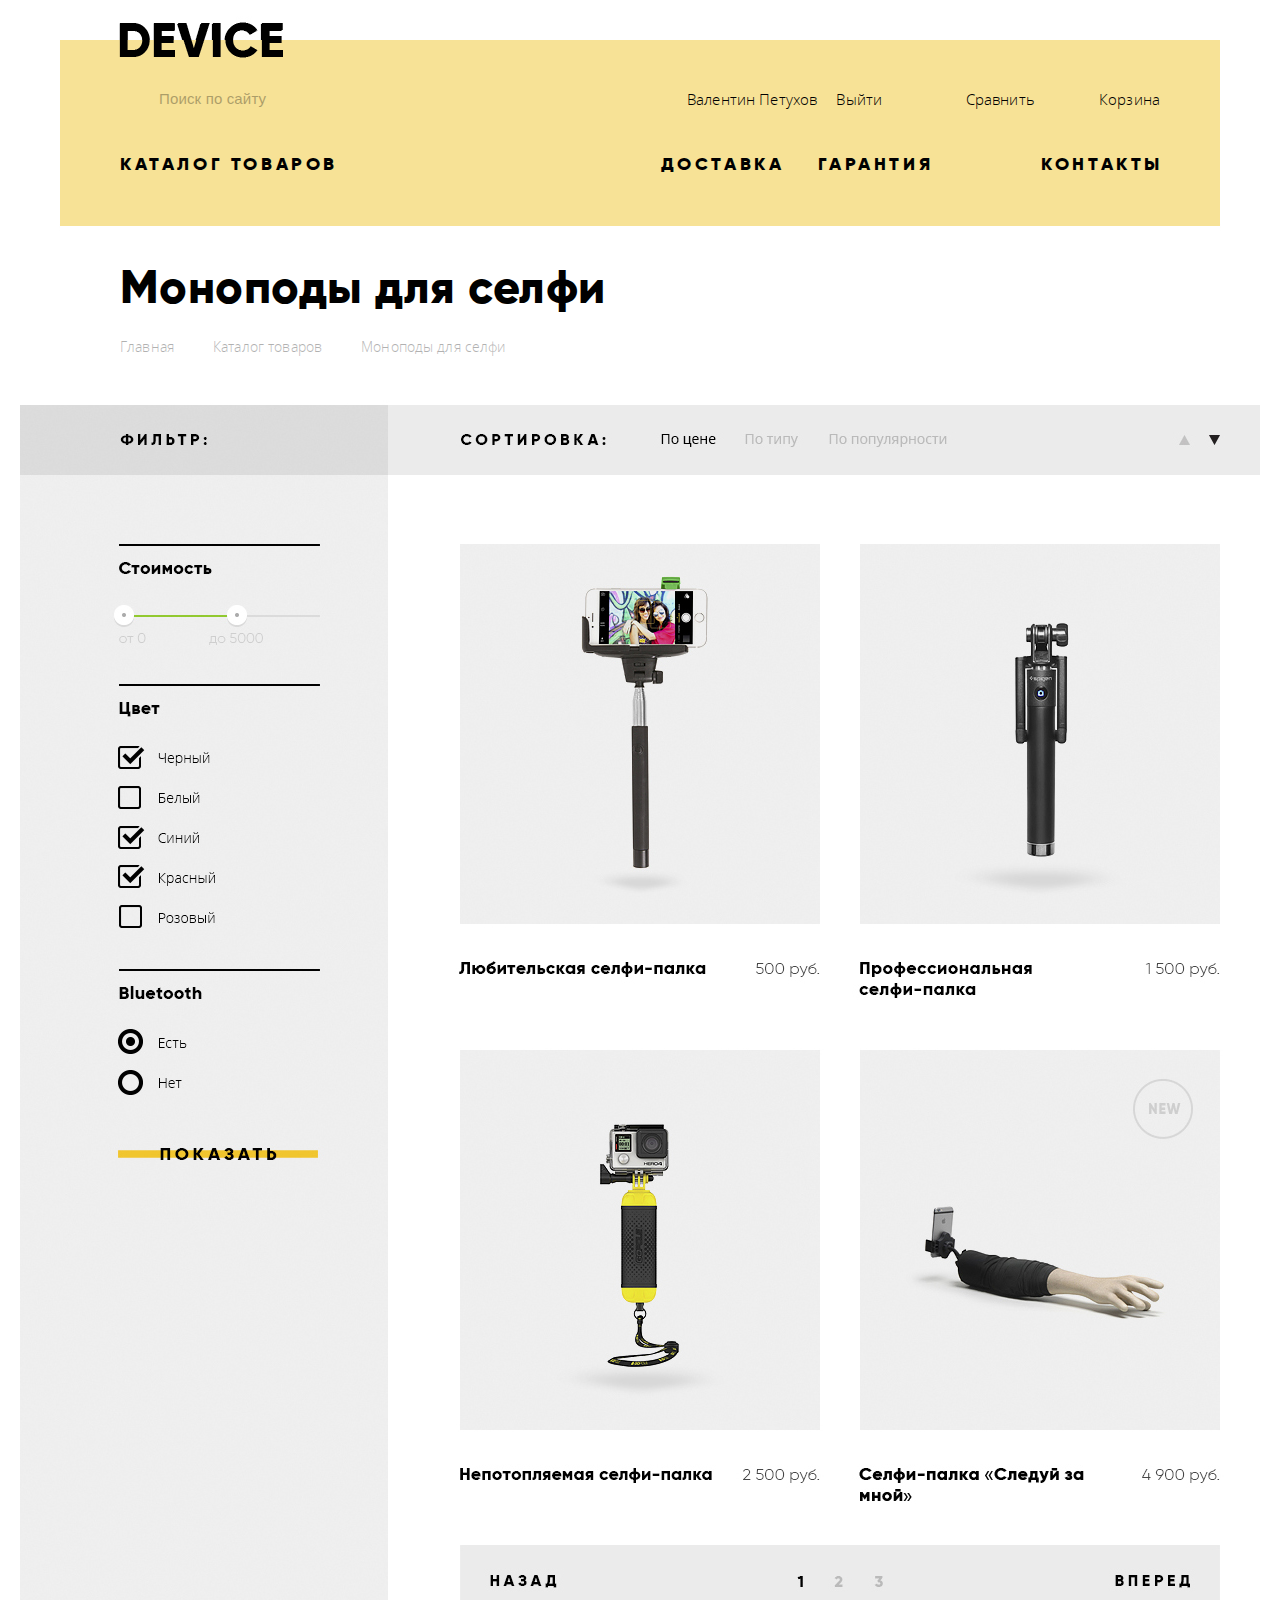
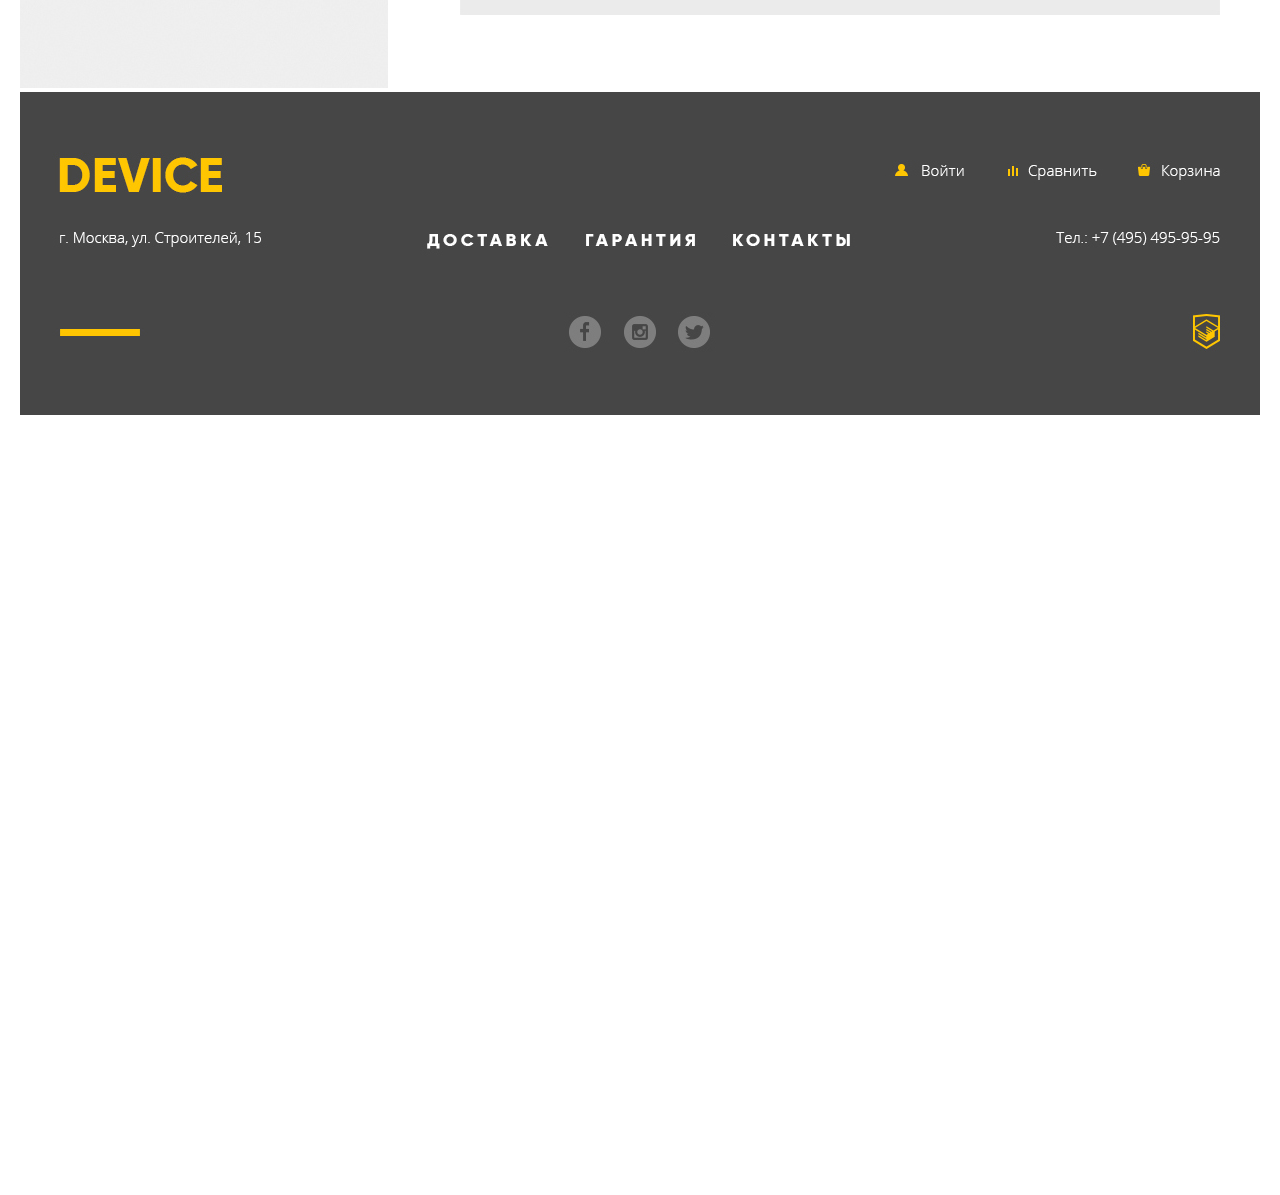
==== commit f9b684b1: "Домашнее задание №6 (Часть 8)" ====
--- a/catalog.html
+++ b/catalog.html
@@ -95,253 +95,253 @@
   </section>
 
 
-  <section class="catalog-header">
-    <div class="catalog-wrapper centerer">
-      <div class="catalog-left">
-        <h2 class="filter-title">Фильтр:</h2>
-      </div>
-      <div class="catalog-right">
-        <div class="catalog-sort">
-          <h2 class="sort-title">Сортировка:</h2>
-          <ul class="sort-type">
-            <li class="sort-type-item">
-              <a class="sort-type-link filter-current" href="#">По цене</a>
-            </li>
-            <li class="sort-type-item">
-              <a class="sort-type-link" href="#">По типу</a>
-            </li>
-            <li class="sort-type-item">
-              <a class="sort-type-link" href="#">По популярности</a>
-            </li>
-          </ul>
-          <ul class="sort-direction">
-            <li class="sort-direction-item">
-              <!--<a class="sort-direction-link triangle-up filter-current">По убыванию</a> &lt;!&ndash; Текст временно пока нет иконок &ndash;&gt;-->
-            </li>
-            <li class="sort-direction-item">
-              <!--<a class="sort-direction-link triangle-down">По возрастанию</a> &lt;!&ndash; Текст временно пока нет иконок &ndash;&gt;-->
-            </li>
-          </ul>
-        </div>
-      </div>
-    </div>
-  </section>
-
-  <section class="catalog-main">
-    <div class="catalog-wrapper centerer">
-      <div class="catalog-left">
-        <div class="catalog-filter">
-          <form class="catalog-filter-form" action="https://echo.htmlacademy.ru" method="post">
-            <fieldset>
-              <legend>Стоимость</legend>
-              <div class="coast-range">
-                <div class="scale">
-                  <div class="scale-set"></div>
-                </div>
-                <div class="coast-range-toggle toggle-min"></div>
-                <div class="coast-range-toggle toggle-max"></div>
-              </div>
-              <div class="coast-range-count">
-                <span>от 0</span>
-                <span>до 5000</span>
-              </div>
-            </fieldset>
-            <fieldset>
-              <legend>Цвет</legend>
-              <ul class="filter-list">
-                <li class="filter-option">
-                  <input class="visually-hidden filter-input filter-input-checkbox" type="checkbox" name="black-color" id="filter-black-color" checked>
-                  <label for="filter-black-color">Черный</label>
-                </li>
-                <li class="filter-option">
-                  <input class="visually-hidden filter-input filter-input-checkbox" type="checkbox" name="white-color" id="filter-white-color">
-                  <label for="filter-white-color">Белый</label>
-                </li>
-                <li class="filter-option">
-                  <input class="visually-hidden filter-input filter-input-checkbox" type="checkbox" name="blue-color" id="filter-blue-color" checked>
-                  <label for="filter-blue-color">Синий</label>
-                </li>
-                <li class="filter-option">
-                  <input class="visually-hidden filter-input filter-input-checkbox" type="checkbox" name="red-color" id="filter-red-color" checked>
-                  <label for="filter-red-color">Красный</label>
-                </li>
-                <li class="filter-option">
-                  <input class="visually-hidden filter-input filter-input-checkbox" type="checkbox" name="pink-color" id="filter-pink-color">
-                  <label for="filter-pink-color">Розовый</label>
-                </li>
-              </ul>
-            </fieldset>
-            <fieldset>
-              <legend>Bluetooth</legend>
-              <ul class="filter-list">
-                <li class="filter-option">
-                  <input class="visually-hidden filter-input filter-input-radio" type="radio" name="bluetooth-avialability" value="yes" id="filter-bluetooth-yes">
-                  <label for="filter-bluetooth-yes">Есть</label>
-                </li>
-                <li class="filter-option">
-                  <input class="visually-hidden filter-input filter-input-radio" type="radio" name="bluetooth-avialability" value="no" id="filter-bluetooth-no" checked>
-                  <label for="filter-bluetooth-no">Нет</label>
-                </li>
-              </ul>
-            </fieldset>
-            <button class="button" type="submit">Показать</button>
-          </form>
-        </div>
-      </div>
-      <div class="catalog-right">
-        <div class="catalog-content">
-          <div class="catalog-products">
-            <article class="product">
-              <a class="product-link" href="#">
-                <div class="product-image">
-                  <img src="img/product-1.jpg" width="360" height="380" alt="(Изображение) Любительская селфи-палка">
-                </div>
-                <div class="product-layout">
-                  <button class="button">В корзину</button>
-                  <a class="product-layout-link" href="#">Добавить к сравнению</a>
-                </div>
-                <div class="product-info">
-                  <h2 class="product-title">Любительская селфи-палка</h2>
-                  <p class="product-price">500 руб.</p>
-                </div>
-                <div class="product-status status-hidden">
-                  <img src="new.jpg" width="123" height="123" alt="Новинка">
-                </div>
-              </a>
-            </article>
-
-            <article class="product">
-              <a class="product-link" href="#">
-                <div class="product-image">
-                  <img src="img/product-2.jpg" width="360" height="380" alt="(Изображение) Профессиональная селфи-палка">
-                </div>
-                <div class="product-layout">
-                  <button class="button">В корзину</button>
-                  <a class="product-layout-link" href="#">Добавить к сравнению</a>
-                </div>
-                <div class="product-info">
-                  <h2 class="product-title">Профессиональная селфи-палка</h2>
-                  <p class="product-price">1500 руб.</p>
-                </div>
-                <div class="product-status status-hidden">
-                  <img src="new.jpg" width="123" height="123" alt="Новинка">
-                </div>
-              </a>
-            </article>
-
-            <article class="product">
-              <a class="product-link" href="#">
-                <div class="product-image">
-                  <img src="img/product-3.jpg" width="360" height="380" alt="(Изображение) Непотопляемая селфи-палка">
-                </div>
-                <div class="product-layout">
-                  <button class="button">В корзину</button>
-                  <a class="product-layout-link" href="#">Добавить к сравнению</a>
-                </div>
-                <div class="product-info">
-                  <h2 class="product-title">Непотопляемая селфи-палка</h2>
-                  <p class="product-price">2500 руб.</p>
-                </div>
-                <div class="product-status status-hidden">
-                  <img src="new.jpg" width="123" height="123" alt="Новинка">
-                </div>
-              </a>
-            </article>
-
-            <article class="product">
-              <a class="product-link" href="#">
-                <div class="product-image">
-                  <img src="img/product-4.jpg" width="360" height="380" alt="(Изображение) Селфи-палка Следуй за мной">
-                </div>
-                <div class="product-layout">
-                  <button class="button">В корзину</button>
-                  <a class="product-layout-link" href="#">Добавить к сравнению</a>
-                </div>
-                <div class="product-info">
-                  <h2 class="product-title">Селфи-палка Следуй за мной</h2>
-                  <p class="product-price">500 руб.</p>
-                </div>
-                <div class="product-status">
-                  <img src="new.jpg" width="123" height="123" alt="Новинка">
-                </div>
-              </a>
-            </article>
-          </div>
-          <ul class="pagination-list">
-            <li class="pagination-item previous">
-              <a class="pagination-link" href="#">Назад</a>
-            </li>
-            <li class="pagination-item pagination-item-current">
-              <a class="pagination-link">1</a>
-            </li>
-            <li class="pagination-item">
-              <a class="pagination-link" href="#">2</a>
-            </li>
-            <li class="pagination-item">
-              <a class="pagination-link" href="#">3</a>
-            </li>
-            <li class="pagination-item forward">
-              <a class="pagination-link" href="#">Вперед</a>
-            </li>
-          </ul>
-        </div>
-      </div>
-    </div>
-  </section>
+  <!--<section class="catalog-header">-->
+    <!--<div class="catalog-wrapper centerer">-->
+      <!--<div class="catalog-left">-->
+        <!--<h2 class="filter-title">Фильтр:</h2>-->
+      <!--</div>-->
+      <!--<div class="catalog-right">-->
+        <!--<div class="catalog-sort">-->
+          <!--<h2 class="sort-title">Сортировка:</h2>-->
+          <!--<ul class="sort-type">-->
+            <!--<li class="sort-type-item">-->
+              <!--<a class="sort-type-link filter-current" href="#">По цене</a>-->
+            <!--</li>-->
+            <!--<li class="sort-type-item">-->
+              <!--<a class="sort-type-link" href="#">По типу</a>-->
+            <!--</li>-->
+            <!--<li class="sort-type-item">-->
+              <!--<a class="sort-type-link" href="#">По популярности</a>-->
+            <!--</li>-->
+          <!--</ul>-->
+          <!--<ul class="sort-direction">-->
+            <!--<li class="sort-direction-item">-->
+              <!--&lt;!&ndash;<a class="sort-direction-link triangle-up filter-current">По убыванию</a> &lt;!&ndash; Текст временно пока нет иконок &ndash;&gt;&ndash;&gt;-->
+            <!--</li>-->
+            <!--<li class="sort-direction-item">-->
+              <!--&lt;!&ndash;<a class="sort-direction-link triangle-down">По возрастанию</a> &lt;!&ndash; Текст временно пока нет иконок &ndash;&gt;&ndash;&gt;-->
+            <!--</li>-->
+          <!--</ul>-->
+        <!--</div>-->
+      <!--</div>-->
+    <!--</div>-->
+  <!--</section>-->
+
+  <!--<section class="catalog-main">-->
+    <!--<div class="catalog-wrapper centerer">-->
+      <!--<div class="catalog-left">-->
+        <!--<div class="catalog-filter">-->
+          <!--<form class="catalog-filter-form" action="https://echo.htmlacademy.ru" method="post">-->
+            <!--<fieldset>-->
+              <!--<legend>Стоимость</legend>-->
+              <!--<div class="coast-range">-->
+                <!--<div class="scale">-->
+                  <!--<div class="scale-set"></div>-->
+                <!--</div>-->
+                <!--<div class="coast-range-toggle toggle-min"></div>-->
+                <!--<div class="coast-range-toggle toggle-max"></div>-->
+              <!--</div>-->
+              <!--<div class="coast-range-count">-->
+                <!--<span>от 0</span>-->
+                <!--<span>до 5000</span>-->
+              <!--</div>-->
+            <!--</fieldset>-->
+            <!--<fieldset>-->
+              <!--<legend>Цвет</legend>-->
+              <!--<ul class="filter-list">-->
+                <!--<li class="filter-option">-->
+                  <!--<input class="visually-hidden filter-input filter-input-checkbox" type="checkbox" name="black-color" id="filter-black-color" checked>-->
+                  <!--<label for="filter-black-color">Черный</label>-->
+                <!--</li>-->
+                <!--<li class="filter-option">-->
+                  <!--<input class="visually-hidden filter-input filter-input-checkbox" type="checkbox" name="white-color" id="filter-white-color">-->
+                  <!--<label for="filter-white-color">Белый</label>-->
+                <!--</li>-->
+                <!--<li class="filter-option">-->
+                  <!--<input class="visually-hidden filter-input filter-input-checkbox" type="checkbox" name="blue-color" id="filter-blue-color" checked>-->
+                  <!--<label for="filter-blue-color">Синий</label>-->
+                <!--</li>-->
+                <!--<li class="filter-option">-->
+                  <!--<input class="visually-hidden filter-input filter-input-checkbox" type="checkbox" name="red-color" id="filter-red-color" checked>-->
+                  <!--<label for="filter-red-color">Красный</label>-->
+                <!--</li>-->
+                <!--<li class="filter-option">-->
+                  <!--<input class="visually-hidden filter-input filter-input-checkbox" type="checkbox" name="pink-color" id="filter-pink-color">-->
+                  <!--<label for="filter-pink-color">Розовый</label>-->
+                <!--</li>-->
+              <!--</ul>-->
+            <!--</fieldset>-->
+            <!--<fieldset>-->
+              <!--<legend>Bluetooth</legend>-->
+              <!--<ul class="filter-list">-->
+                <!--<li class="filter-option">-->
+                  <!--<input class="visually-hidden filter-input filter-input-radio" type="radio" name="bluetooth-avialability" value="yes" id="filter-bluetooth-yes">-->
+                  <!--<label for="filter-bluetooth-yes">Есть</label>-->
+                <!--</li>-->
+                <!--<li class="filter-option">-->
+                  <!--<input class="visually-hidden filter-input filter-input-radio" type="radio" name="bluetooth-avialability" value="no" id="filter-bluetooth-no" checked>-->
+                  <!--<label for="filter-bluetooth-no">Нет</label>-->
+                <!--</li>-->
+              <!--</ul>-->
+            <!--</fieldset>-->
+            <!--<button class="button" type="submit">Показать</button>-->
+          <!--</form>-->
+        <!--</div>-->
+      <!--</div>-->
+      <!--<div class="catalog-right">-->
+        <!--<div class="catalog-content">-->
+          <!--<div class="catalog-products">-->
+            <!--<article class="product">-->
+              <!--<a class="product-link" href="#">-->
+                <!--<div class="product-image">-->
+                  <!--<img src="img/product-1.jpg" width="360" height="380" alt="(Изображение) Любительская селфи-палка">-->
+                <!--</div>-->
+                <!--<div class="product-layout">-->
+                  <!--<button class="button">В корзину</button>-->
+                  <!--<a class="product-layout-link" href="#">Добавить к сравнению</a>-->
+                <!--</div>-->
+                <!--<div class="product-info">-->
+                  <!--<h2 class="product-title">Любительская селфи-палка</h2>-->
+                  <!--<p class="product-price">500 руб.</p>-->
+                <!--</div>-->
+                <!--<div class="product-status status-hidden">-->
+                  <!--<img src="new.jpg" width="123" height="123" alt="Новинка">-->
+                <!--</div>-->
+              <!--</a>-->
+            <!--</article>-->
+
+            <!--<article class="product">-->
+              <!--<a class="product-link" href="#">-->
+                <!--<div class="product-image">-->
+                  <!--<img src="img/product-2.jpg" width="360" height="380" alt="(Изображение) Профессиональная селфи-палка">-->
+                <!--</div>-->
+                <!--<div class="product-layout">-->
+                  <!--<button class="button">В корзину</button>-->
+                  <!--<a class="product-layout-link" href="#">Добавить к сравнению</a>-->
+                <!--</div>-->
+                <!--<div class="product-info">-->
+                  <!--<h2 class="product-title">Профессиональная селфи-палка</h2>-->
+                  <!--<p class="product-price">1500 руб.</p>-->
+                <!--</div>-->
+                <!--<div class="product-status status-hidden">-->
+                  <!--<img src="new.jpg" width="123" height="123" alt="Новинка">-->
+                <!--</div>-->
+              <!--</a>-->
+            <!--</article>-->
+
+            <!--<article class="product">-->
+              <!--<a class="product-link" href="#">-->
+                <!--<div class="product-image">-->
+                  <!--<img src="img/product-3.jpg" width="360" height="380" alt="(Изображение) Непотопляемая селфи-палка">-->
+                <!--</div>-->
+                <!--<div class="product-layout">-->
+                  <!--<button class="button">В корзину</button>-->
+                  <!--<a class="product-layout-link" href="#">Добавить к сравнению</a>-->
+                <!--</div>-->
+                <!--<div class="product-info">-->
+                  <!--<h2 class="product-title">Непотопляемая селфи-палка</h2>-->
+                  <!--<p class="product-price">2500 руб.</p>-->
+                <!--</div>-->
+                <!--<div class="product-status status-hidden">-->
+                  <!--<img src="new.jpg" width="123" height="123" alt="Новинка">-->
+                <!--</div>-->
+              <!--</a>-->
+            <!--</article>-->
+
+            <!--<article class="product">-->
+              <!--<a class="product-link" href="#">-->
+                <!--<div class="product-image">-->
+                  <!--<img src="img/product-4.jpg" width="360" height="380" alt="(Изображение) Селфи-палка Следуй за мной">-->
+                <!--</div>-->
+                <!--<div class="product-layout">-->
+                  <!--<button class="button">В корзину</button>-->
+                  <!--<a class="product-layout-link" href="#">Добавить к сравнению</a>-->
+                <!--</div>-->
+                <!--<div class="product-info">-->
+                  <!--<h2 class="product-title">Селфи-палка Следуй за мной</h2>-->
+                  <!--<p class="product-price">500 руб.</p>-->
+                <!--</div>-->
+                <!--<div class="product-status">-->
+                  <!--<img src="new.jpg" width="123" height="123" alt="Новинка">-->
+                <!--</div>-->
+              <!--</a>-->
+            <!--</article>-->
+          <!--</div>-->
+          <!--<ul class="pagination-list">-->
+            <!--<li class="pagination-item previous">-->
+              <!--<a class="pagination-link" href="#">Назад</a>-->
+            <!--</li>-->
+            <!--<li class="pagination-item pagination-item-current">-->
+              <!--<a class="pagination-link">1</a>-->
+            <!--</li>-->
+            <!--<li class="pagination-item">-->
+              <!--<a class="pagination-link" href="#">2</a>-->
+            <!--</li>-->
+            <!--<li class="pagination-item">-->
+              <!--<a class="pagination-link" href="#">3</a>-->
+            <!--</li>-->
+            <!--<li class="pagination-item forward">-->
+              <!--<a class="pagination-link" href="#">Вперед</a>-->
+            <!--</li>-->
+          <!--</ul>-->
+        <!--</div>-->
+      <!--</div>-->
+    <!--</div>-->
+  <!--</section>-->
 </main>
 
-<footer class="main-footer">
-  <div class="wrapper">
-    <div class="footer-left">
-      <a class="main-footer-logo" href="/">
-        <img src="img/logo-footer.png" width="164" height="36" alt="Логотип сайта Device">
-      </a>
-      <p class="address">г. Москва, ул. Строителей, 15</p>
-    </div>
-    <div class="footer-middle">
-      <nav class="main-navigation">
-        <ul class="main-navigation-list">
-          <li class="main-navigation-item">
-            <a class="main-navigation-link" href="delivery.html">Доставка</a>
-          </li>
-          <li class="main-navigation-item">
-            <a class="main-navigation-link" href="warranty.html">Гарантия</a>
-          </li>
-          <li class="main-navigation-item">
-            <a class="main-navigation-link" href="contacts.html">Контакты</a>
-          </li>
-        </ul>
-      </nav>
-      <ul class="footer-social">
-        <li class="footer-social-item">
-          <a class="social-link facebook" href="https://ru-ru.facebook.com"><!-- Facebook --></a>
-        </li>
-        <li class="footer-social-item">
-          <a class="social-link instagram" href="https://www.instagram.com"><!-- Instagram --></a>
-        </li>
-        <li class="footer-social-item">
-          <a class="social-link twitter" href="https://twitter.com"><!-- Twitter --></a>
-        </li>
-      </ul>
-    </div>
-    <div class="footer-right">
-      <ul class="user-navigation-list">
-        <li class="user-navigation-item signin">
-          <a class="user-navigation-link" href="login.html">Войти</a>
-        </li>
-        <li class="user-navigation-item compare">
-          <a class="user-navigation-link" href="compare.html">Сравнить</a>
-        </li>
-        <li class="user-navigation-item cart">
-          <a class="user-navigation-link" href="cart.html">Корзина</a>
-        </li>
-      </ul>
-      <a class="phone" href="tel:+74954959595">Тел.: +7 (495) 495-95-95</a>
-      <a class="htmlacademy-link" href="https://htmlacademy.ru/intensive/htmlcss">
-        <img src="img/logo-html.svg" alt="Интенсив HTML Academy">
-      </a>
-    </div>
-  </div>
-</footer>
+<!--<footer class="main-footer">-->
+  <!--<div class="wrapper">-->
+    <!--<div class="footer-left">-->
+      <!--<a class="main-footer-logo" href="/">-->
+        <!--<img src="img/logo-footer.png" width="164" height="36" alt="Логотип сайта Device">-->
+      <!--</a>-->
+      <!--<p class="address">г. Москва, ул. Строителей, 15</p>-->
+    <!--</div>-->
+    <!--<div class="footer-middle">-->
+      <!--<nav class="main-navigation">-->
+        <!--<ul class="main-navigation-list">-->
+          <!--<li class="main-navigation-item">-->
+            <!--<a class="main-navigation-link" href="delivery.html">Доставка</a>-->
+          <!--</li>-->
+          <!--<li class="main-navigation-item">-->
+            <!--<a class="main-navigation-link" href="warranty.html">Гарантия</a>-->
+          <!--</li>-->
+          <!--<li class="main-navigation-item">-->
+            <!--<a class="main-navigation-link" href="contacts.html">Контакты</a>-->
+          <!--</li>-->
+        <!--</ul>-->
+      <!--</nav>-->
+      <!--<ul class="footer-social">-->
+        <!--<li class="footer-social-item">-->
+          <!--<a class="social-link facebook" href="https://ru-ru.facebook.com">&lt;!&ndash; Facebook &ndash;&gt;</a>-->
+        <!--</li>-->
+        <!--<li class="footer-social-item">-->
+          <!--<a class="social-link instagram" href="https://www.instagram.com">&lt;!&ndash; Instagram &ndash;&gt;</a>-->
+        <!--</li>-->
+        <!--<li class="footer-social-item">-->
+          <!--<a class="social-link twitter" href="https://twitter.com">&lt;!&ndash; Twitter &ndash;&gt;</a>-->
+        <!--</li>-->
+      <!--</ul>-->
+    <!--</div>-->
+    <!--<div class="footer-right">-->
+      <!--<ul class="user-navigation-list">-->
+        <!--<li class="user-navigation-item signin">-->
+          <!--<a class="user-navigation-link" href="login.html">Войти</a>-->
+        <!--</li>-->
+        <!--<li class="user-navigation-item compare">-->
+          <!--<a class="user-navigation-link" href="compare.html">Сравнить</a>-->
+        <!--</li>-->
+        <!--<li class="user-navigation-item cart">-->
+          <!--<a class="user-navigation-link" href="cart.html">Корзина</a>-->
+        <!--</li>-->
+      <!--</ul>-->
+      <!--<a class="phone" href="tel:+74954959595">Тел.: +7 (495) 495-95-95</a>-->
+      <!--<a class="htmlacademy-link" href="https://htmlacademy.ru/intensive/htmlcss">-->
+        <!--<img src="img/logo-html.svg" alt="Интенсив HTML Academy">-->
+      <!--</a>-->
+    <!--</div>-->
+  <!--</div>-->
+<!--</footer>-->
 </body>
 </html>
--- a/css/style.css
+++ b/css/style.css
@@ -43,7 +43,7 @@
 body {
   font-family: "Open Sans", Arial, sans-serif;
 
-  background-image: url("../img/device-catalog21.jpg");
+  background-image: url("../img/device-catalog2.jpg");
   background-size: 1240px auto;
   background-repeat: no-repeat;
   background-position: 50% 0;
@@ -1028,299 +1028,23 @@
   opacity: 0.1;
 }
 
-.catalog-header {
-  position: relative;
-  top: -73px;
-  width: 100%;
-  height: 70px;
-  opacity: 0.5;
-
-  background: linear-gradient(to right, #dbdbdb 0%, #dbdbdb 50%, #eeeeee 50%, #eeeeee 100%);
-}
-
-.catalog-wrapper {
-  display: flex;
-  flex-direction: row;
-}
-
-.catalog-left {
-  display: flex;
-  align-items: center;
-  width: 328px;
-  height: 70px;
-  padding-left: 60px;
-  box-sizing: border-box;
-
-  background-color: #dbdbdb;
-}
-
-.catalog-header .catalog-right {
-  display: flex;
-  align-items: center;
-  width: 832px;
-  height: 70px;
-  padding-left: 73px;
-  box-sizing: border-box;
-
-  background-color: #eeeeee;
-}
-
-.catalog-sort {
-  display: flex;
-  flex-direction: row;
-  align-items: center;
-  width: 100%;
-}
-
-.sort-type {
-  margin: 0;
-  margin-bottom: 4px;
-  padding: 0;
-  padding-left: 55px;
-
-  list-style-type: none;
-}
-
-.sort-type-item {
-  display: inline-block;
-}
-
-.sort-type-item:not(:last-child) {
-  margin-right: 25px;
-}
-
-.sort-direction {
-  margin: 0;
-  margin-left: auto;
-  padding: 0;
-
-  list-style-type: none;
-}
-
-.sort-direction-item {
-  display: inline-block;
-  width: 11px;
-  height: 10px;
-  background-color: #000000; /* Временно */
-}
-
-.sort-direction-item:first-child {
-  margin-right: 15px;
-}
-
-.catalog-main {
-  position: relative;
-  top: -73px;
-  width: 100%;
-  min-height: 1217px;
-
-  opacity: 0.5;
-
-  background: linear-gradient(to right, #eeeeee 0%, #eeeeee 50%, #ffffff 50%, #ffffff 100%);
-}
-
-.catalog-main .catalog-left {
-
-}
-
-
-
-
-
-
-
-
-
-
-
-
-
-
-
-
-
-
-
-
-.filter-title {
-  font-family: "Gilroy", Arial, sans-serif;
-  font-size: 16px;
-  font-weight: 800;
-  letter-spacing: 0.2em;
-  text-transform: uppercase;
-}
-
-.sort-title {
-  font-family: "Gilroy", Arial, sans-serif;
-  font-size: 16px;
-  font-weight: 800;
-  letter-spacing: 0.2em;
-  text-transform: uppercase;
-}
-
-.sort-type-link {
-  font-size: 14px;
-  font-weight: 400;
-  line-height: 18px;
-  color: #000000;
-  text-decoration: none;
-  opacity: 0.3;
-}
-
-.sort-type-link:hover {
-  opacity: 0.6;
-}
-
-.sort-type-link:active {
-  opacity: 1;
-}
-
-.sort-type-link.filter-current {
-  opacity: 1;
-}
-
-.sort-direction-link {
-  font-size: 14px; /* Временно, пока без иконок */
-  font-weight: 400; /* Временно, пока без иконок */
-  line-height: 18px; /* Временно, пока без иконок */
-  color: #000000; /* Временно, пока без иконок */
-  text-decoration: none; /* Временно, пока без иконок */
-  opacity: 0.3;
-}
-
-.sort-direction-link:hover {
-  opacity: 0.6;
-}
-
-.sort-direction-link:active {
-  opacity: 1;
-}
-
-.sort-direction-link.filter-current {
-  opacity: 1;
-}
-
-.catalog-filter {
-  background-color: rgba(0, 0, 0, 0.08);
-}
-
-legend {
-  font-family: "Gilroy", Arial, sans-serif;
-  font-size: 18px;
-  font-weight: 800;
-  letter-spacing: .01em;
-}
-
-.coast-range-count span {
-  font-family: "Gilroy", Arial, sans-serif;
-  font-size: 14px;
-  font-weight: 300;
-  line-height: 22px;
-  opacity: 0.2;
-}
-
-.filter-list {
-  list-style-type: none;
-}
-
-.filter-input:disabled {
-  opacity: 0.25;
-}
-
-.filter-input:disabled + label {
-  color: #a6a6a6;
-}
-
-.filter-input:not(:disabled):hover,
-.filter-input:not(:disabled):hover + label {
-  opacity: 0.6;
-}
-
-.filter-input:not(:disabled):active,
-.filter-input:not(:disabled):active + label {
-  opacity: 1;
-}
-
-.filter-input + label {
-  font-size: 14px;
-  font-weight: 400;
-  line-height: 40px;
-  letter-spacing: 0.01em;
-}
-
-.catalog-filter-form button {
-  font-family: "Gilroy", Arial, sans-serif;
-  font-size: 18px;
-  font-weight: 800;
-  letter-spacing: 0.2em;
-
-  background-color: #f0c52e;
-  border: none;
-}
-
-.catalog-filter-form button:active {
-  color: #f7e184;
-
-  background-color: #000000;
-  outline: none;
-}
-
-.product:hover .product-image {
-  opacity: 0.7;
-}
-
-.product-link {
-  color: #000000;
-  text-decoration: none;
-}
-
-.product-layout button {
-  font-family: "Gilroy", Arial, sans-serif;
-  font-size: 18px;
-  font-weight: 800;
-  letter-spacing: 0.2em;
-
-  background-color: #f0c52e;
-  border: none;
-  outline: none;
-}
-
-.product-layout button:active {
-  color: rgba(0, 0, 0, 0.3);
-}
-
-.product-layout-link {
-  font-size: 13px;
-  font-weight: 300;
-  line-height: 36px;
-  letter-spacing: 0.01em;
-  color: #000000;
-  text-decoration: none;
-  opacity: 0.5;
-}
-
-.product-layout-link:hover {
-  opacity: 1;
-}
-
-.product-layout-link:active {
-  opacity: 0.2;
-}
-
-.product-title {
-  font-family: "Gilroy", Arial, sans-serif;
-  font-size: 18px;
-  font-weight: 800;
-  letter-spacing: 0.01em;
-}
-
-.product-price {
-  font-family: "Gilroy", Arial, sans-serif;
-  font-size: 16px;
-  font-weight: 300;
-  letter-spacing: 0.01em;
-  color: #464646;
-}
+
+
+
+
+
+
+
+
+
+
+
+
+
+
+
+
+
 
 .pagination-list {
   list-style-type: none;
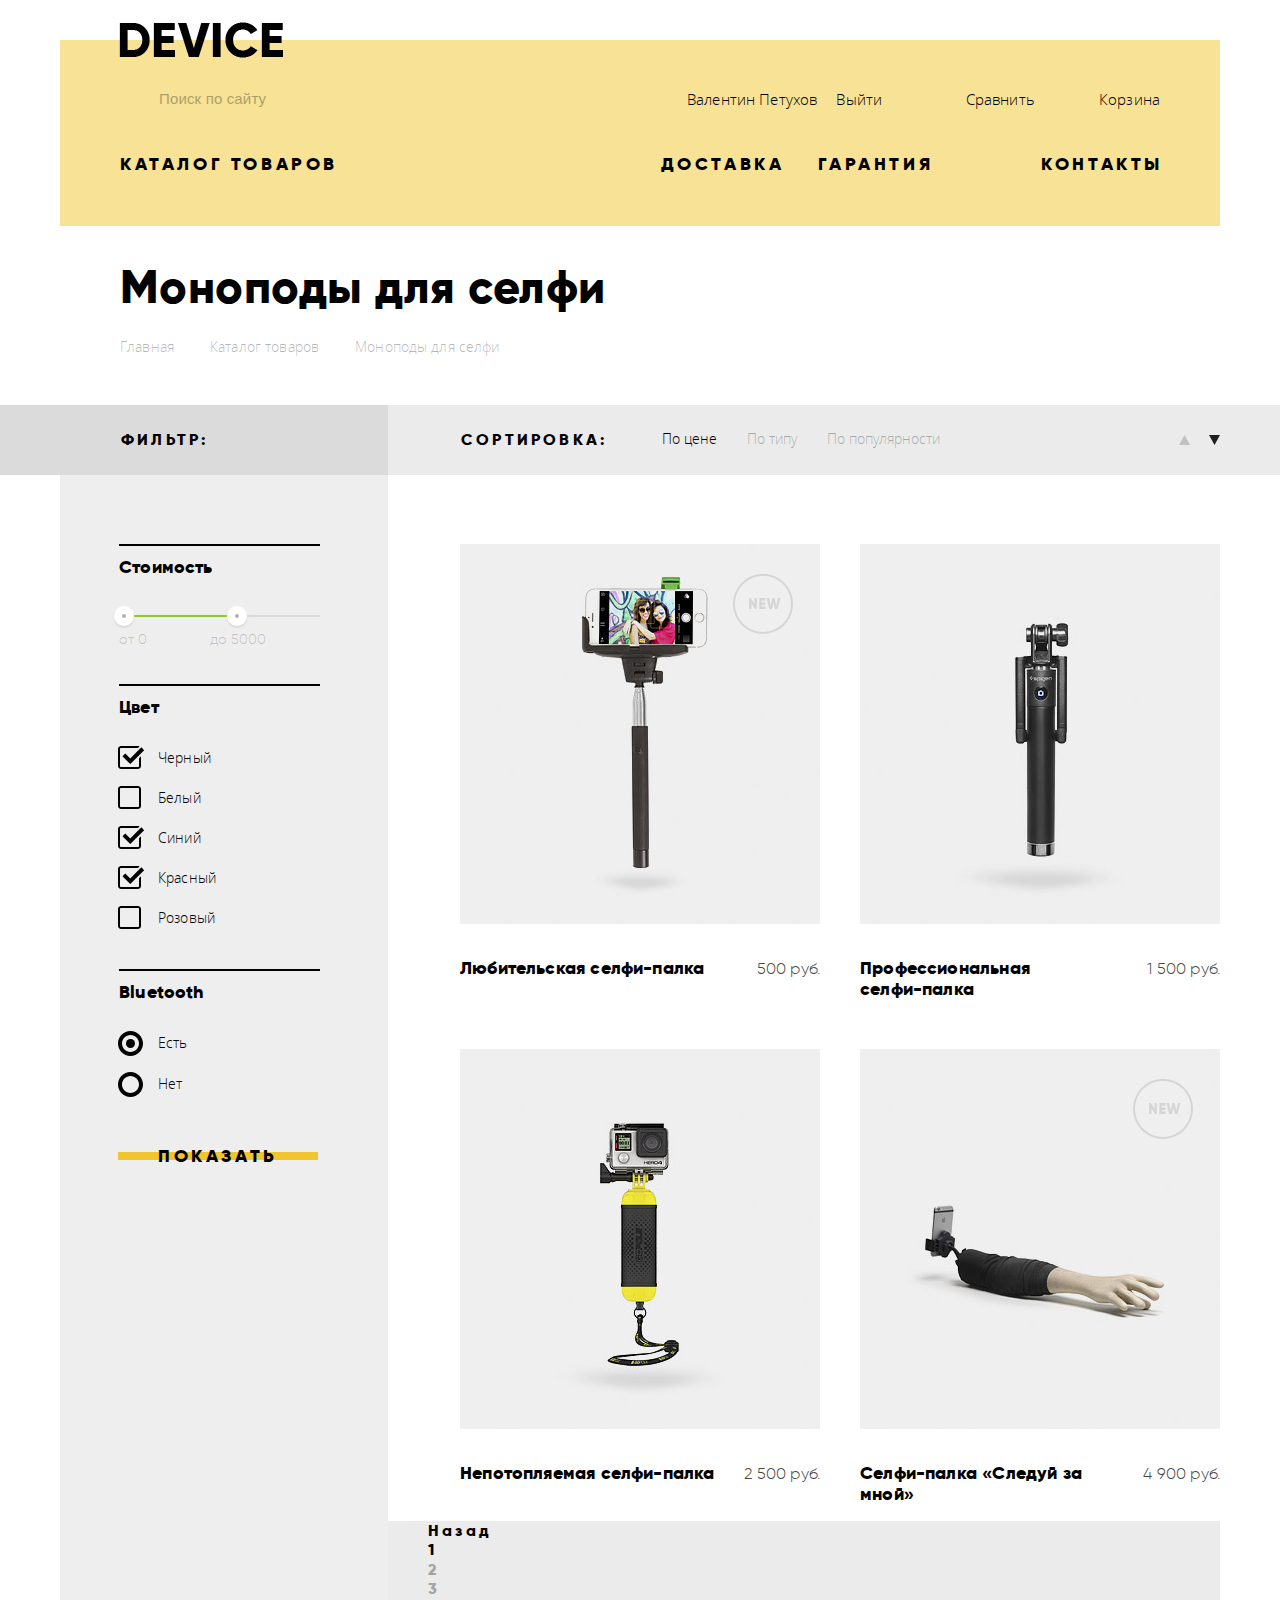
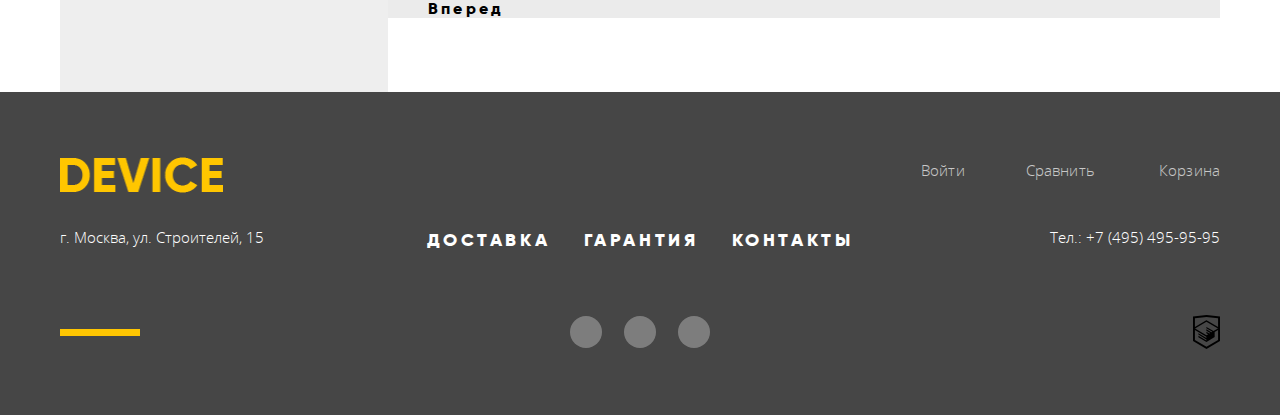
==== commit caceec7f: "Домашнее задание №6 (Часть 6)" ====
--- a/catalog.html
+++ b/catalog.html
@@ -7,7 +7,7 @@
   <link href="css/style.css" rel="stylesheet">
 </head>
 <body>
-<header class="main-header centerer">
+<header class="main-header main-header-small centerer">
   <div class="wrapper">
     <a class="main-header-logo" href="/">
       <img src="img/logo.png" width="164" height="36" alt="Логотип сайта Device">
@@ -95,253 +95,244 @@
   </section>
 
 
-  <!--<section class="catalog-header">-->
-    <!--<div class="catalog-wrapper centerer">-->
-      <!--<div class="catalog-left">-->
-        <!--<h2 class="filter-title">Фильтр:</h2>-->
-      <!--</div>-->
-      <!--<div class="catalog-right">-->
-        <!--<div class="catalog-sort">-->
-          <!--<h2 class="sort-title">Сортировка:</h2>-->
-          <!--<ul class="sort-type">-->
-            <!--<li class="sort-type-item">-->
-              <!--<a class="sort-type-link filter-current" href="#">По цене</a>-->
-            <!--</li>-->
-            <!--<li class="sort-type-item">-->
-              <!--<a class="sort-type-link" href="#">По типу</a>-->
-            <!--</li>-->
-            <!--<li class="sort-type-item">-->
-              <!--<a class="sort-type-link" href="#">По популярности</a>-->
-            <!--</li>-->
-          <!--</ul>-->
-          <!--<ul class="sort-direction">-->
-            <!--<li class="sort-direction-item">-->
-              <!--&lt;!&ndash;<a class="sort-direction-link triangle-up filter-current">По убыванию</a> &lt;!&ndash; Текст временно пока нет иконок &ndash;&gt;&ndash;&gt;-->
-            <!--</li>-->
-            <!--<li class="sort-direction-item">-->
-              <!--&lt;!&ndash;<a class="sort-direction-link triangle-down">По возрастанию</a> &lt;!&ndash; Текст временно пока нет иконок &ndash;&gt;&ndash;&gt;-->
-            <!--</li>-->
-          <!--</ul>-->
-        <!--</div>-->
-      <!--</div>-->
-    <!--</div>-->
-  <!--</section>-->
-
-  <!--<section class="catalog-main">-->
-    <!--<div class="catalog-wrapper centerer">-->
-      <!--<div class="catalog-left">-->
-        <!--<div class="catalog-filter">-->
-          <!--<form class="catalog-filter-form" action="https://echo.htmlacademy.ru" method="post">-->
-            <!--<fieldset>-->
-              <!--<legend>Стоимость</legend>-->
-              <!--<div class="coast-range">-->
-                <!--<div class="scale">-->
-                  <!--<div class="scale-set"></div>-->
-                <!--</div>-->
-                <!--<div class="coast-range-toggle toggle-min"></div>-->
-                <!--<div class="coast-range-toggle toggle-max"></div>-->
-              <!--</div>-->
-              <!--<div class="coast-range-count">-->
-                <!--<span>от 0</span>-->
-                <!--<span>до 5000</span>-->
-              <!--</div>-->
-            <!--</fieldset>-->
-            <!--<fieldset>-->
-              <!--<legend>Цвет</legend>-->
-              <!--<ul class="filter-list">-->
-                <!--<li class="filter-option">-->
-                  <!--<input class="visually-hidden filter-input filter-input-checkbox" type="checkbox" name="black-color" id="filter-black-color" checked>-->
-                  <!--<label for="filter-black-color">Черный</label>-->
-                <!--</li>-->
-                <!--<li class="filter-option">-->
-                  <!--<input class="visually-hidden filter-input filter-input-checkbox" type="checkbox" name="white-color" id="filter-white-color">-->
-                  <!--<label for="filter-white-color">Белый</label>-->
-                <!--</li>-->
-                <!--<li class="filter-option">-->
-                  <!--<input class="visually-hidden filter-input filter-input-checkbox" type="checkbox" name="blue-color" id="filter-blue-color" checked>-->
-                  <!--<label for="filter-blue-color">Синий</label>-->
-                <!--</li>-->
-                <!--<li class="filter-option">-->
-                  <!--<input class="visually-hidden filter-input filter-input-checkbox" type="checkbox" name="red-color" id="filter-red-color" checked>-->
-                  <!--<label for="filter-red-color">Красный</label>-->
-                <!--</li>-->
-                <!--<li class="filter-option">-->
-                  <!--<input class="visually-hidden filter-input filter-input-checkbox" type="checkbox" name="pink-color" id="filter-pink-color">-->
-                  <!--<label for="filter-pink-color">Розовый</label>-->
-                <!--</li>-->
-              <!--</ul>-->
-            <!--</fieldset>-->
-            <!--<fieldset>-->
-              <!--<legend>Bluetooth</legend>-->
-              <!--<ul class="filter-list">-->
-                <!--<li class="filter-option">-->
-                  <!--<input class="visually-hidden filter-input filter-input-radio" type="radio" name="bluetooth-avialability" value="yes" id="filter-bluetooth-yes">-->
-                  <!--<label for="filter-bluetooth-yes">Есть</label>-->
-                <!--</li>-->
-                <!--<li class="filter-option">-->
-                  <!--<input class="visually-hidden filter-input filter-input-radio" type="radio" name="bluetooth-avialability" value="no" id="filter-bluetooth-no" checked>-->
-                  <!--<label for="filter-bluetooth-no">Нет</label>-->
-                <!--</li>-->
-              <!--</ul>-->
-            <!--</fieldset>-->
-            <!--<button class="button" type="submit">Показать</button>-->
-          <!--</form>-->
-        <!--</div>-->
-      <!--</div>-->
-      <!--<div class="catalog-right">-->
-        <!--<div class="catalog-content">-->
-          <!--<div class="catalog-products">-->
-            <!--<article class="product">-->
-              <!--<a class="product-link" href="#">-->
-                <!--<div class="product-image">-->
-                  <!--<img src="img/product-1.jpg" width="360" height="380" alt="(Изображение) Любительская селфи-палка">-->
-                <!--</div>-->
-                <!--<div class="product-layout">-->
-                  <!--<button class="button">В корзину</button>-->
-                  <!--<a class="product-layout-link" href="#">Добавить к сравнению</a>-->
-                <!--</div>-->
-                <!--<div class="product-info">-->
-                  <!--<h2 class="product-title">Любительская селфи-палка</h2>-->
-                  <!--<p class="product-price">500 руб.</p>-->
-                <!--</div>-->
-                <!--<div class="product-status status-hidden">-->
-                  <!--<img src="new.jpg" width="123" height="123" alt="Новинка">-->
-                <!--</div>-->
-              <!--</a>-->
-            <!--</article>-->
-
-            <!--<article class="product">-->
-              <!--<a class="product-link" href="#">-->
-                <!--<div class="product-image">-->
-                  <!--<img src="img/product-2.jpg" width="360" height="380" alt="(Изображение) Профессиональная селфи-палка">-->
-                <!--</div>-->
-                <!--<div class="product-layout">-->
-                  <!--<button class="button">В корзину</button>-->
-                  <!--<a class="product-layout-link" href="#">Добавить к сравнению</a>-->
-                <!--</div>-->
-                <!--<div class="product-info">-->
-                  <!--<h2 class="product-title">Профессиональная селфи-палка</h2>-->
-                  <!--<p class="product-price">1500 руб.</p>-->
-                <!--</div>-->
-                <!--<div class="product-status status-hidden">-->
-                  <!--<img src="new.jpg" width="123" height="123" alt="Новинка">-->
-                <!--</div>-->
-              <!--</a>-->
-            <!--</article>-->
-
-            <!--<article class="product">-->
-              <!--<a class="product-link" href="#">-->
-                <!--<div class="product-image">-->
-                  <!--<img src="img/product-3.jpg" width="360" height="380" alt="(Изображение) Непотопляемая селфи-палка">-->
-                <!--</div>-->
-                <!--<div class="product-layout">-->
-                  <!--<button class="button">В корзину</button>-->
-                  <!--<a class="product-layout-link" href="#">Добавить к сравнению</a>-->
-                <!--</div>-->
-                <!--<div class="product-info">-->
-                  <!--<h2 class="product-title">Непотопляемая селфи-палка</h2>-->
-                  <!--<p class="product-price">2500 руб.</p>-->
-                <!--</div>-->
-                <!--<div class="product-status status-hidden">-->
-                  <!--<img src="new.jpg" width="123" height="123" alt="Новинка">-->
-                <!--</div>-->
-              <!--</a>-->
-            <!--</article>-->
-
-            <!--<article class="product">-->
-              <!--<a class="product-link" href="#">-->
-                <!--<div class="product-image">-->
-                  <!--<img src="img/product-4.jpg" width="360" height="380" alt="(Изображение) Селфи-палка Следуй за мной">-->
-                <!--</div>-->
-                <!--<div class="product-layout">-->
-                  <!--<button class="button">В корзину</button>-->
-                  <!--<a class="product-layout-link" href="#">Добавить к сравнению</a>-->
-                <!--</div>-->
-                <!--<div class="product-info">-->
-                  <!--<h2 class="product-title">Селфи-палка Следуй за мной</h2>-->
-                  <!--<p class="product-price">500 руб.</p>-->
-                <!--</div>-->
-                <!--<div class="product-status">-->
-                  <!--<img src="new.jpg" width="123" height="123" alt="Новинка">-->
-                <!--</div>-->
-              <!--</a>-->
-            <!--</article>-->
-          <!--</div>-->
-          <!--<ul class="pagination-list">-->
-            <!--<li class="pagination-item previous">-->
-              <!--<a class="pagination-link" href="#">Назад</a>-->
-            <!--</li>-->
-            <!--<li class="pagination-item pagination-item-current">-->
-              <!--<a class="pagination-link">1</a>-->
-            <!--</li>-->
-            <!--<li class="pagination-item">-->
-              <!--<a class="pagination-link" href="#">2</a>-->
-            <!--</li>-->
-            <!--<li class="pagination-item">-->
-              <!--<a class="pagination-link" href="#">3</a>-->
-            <!--</li>-->
-            <!--<li class="pagination-item forward">-->
-              <!--<a class="pagination-link" href="#">Вперед</a>-->
-            <!--</li>-->
-          <!--</ul>-->
-        <!--</div>-->
-      <!--</div>-->
-    <!--</div>-->
-  <!--</section>-->
+  <section class="catalog-header">
+    <div class="catalog-wrapper centerer">
+      <div class="catalog-left">
+        <div class="filter-header">
+          <h2 class="filter-header-title">Фильтр:</h2>
+        </div>
+      </div>
+
+      <div class="catalog-right">
+        <div class="sorting">
+          <h2 class="sorting-title">Сортировка:</h2>
+
+          <ul class="sorting-type">
+            <li class="sorting-type-item">
+              <a class="sorting-type-link catalog-header-current" href="#">По цене</a>
+            </li>
+            <li class="sorting-type-item">
+              <a class="sorting-type-link" href="#">По типу</a>
+            </li>
+            <li class="sorting-type-item">
+              <a class="sorting-type-link" href="#">По популярности</a>
+            </li>
+          </ul>
+
+          <ul class="sorting-direction">
+            <li class="sorting-direction-item">
+              <a class="sorting-direction-link ascending" href="#"><img src="img/sort-icon.svg"></a>
+            </li>
+            <li class="sorting-direction-item">
+              <a class="sorting-direction-link descending catalog-header-current" href="#"><img src="img/sort-icon.svg"></a>
+            </li>
+          </ul>
+        </div>
+      </div>
+    </div>
+  </section>
+
+  <section class="catalog-main">
+    <div class="catalog-wrapper centerer">
+      <div class="catalog-left">
+        <div class="filter-main">
+          <form class="filter-form" action="https://echo.htmlacademy.ru" method="post">
+            <fieldset>
+              <h2 class="fieldset-title filter-coast">Стоимость</h2>
+              <div class="coast-range">
+                <div class="coast-scale">
+                  <div class="coast-scale-set"></div>
+                </div>
+                <div class="coast-range-toggle toggle-min"></div>
+                <div class="coast-range-toggle toggle-max"></div>
+              </div>
+
+              <div class="coast-range-count">
+                <span>от 0</span>
+                <span>до 5000</span>
+              </div>
+            </fieldset>
+
+            <fieldset>
+              <h2 class="fieldset-title filter-color">Цвет</h2>
+              <ul class="color-list">
+                <li class="color-item">
+                  <input class="visually-hidden input-checkbox" type="checkbox" name="black-color" id="color-item-black" checked>
+                  <label for="color-item-black">Черный</label>
+                </li>
+
+                <li class="color-item">
+                  <input class="visually-hidden input-checkbox" type="checkbox" name="white-color" id="color-item-white">
+                  <label for="color-item-white">Белый</label>
+                </li>
+
+                <li class="color-item">
+                  <input class="visually-hidden input-checkbox" type="checkbox" name="blue-color" id="color-item-blue" checked>
+                  <label for="color-item-blue">Синий</label>
+                </li>
+
+                <li class="color-item">
+                  <input class="visually-hidden input-checkbox" type="checkbox" name="red-color" id="color-item-red" checked>
+                  <label for="color-item-red">Красный</label>
+                </li>
+
+                <li class="color-item">
+                  <input class="visually-hidden input-checkbox" type="checkbox" name="pink-color" id="color-item-pink">
+                  <label for="color-item-pink">Розовый</label>
+                </li>
+              </ul>
+            </fieldset>
+
+            <fieldset>
+              <h2 class="fieldset-title filter-bt">Bluetooth</h2>
+              <ul class="filter-list">
+                <li class="filter-option">
+                  <input class="visually-hidden input-radio" type="radio" name="bluetooth-avialability" value="yes" id="filter-bluetooth-yes" checked>
+                  <label for="filter-bluetooth-yes">Есть</label>
+                </li>
+                <li class="filter-option">
+                  <input class="visually-hidden input-radio" type="radio" name="bluetooth-avialability" value="no" id="filter-bluetooth-no">
+                  <label for="filter-bluetooth-no">Нет</label>
+                </li>
+              </ul>
+            </fieldset>
+            <button class="button" type="submit">Показать</button>
+          </form>
+        </div>
+      </div>
+
+      <div class="catalog-right">
+        <div class="catalog-products">
+          <article class="product new">
+            <div class="product-image">
+              <img src="img/product-1.jpg" width="360" height="380" alt="(Изображение) Любительская селфи-палка">
+            </div>
+            <div class="product-layout">
+              <button class="button">В корзину</button>
+              <a class="product-layout-link" href="#">Добавить к сравнению</a>
+            </div>
+            <div class="product-info">
+              <h2 class="product-title">Любительская селфи-палка</h2>
+              <p class="product-price">500 руб.</p>
+            </div>
+          </article>
+
+          <article class="product">
+            <div class="product-image">
+              <img src="img/product-2.jpg" width="360" height="380" alt="(Изображение) Профессиональная селфи-палка">
+            </div>
+            <div class="product-layout">
+              <button class="button">В корзину</button>
+              <a class="product-layout-link" href="#">Добавить к сравнению</a>
+            </div>
+            <div class="product-info">
+              <h2 class="product-title">Профессиональная<br> селфи-палка</h2>
+              <p class="product-price">1 500 руб.</p>
+            </div>
+          </article>
+
+          <article class="product">
+            <div class="product-image">
+              <img src="img/product-3.jpg" width="360" height="380" alt="(Изображение) Непотопляемая селфи-палка">
+            </div>
+            <div class="product-layout">
+              <button class="button">В корзину</button>
+              <a class="product-layout-link" href="#">Добавить к сравнению</a>
+            </div>
+            <div class="product-info">
+              <h2 class="product-title">Непотопляемая селфи-палка</h2>
+              <p class="product-price">2 500 руб.</p>
+            </div>
+          </article>
+
+          <article class="product new">
+            <div class="product-image">
+              <img src="img/product-4.jpg" width="360" height="380" alt="(Изображение) Селфи-палка Следуй за мной">
+            </div>
+            <div class="product-layout">
+              <button class="button">В корзину</button>
+              <a class="product-layout-link" href="#">Добавить к сравнению</a>
+            </div>
+            <div class="product-info">
+              <h2 class="product-title">Селфи-палка «Следуй за<br> мной»</h2>
+              <p class="product-price">4 900 руб.</p>
+            </div>
+          </article>
+        </div>
+        <ul class="pagination-list">
+          <li class="pagination-item previous">
+            <a class="pagination-link" href="#">Назад</a>
+          </li>
+          <li class="pagination-item pagination-item-current">
+            <a class="pagination-link">1</a>
+          </li>
+          <li class="pagination-item">
+            <a class="pagination-link" href="#">2</a>
+          </li>
+          <li class="pagination-item">
+            <a class="pagination-link" href="#">3</a>
+          </li>
+          <li class="pagination-item forward">
+            <a class="pagination-link" href="#">Вперед</a>
+          </li>
+        </ul>
+      </div>
+    </div>
+  </section>
 </main>
 
-<!--<footer class="main-footer">-->
-  <!--<div class="wrapper">-->
-    <!--<div class="footer-left">-->
-      <!--<a class="main-footer-logo" href="/">-->
-        <!--<img src="img/logo-footer.png" width="164" height="36" alt="Логотип сайта Device">-->
-      <!--</a>-->
-      <!--<p class="address">г. Москва, ул. Строителей, 15</p>-->
-    <!--</div>-->
-    <!--<div class="footer-middle">-->
-      <!--<nav class="main-navigation">-->
-        <!--<ul class="main-navigation-list">-->
-          <!--<li class="main-navigation-item">-->
-            <!--<a class="main-navigation-link" href="delivery.html">Доставка</a>-->
-          <!--</li>-->
-          <!--<li class="main-navigation-item">-->
-            <!--<a class="main-navigation-link" href="warranty.html">Гарантия</a>-->
-          <!--</li>-->
-          <!--<li class="main-navigation-item">-->
-            <!--<a class="main-navigation-link" href="contacts.html">Контакты</a>-->
-          <!--</li>-->
-        <!--</ul>-->
-      <!--</nav>-->
-      <!--<ul class="footer-social">-->
-        <!--<li class="footer-social-item">-->
-          <!--<a class="social-link facebook" href="https://ru-ru.facebook.com">&lt;!&ndash; Facebook &ndash;&gt;</a>-->
-        <!--</li>-->
-        <!--<li class="footer-social-item">-->
-          <!--<a class="social-link instagram" href="https://www.instagram.com">&lt;!&ndash; Instagram &ndash;&gt;</a>-->
-        <!--</li>-->
-        <!--<li class="footer-social-item">-->
-          <!--<a class="social-link twitter" href="https://twitter.com">&lt;!&ndash; Twitter &ndash;&gt;</a>-->
-        <!--</li>-->
-      <!--</ul>-->
-    <!--</div>-->
-    <!--<div class="footer-right">-->
-      <!--<ul class="user-navigation-list">-->
-        <!--<li class="user-navigation-item signin">-->
-          <!--<a class="user-navigation-link" href="login.html">Войти</a>-->
-        <!--</li>-->
-        <!--<li class="user-navigation-item compare">-->
-          <!--<a class="user-navigation-link" href="compare.html">Сравнить</a>-->
-        <!--</li>-->
-        <!--<li class="user-navigation-item cart">-->
-          <!--<a class="user-navigation-link" href="cart.html">Корзина</a>-->
-        <!--</li>-->
-      <!--</ul>-->
-      <!--<a class="phone" href="tel:+74954959595">Тел.: +7 (495) 495-95-95</a>-->
-      <!--<a class="htmlacademy-link" href="https://htmlacademy.ru/intensive/htmlcss">-->
-        <!--<img src="img/logo-html.svg" alt="Интенсив HTML Academy">-->
-      <!--</a>-->
-    <!--</div>-->
-  <!--</div>-->
-<!--</footer>-->
+<footer class="main-footer">
+  <div class="wrapper">
+    <div class="footer-left">
+      <a class="main-footer-logo" href="/">
+        <img src="img/logo-footer.png" width="164" height="36" alt="Логотип сайта Device">
+      </a>
+      <p class="address">г. Москва, ул. Строителей, 15</p>
+    </div>
+    <div class="footer-middle">
+      <nav class="main-navigation">
+        <ul class="main-navigation-list">
+          <li class="main-navigation-item">
+            <a class="main-navigation-link" href="delivery.html">Доставка</a>
+          </li>
+          <li class="main-navigation-item">
+            <a class="main-navigation-link" href="warranty.html">Гарантия</a>
+          </li>
+          <li class="main-navigation-item">
+            <a class="main-navigation-link" href="contacts.html">Контакты</a>
+          </li>
+        </ul>
+      </nav>
+      <ul class="footer-social">
+        <li class="footer-social-item">
+          <a class="social-link facebook" href="https://ru-ru.facebook.com"><!-- Facebook --></a>
+        </li>
+        <li class="footer-social-item">
+          <a class="social-link instagram" href="https://www.instagram.com"><!-- Instagram --></a>
+        </li>
+        <li class="footer-social-item">
+          <a class="social-link twitter" href="https://twitter.com"><!-- Twitter --></a>
+        </li>
+      </ul>
+    </div>
+    <div class="footer-right">
+      <ul class="user-navigation-list">
+        <li class="user-navigation-item signin">
+          <a class="user-navigation-link" href="login.html">Войти</a>
+        </li>
+        <li class="user-navigation-item compare">
+          <a class="user-navigation-link" href="compare.html">Сравнить</a>
+        </li>
+        <li class="user-navigation-item cart">
+          <a class="user-navigation-link" href="cart.html">Корзина</a>
+        </li>
+      </ul>
+      <a class="phone" href="tel:+74954959595">Тел.: +7 (495) 495-95-95</a>
+      <a class="htmlacademy-link" href="https://htmlacademy.ru/intensive/htmlcss">
+        <img src="img/logo-html.svg" alt="Интенсив HTML Academy">
+      </a>
+    </div>
+  </div>
+</footer>
 </body>
 </html>
--- a/css/style.css
+++ b/css/style.css
@@ -37,19 +37,23 @@
 html,
 body {
   min-width: 1240px;
-  min-height: 2755px;
+  /*min-height: 2755px;*/
 }
 
 body {
   font-family: "Open Sans", Arial, sans-serif;
 
-  background-image: url("../img/device-catalog2.jpg");
+  background-image: url("../img/device-catalog31.jpg");
   background-size: 1240px auto;
   background-repeat: no-repeat;
   background-position: 50% 0;
 }
 
 .visually-hidden {
+  display: none;
+}
+
+.status-hidden {
   display: none;
 }
 
@@ -64,6 +68,7 @@
   width: 220px;
   margin-bottom: 54px;
   padding: 10px 0px;
+  border-radius: 0;
 
   font-family: "Gilroy", Arial, sans-serif;
   font-size: 18px;
@@ -77,6 +82,7 @@
   background-color: transparent;
   border: none;
   z-index: 1;
+  outline: 0;
 }
 
 .button::after {
@@ -114,6 +120,10 @@
   /*z-index: 2;*/
 }
 
+.main-header-small {
+  height: 186px;
+}
+
 .wrapper {
   display: flex;
   flex-direction: column;
@@ -379,7 +389,7 @@
   flex-direction: column;
 
   padding-top: 10px;
-  opacity: 0.5;
+  /*opacity: 0.5;*/
 }
 
 .column:first-child {
@@ -974,59 +984,620 @@
 /* Страница каталога */
 
 .catalog-nav-info {
-  position: relative;
-  left: 0;
-  top: -113px;
-
+  height: 179px;
   padding: 0 60px;
+  box-sizing: border-box;
+
+  background-color: white;
+}
+
+.catalog-title {
+  margin: 0;
+  margin-bottom: 15px;
   padding-top: 34px;
-  box-sizing: border-box;
-
-  background-color: #ffffff;
-}
-
-.catalog-title {
-  margin: 0;
-  margin-bottom: 15px;
 
   font-family: "Gilroy", Arial, sans-serif;
   font-size: 47px;
   font-weight: 800;
   letter-spacing: 0.01em;
+  color: #000000;
 }
 
 .breadcrumbs {
+  margin: 0;
+  padding: 0;
+
+  list-style-type: none;
+}
+
+.breadcrumbs-item {
+  display: inline-block;
+  margin-right: 20px;
+  padding-right: 12px;
+}
+
+.breadcrumbs-link {
+  font-family: "Open Sans", Arial, sans-serif;
+  font-size: 14px;
+  font-weight: 300;
+  line-height: 36px;
+  letter-spacing: 0.01em;
+  color: rgba(0, 0, 0, 0.3);
+
+  text-decoration: none;
+}
+
+.breadcrumbs-link:hover {
+  color: rgba(0, 0, 0, 0.6);
+}
+
+.breadcrumbs-link:active {
+  color: rgba(0, 0, 0, 0.1);
+}
+
+.catalog-header {
+  width: 100%;
+  height: 70px;
+
+  background: linear-gradient(to right, #dbdbdb 0%, #dbdbdb 50%, #ebebeb 50%, #ebebeb 100%);
+}
+
+.catalog-main {
+  width: 100%;
+  height: 1217px;
+
+  /*background: linear-gradient(to right, #eeeeee 0%, #eeeeee 50%, #ffffff 50%, #ffffff 100%);*/
+}
+
+.catalog-wrapper {
   display: flex;
   flex-direction: row;
+}
+
+.catalog-left {
+  width: 328px;
+}
+
+.catalog-right {
+  width: 832px;
+}
+
+.catalog-header .catalog-left {
+  height: 70px;
+
+  background-color: #dbdbdb;
+}
+
+.catalog-header .catalog-right {
+  height: 70px;
+
+  background-color: #ebebeb;
+}
+
+.filter-header {
+  display: flex;
+  flex-direction: row;
+  justify-content: flex-start;
+  align-items: center;
+
+  height: 70px;
+  padding-left: 61px;
+}
+
+.filter-header-title {
+  margin: 0;
+
+  font-family: "Gilroy", Arial, sans-serif;
+  font-size: 16px;
+  font-weight: 800;
+  letter-spacing: 0.2em;
+  color: #000000;
+  text-transform: uppercase;
+}
+
+.sorting {
+  display: flex;
+  flex-direction: row;
+  justify-content: flex-start;
+  align-items: center;
+
+  height: 70px;
+  padding-left: 73px;
+}
+
+.sorting-title {
+  margin: 0;
+  margin-right: 55px;
+
+  font-family: "Gilroy", Arial, sans-serif;
+  font-size: 16px;
+  font-weight: 800;
+  letter-spacing: 0.2em;
+  color: #000000;
+  text-transform: uppercase;
+}
+
+.sorting-type {
+  height: 70px;
+  line-height: 66px;
+
   margin: 0;
   padding: 0;
 
   list-style-type: none;
 }
 
-.breadcrumbs-item:not(:last-child) {
-  margin-right: 19px;
-}
-
-.breadcrumbs-link {
-  padding-right: 20px;
-
+.sorting-type-item {
+  display: inline-block;
+}
+
+.sorting-type-item:not(:last-child) {
+  margin-right: 26px;
+}
+
+.sorting-type-link {
+  font-family: "Open Sans", Arial, sans-serif;
   font-size: 14px;
+  font-weight: 400;
+  line-height: 18px;
+  color: rgba(0, 0, 0, 0.3);
+  text-decoration: none;
+}
+
+.sorting-type-link:hover {
+  color: rgba(0, 0, 0, 0.6);
+}
+
+.sorting-type-link:active {
+  color: rgba(0, 0, 0, 1);
+}
+
+.sorting-direction {
+  margin: 0;
+  margin-left: auto;
+  margin-bottom: 2px;
+  padding: 0;
+
+  list-style-type: none;
+}
+
+.sorting-direction-item {
+  display: inline-block;
+}
+
+.sorting-direction-item:not(:last-child) {
+  margin-right: 15px;
+}
+
+.sorting-direction-link {
+  width: 11px;
+  height: 10px;
+}
+
+.sorting-direction-link:hover img {
+  opacity: 0.4;
+}
+
+.sorting-direction-link:active img {
+  opacity: 1;
+}
+
+.sorting-direction-link img {
+  opacity: 0.2;
+}
+
+.descending img {
+  transform: rotate(180deg);
+}
+
+.catalog-header-current:hover img {
+  opacity: 1;
+}
+
+.catalog-header-current {
+  color: rgba(0, 0, 0, 1);
+}
+
+.catalog-header-current img {
+  opacity: 1;
+}
+
+.catalog-main .catalog-left {
+  height: 1217px;
+
+  background-color: #eeeeee;
+}
+
+.filter-main {
+  min-height: 700px;
+  margin-top: 69px;
+  padding-left: 53px;
+}
+
+.filter-form {
+  width: 212px;
+  height: 630px;
+}
+
+fieldset {
+  position: relative;
+
+  margin: 0;
+  padding: 0;
+  border: none;
+}
+
+fieldset::before {
+  content: "";
+  position: absolute;
+  top: 0;
+  left: 6px;
+
+  width: 201px;
+  height: 2px;
+
+  background-color: #000000;
+}
+
+.fieldset-title {
+  margin: 0;
+  margin-top: 13px;
+  padding: 0;
+  padding-left: 6px;
+
+  font-family: "Gilroy", Arial, sans-serif;
+  font-size: 18px;
+  font-weight: 800;
+  letter-spacing: 0.01em;
+  color: #000000;
+}
+
+.filter-coast {
+  margin-bottom: 27px;
+}
+
+.filter-color {
+  margin-bottom: 31px;
+}
+
+.filter-bt {
+  margin-bottom: 20px;
+}
+
+.coast-range {
+  width: 212px;
+  height: 23px;
+  padding: 10px 0px 10px 11px;
+  box-sizing: border-box;
+}
+
+.coast-scale {
+  width: 196px;
+  height: 2px;
+
+  background-color: #dbdbdb;
+}
+
+.coast-scale-set {
+  width: 113px;
+  height: 2px;
+
+  background-color: #91c92f;
+}
+
+.coast-range-toggle {
+  position: relative;
+  top: -11px;
+
+  display: inline-block;
+  width: 20px;
+  height: 20px;
+  border-radius: 50%;
+
+  background-color: #ffffff;
+  box-shadow: 0px 2px 2px #dadada;
+  cursor: pointer;
+}
+
+.coast-range-toggle::before {
+  content: "";
+
+  position: absolute;
+  top: 8px;
+  left: 8px;
+
+  width: 4px;
+  height: 4px;
+  border-radius: 50%;
+
+  background-color: #b1b1b1;
+}
+
+.toggle-min {
+  left: -10px;
+}
+
+.toggle-min:hover {
+  transform: scale(1.1);
+}
+
+.toggle-max {
+  left: 79px;
+}
+
+.toggle-max:hover {
+  transform: scale(1.1);
+}
+
+.coast-range-count {
+  width: 212px;
+  height: 22px;
+  margin-bottom: 34px;
+  box-sizing: border-box;
+}
+
+.coast-range-count span {
+  margin-left: 6px;
+  padding-bottom: 1px;
+
+  font-family: "Gilroy", Arial, sans-serif;
+  font-size: 14px;
+  font-weight: 300;
+  line-height: 22.27px;
+  color: rgba(0, 0, 0, 0.2);
+}
+
+.coast-range-count span:first-child {
+  margin-right: 53px;
+}
+
+fieldset:nth-child(2) .fieldset-title {
+  margin-bottom: 21px;
+}
+
+.color-list {
+  margin: 0;
+  margin-left: 5px;
+  margin-bottom: 31px;
+  padding: 0;
+
+  list-style-type: none;
+}
+
+.color-item {
+  display: flex;
+  align-items: center;
+}
+
+.input-checkbox {
+  margin: 0;
+}
+
+.input-checkbox:checked + label::before {
+  background: url("../img/checkbox-on.svg");
+}
+
+.color-item label {
+  position: relative;
+
+  padding-left: 40px;
+
+  font-family: "Open Sans", Arial, sans-serif;
+  font-size: 14px;
+  font-weight: 300;
+  line-height: 40px;
+  letter-spacing: 0.01em;
+  color: #000000;
+}
+
+.color-item label::before {
+  content: "";
+
+  position: absolute;
+  top: 8px;
+  left: 0px;
+
+  width: 27px;
+  height: 23px;
+
+  background: url("../img/checkbox-off.svg");
+  background-repeat: no-repeat;
+}
+
+.filter-list {
+  margin: 0;
+  margin-bottom: 32px;
+  padding: 0;
+}
+
+.filter-option {
+  display: flex;
+  align-items: center;
+}
+
+.input-radio:checked + label::before {
+  background: url("../img/radio-on.svg");
+}
+
+
+.filter-option label {
+  position: relative;
+
+  padding-left: 45px;
+
+  font-family: "Open Sans", Arial, sans-serif;
+  font-size: 14px;
+  font-weight: 300;
+  line-height: 40px;
+  letter-spacing: 0.01em;
+  color: #000000;
+}
+
+.filter-option label::before {
+  content: "";
+
+  position: absolute;
+  top: 8px;
+  left: 5px;
+
+  width: 25px;
+  height: 25px;
+
+  background: url("../img/radio-off.svg");
+  background-repeat: no-repeat;
+}
+
+.filter-option:first-child label {
+  margin-bottom: 1px;
+}
+
+.catalog-main .catalog-right {
+  height: 1217px;
+
+  background-color: #ffffff;
+}
+
+.filter-form button {
+  width: 200px;
+  height: 40px;
+  margin-left: 5px;
+}
+
+.filter-form button::after {
+  width: 200px;
+}
+
+/* ----- <Каталог товаров> ----- */
+
+.product.new::before {
+ content: "";
+
+  position: absolute;
+  top: 38px;
+  right: 27px;
+
+  width: 60px;
+  height: 61px;
+
+  background-image: url("../img/product-tag.png");
+  opacity: 0.1;
+}
+
+.catalog-products {
+  display: flex;
+  flex-direction: row;
+  justify-content: flex-start;
+  align-items: flex-start;
+  flex-wrap: wrap;
+  width: 800px;
+  height: 970px;
+  padding-top: 60px;
+  padding-left: 32px;
+}
+
+.product {
+  position: relative;
+
+  width: 360px;
+  height: 505px;
+  margin-left: 40px;
+  padding-top: 9px;
+  box-sizing: border-box;
+  z-index: 2;
+}
+
+
+.product-link {
+  width: 360px;
+  height: 496px;
+}
+
+.product-image {
+  margin-bottom: 31px;
+}
+
+.product:hover .product-layout {
+  z-index: 1;
+}
+
+.product-layout {
+  position: absolute;
+  top: 9px;
+
+  display: flex;
+  flex-direction: column;
+  justify-content: flex-end;
+  align-items: center;
+  width: 360px;
+  height: 380px;
+
+  background-color: rgba(255, 255, 255, 0.7);
+  z-index: -1;
+}
+
+.product-layout .button {
+  width: 200px;
+  margin: 0;
+  margin-bottom: 5px;
+}
+
+.product-layout .button::after {
+  width: 200px;
+}
+
+.product-layout-link {
+  margin-bottom: 126px;
+
+  font-family: "Open Sans", Arial, sans-serif;
+  font-size: 13px;
   font-weight: 300;
   line-height: 36px;
   letter-spacing: 0.01em;
   color: #000000;
   text-decoration: none;
-  opacity: 0.3;
-}
-
-.breadcrumbs-link:hover {
-  opacity: 0.6;
-}
-
-.breadcrumbs-link:active {
-  opacity: 0.1;
-}
+  opacity: 0.5;
+}
+
+.product-layout-link:hover {
+  opacity: 1;
+}
+
+.product-layout-link:active {
+  opacity: 0.2;
+}
+
+.product-info {
+  display: flex;
+  flex-direction: row;
+  justify-content: space-between;
+  align-items: flex-start;
+  width: 360px;
+}
+
+.product-title {
+  margin: 0;
+
+  font-family: "Gilroy", Arial, sans-serif;
+  font-size: 18px;
+  font-weight: 800;
+  letter-spacing: 0.01em;
+  color: #000000;
+}
+
+.product-price {
+  margin: 0;
+  padding-top: 2px;
+
+  font-family: "Gilroy", Arial, sans-serif;
+  font-size: 16px;
+  font-weight: 300;
+  letter-spacing: 0.01em;
+  color: #464646;
+}
+
+/* ----- >Каталог товаров< ----- */
+
+
 
 
 
